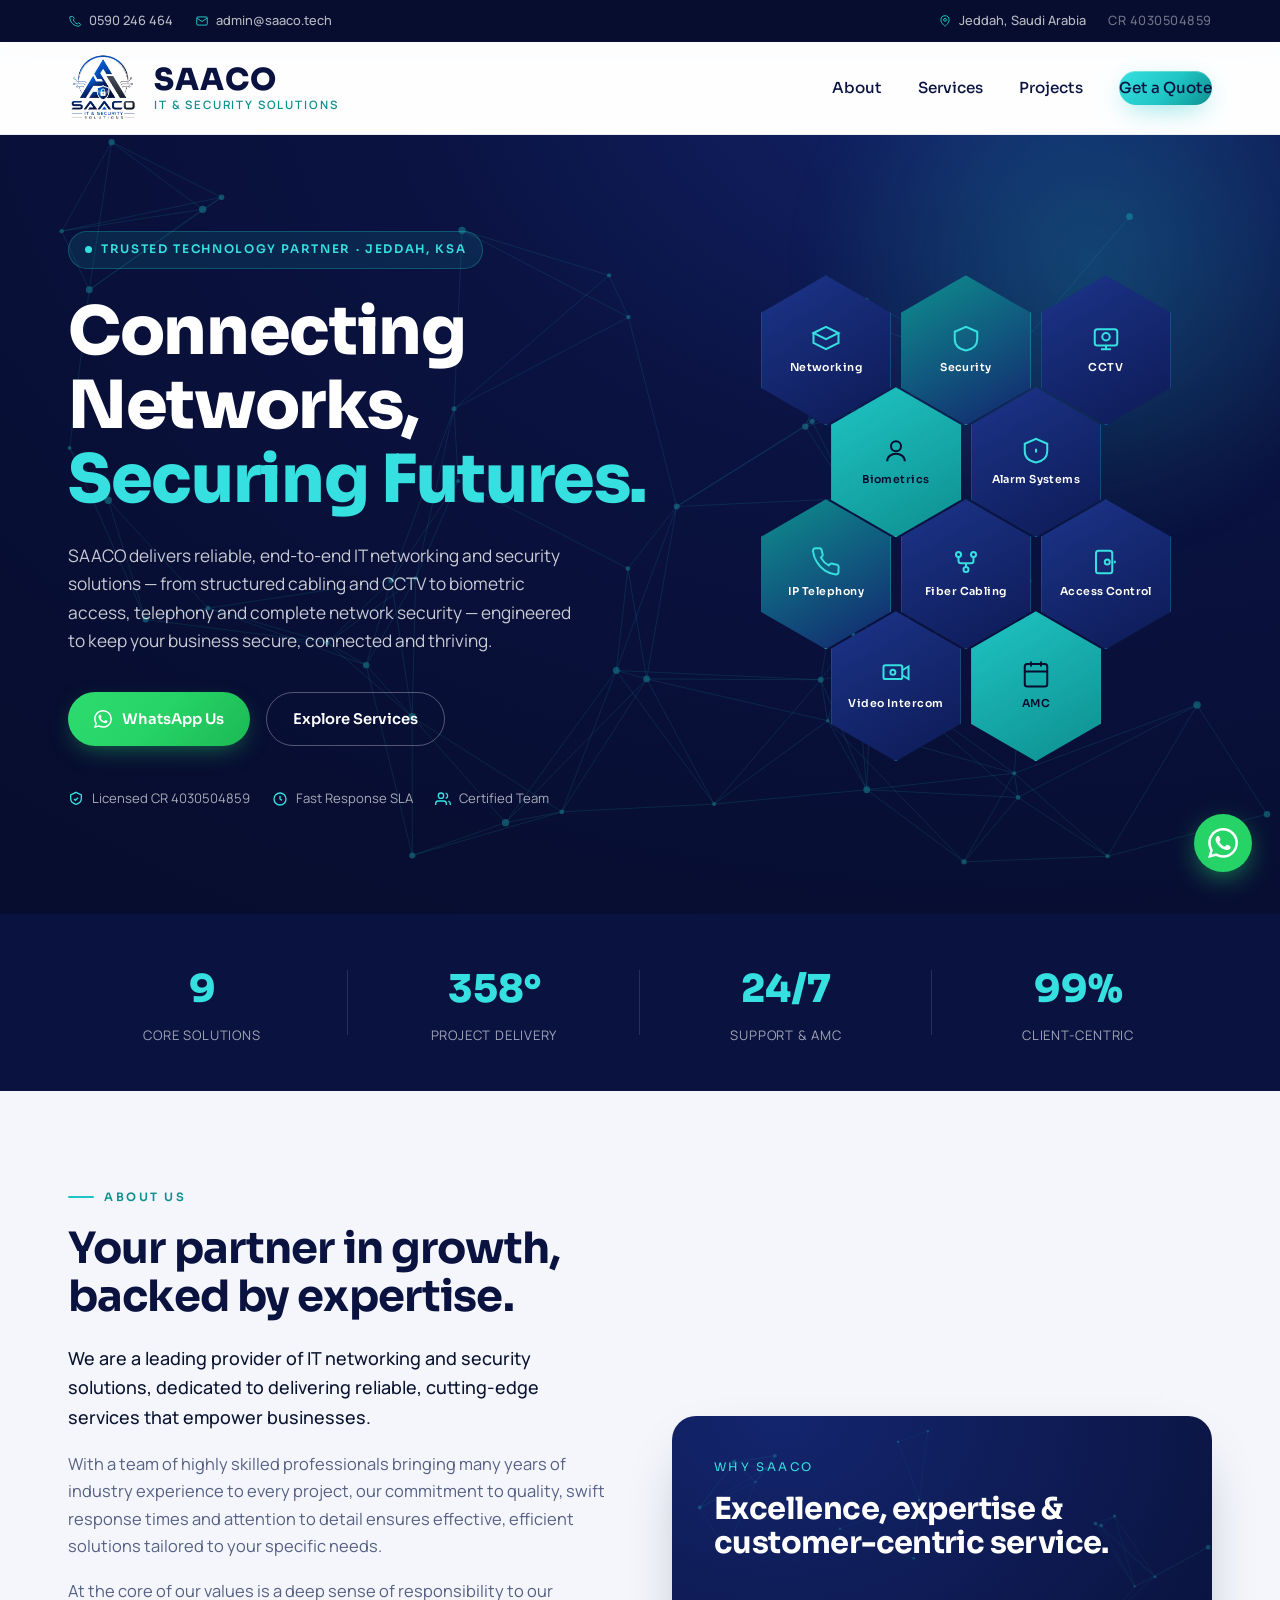
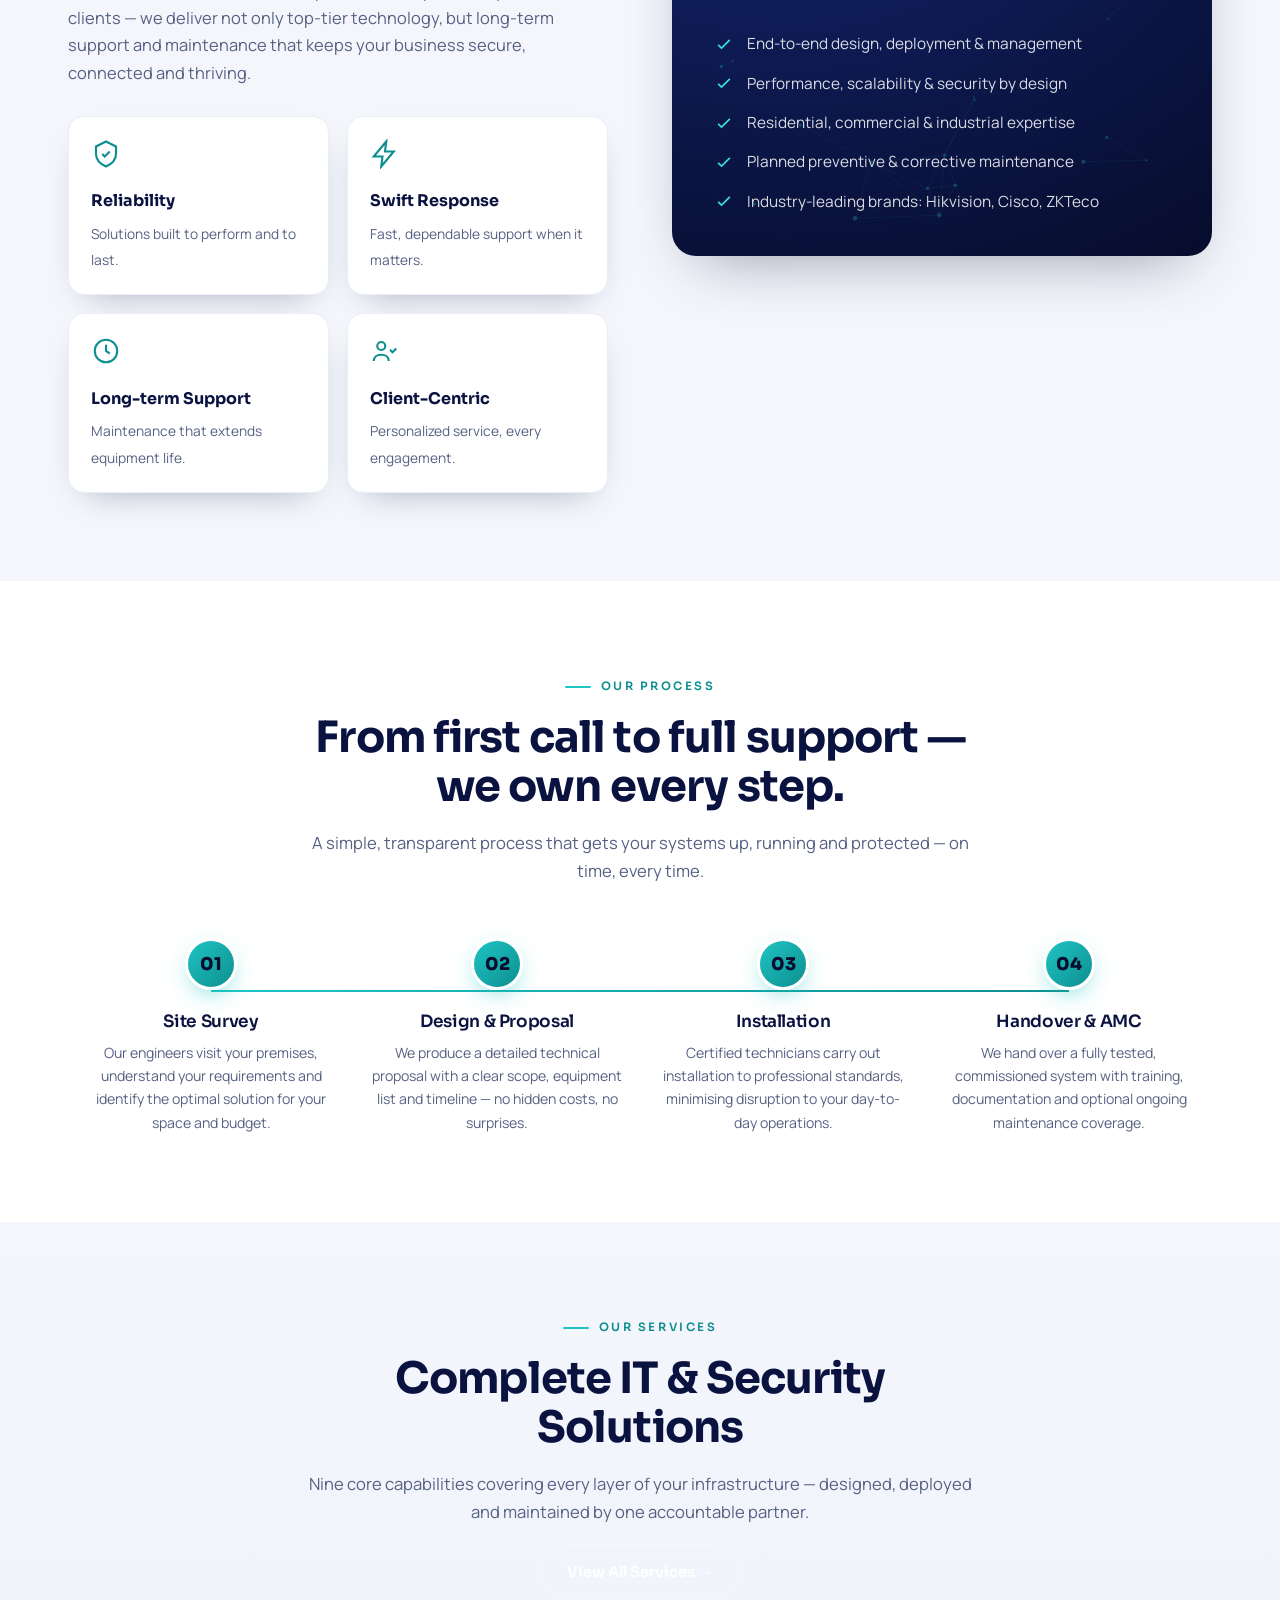
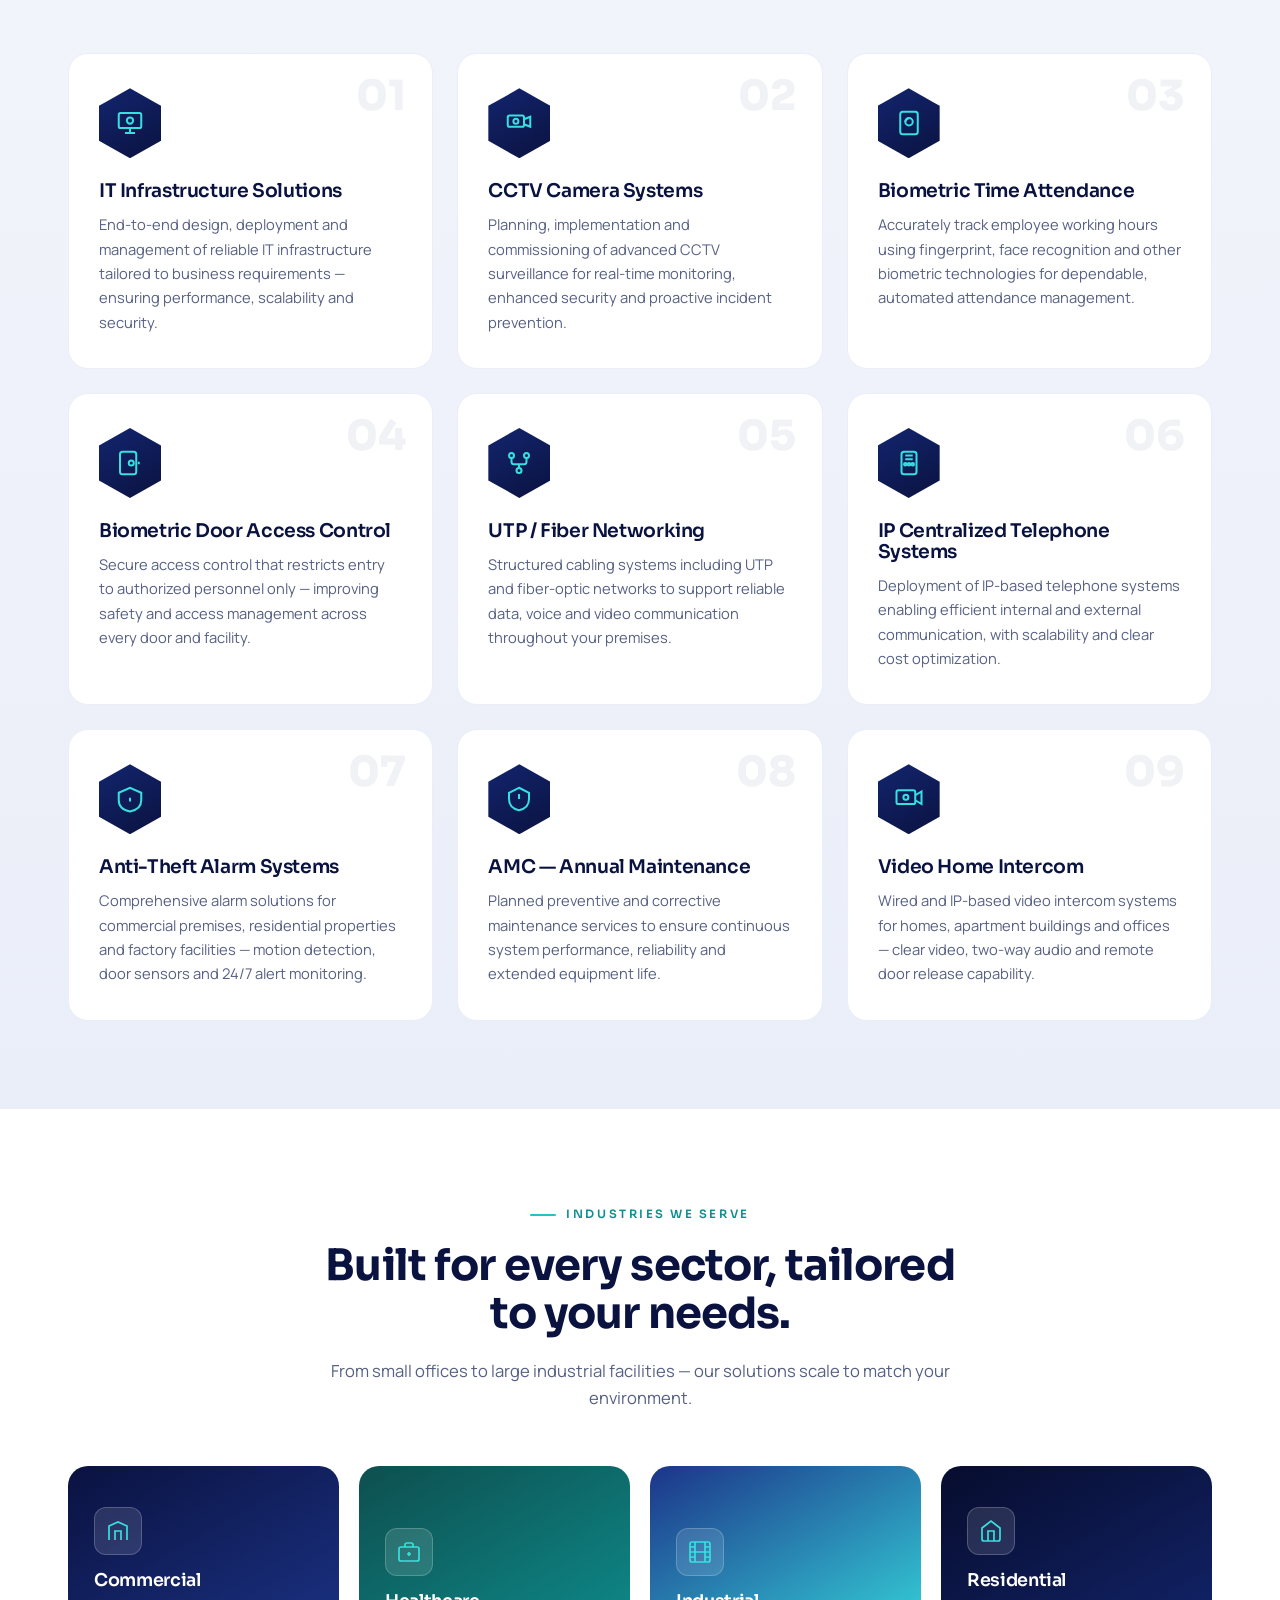
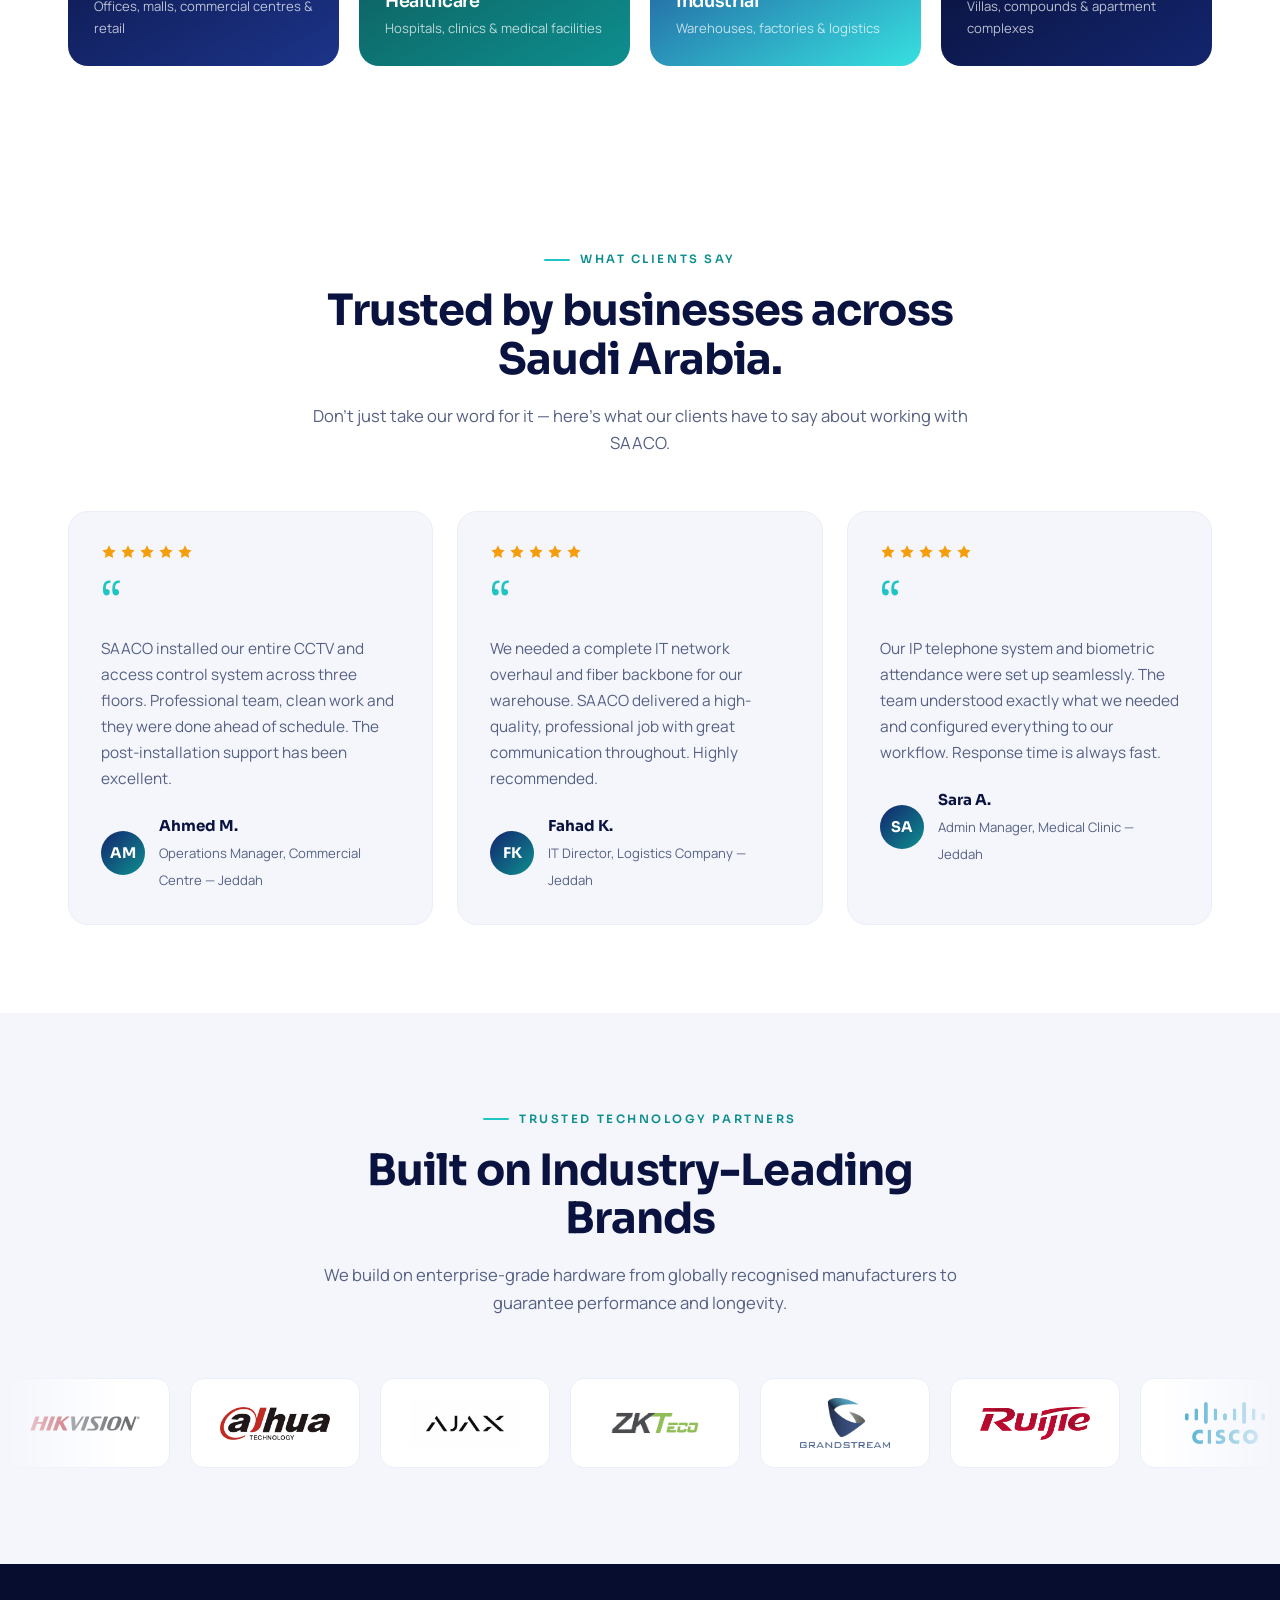
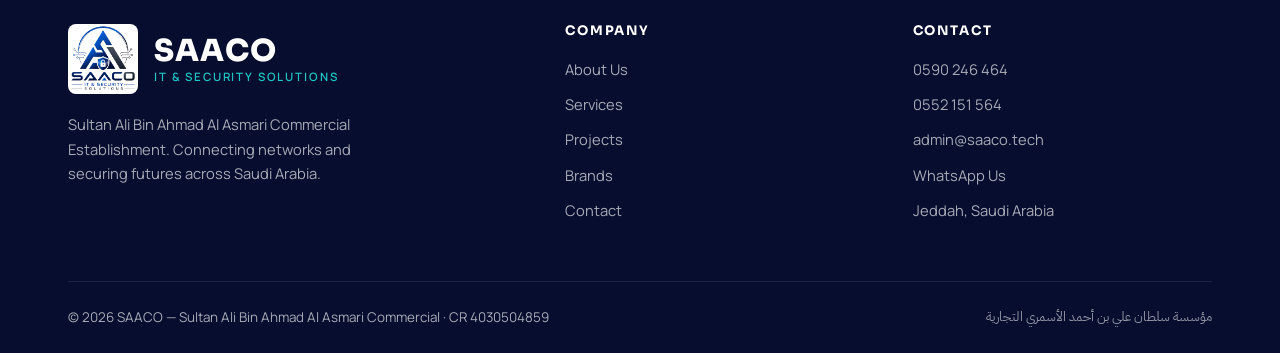
==== index.html @ 38c1afdc "website changes" ====
<!DOCTYPE html>
<html lang="en">
<head>
<meta charset="UTF-8" />
<meta name="viewport" content="width=device-width, initial-scale=1.0" />
<title>SAACO — IT &amp; Security Solutions | Connecting Networks, Securing Futures</title>
<meta name="description" content="SAACO (Sultan Ali Bin Ahmad Al Asmari Commercial) — leading provider of IT networking and security solutions in Jeddah, Saudi Arabia. CCTV, biometrics, networking, telephony and more." />
<link rel="preconnect" href="https://fonts.googleapis.com" />
<link rel="preconnect" href="https://fonts.gstatic.com" crossorigin />
<link href="https://fonts.googleapis.com/css2?family=Sora:wght@400;500;600;700;800&family=Manrope:wght@400;500;600;700&family=IBM+Plex+Sans+Arabic:wght@500;600;700&display=swap" rel="stylesheet" />
<link rel="icon" href="logo.png" type="image/png" />
<link rel="stylesheet" href="css/style.css" />
</head>
<body>

<!-- ============ WHATSAPP FAB ============ -->
<a class="wa-fab" href="https://wa.me/966590246464?text=Hello%2C%20I%20would%20like%20to%20inquire%20about%20SAACO%27s%20IT%20%26%20Security%20services." target="_blank" rel="noopener" aria-label="Chat on WhatsApp">
  <span class="wa-fab-tooltip">Chat on WhatsApp</span>
  <svg viewBox="0 0 24 24" xmlns="http://www.w3.org/2000/svg"><path d="M17.472 14.382c-.297-.149-1.758-.867-2.03-.967-.273-.099-.471-.148-.67.15-.197.297-.767.966-.94 1.164-.173.199-.347.223-.644.075-.297-.15-1.255-.463-2.39-1.475-.883-.788-1.48-1.761-1.653-2.059-.173-.297-.018-.458.13-.606.134-.133.298-.347.446-.52.149-.174.198-.298.298-.497.099-.198.05-.371-.025-.52-.075-.149-.669-1.612-.916-2.207-.242-.579-.487-.5-.669-.51-.173-.008-.371-.01-.57-.01-.198 0-.52.074-.792.372-.272.297-1.04 1.016-1.04 2.479 0 1.462 1.065 2.875 1.213 3.074.149.198 2.096 3.2 5.077 4.487.709.306 1.262.489 1.694.625.712.227 1.36.195 1.871.118.571-.085 1.758-.719 2.006-1.413.248-.694.248-1.289.173-1.413-.074-.124-.272-.198-.57-.347m-5.421 7.403h-.004a9.87 9.87 0 01-5.031-1.378l-.361-.214-3.741.982.998-3.648-.235-.374a9.86 9.86 0 01-1.51-5.26c.001-5.45 4.436-9.884 9.888-9.884 2.64 0 5.122 1.03 6.988 2.898a9.825 9.825 0 012.893 6.994c-.003 5.45-4.437 9.884-9.885 9.884m8.413-18.297A11.815 11.815 0 0012.05 0C5.495 0 .16 5.335.157 11.892c0 2.096.547 4.142 1.588 5.945L.057 24l6.305-1.654a11.882 11.882 0 005.683 1.448h.005c6.554 0 11.89-5.335 11.893-11.893a11.821 11.821 0 00-3.48-8.413z"/></svg>
</a>

<button class="scroll-top" id="scrollTop" aria-label="Back to top">
  <svg viewBox="0 0 24 24"><path d="M18 15l-6-6-6 6"/></svg>
</button>

<div id="topbar-root"></div>
<div id="nav-root"></div>

<!-- ============ HERO ============ -->
<section class="hero" id="top">
  <svg class="hero-net" id="heroNet" preserveAspectRatio="xMidYMid slice"></svg>
  <div class="hero-glow"></div>
  <div class="wrap">
    <div class="hero-copy">
      <div class="hero-badge reveal in"><i></i>Trusted Technology Partner · Jeddah, KSA</div>
      <h1 class="reveal in d1">Connecting Networks,<br><span class="teal">Securing Futures.</span></h1>
      <p class="lead reveal in d2">SAACO delivers reliable, end-to-end IT networking and security solutions — from structured cabling and CCTV to biometric access, telephony and complete network security — engineered to keep your business secure, connected and thriving.</p>
      <div class="hero-actions reveal in d3">
        <a href="https://wa.me/966590246464?text=Hello%2C%20I%20would%20like%20to%20get%20a%20quote%20for%20SAACO%27s%20services." target="_blank" rel="noopener" class="btn btn-wa">
          <svg width="18" height="18" viewBox="0 0 24 24" fill="currentColor"><path d="M17.472 14.382c-.297-.149-1.758-.867-2.03-.967-.273-.099-.471-.148-.67.15-.197.297-.767.966-.94 1.164-.173.199-.347.223-.644.075-.297-.15-1.255-.463-2.39-1.475-.883-.788-1.48-1.761-1.653-2.059-.173-.297-.018-.458.13-.606.134-.133.298-.347.446-.52.149-.174.198-.298.298-.497.099-.198.05-.371-.025-.52-.075-.149-.669-1.612-.916-2.207-.242-.579-.487-.5-.669-.51-.173-.008-.371-.01-.57-.01-.198 0-.52.074-.792.372-.272.297-1.04 1.016-1.04 2.479 0 1.462 1.065 2.875 1.213 3.074.149.198 2.096 3.2 5.077 4.487.709.306 1.262.489 1.694.625.712.227 1.36.195 1.871.118.571-.085 1.758-.719 2.006-1.413.248-.694.248-1.289.173-1.413-.074-.124-.272-.198-.57-.347m-5.421 7.403h-.004a9.87 9.87 0 01-5.031-1.378l-.361-.214-3.741.982.998-3.648-.235-.374a9.86 9.86 0 01-1.51-5.26c.001-5.45 4.436-9.884 9.888-9.884 2.64 0 5.122 1.03 6.988 2.898a9.825 9.825 0 012.893 6.994c-.003 5.45-4.437 9.884-9.885 9.884m8.413-18.297A11.815 11.815 0 0012.05 0C5.495 0 .16 5.335.157 11.892c0 2.096.547 4.142 1.588 5.945L.057 24l6.305-1.654a11.882 11.882 0 005.683 1.448h.005c6.554 0 11.89-5.335 11.893-11.893a11.821 11.821 0 00-3.48-8.413z"/></svg>
          WhatsApp Us
        </a>
        <a href="services.html" class="btn btn-ghost">Explore Services</a>
      </div>
      <div class="hero-trust reveal in d4">
        <div class="hero-trust-item"><svg viewBox="0 0 24 24"><path d="M9 12l2 2 4-4"/><path d="M12 2l8 4v5c0 5-3.5 8-8 9-4.5-1-8-4-8-9V6z"/></svg>Licensed CR 4030504859</div>
        <div class="hero-trust-item"><svg viewBox="0 0 24 24"><circle cx="12" cy="12" r="9"/><path d="M12 7v5l3 2"/></svg>Fast Response SLA</div>
        <div class="hero-trust-item"><svg viewBox="0 0 24 24"><path d="M17 21v-2a4 4 0 0 0-4-4H5a4 4 0 0 0-4 4v2"/><circle cx="9" cy="7" r="4"/><path d="M23 21v-2a4 4 0 0 0-3-3.87M16 3.13a4 4 0 0 1 0 7.75"/></svg>Certified Team</div>
      </div>
    </div>
    <div class="hex-cluster reveal in d2">
      <div class="hexes">
        <div class="hex h1"><svg viewBox="0 0 24 24"><path d="M2 8l10-5 10 5-10 5z"/><path d="M2 8v8l10 5 10-5V8"/></svg><span>Networking</span></div>
        <div class="hex h2"><svg viewBox="0 0 24 24"><path d="M3 7l9-4 9 4v6c0 5-4 8-9 9-5-1-9-4-9-9z"/></svg><span>Security</span></div>
        <div class="hex h3"><svg viewBox="0 0 24 24"><rect x="3" y="5" width="18" height="13" rx="2"/><path d="M8 21h8M12 18v3"/><circle cx="12" cy="11" r="3"/></svg><span>CCTV</span></div>
        <div class="hex h4"><svg viewBox="0 0 24 24"><circle cx="12" cy="9" r="4"/><path d="M5 21c0-4 3.5-6 7-6s7 2 7 6"/></svg><span>Biometrics</span></div>
        <div class="hex h5"><svg viewBox="0 0 24 24"><path d="M3 7l9-4 9 4v6c0 5-4 8-9 9-5-1-9-4-9-9z"/><path d="M12 11v3M12 17h.01"/></svg><span>Alarm Systems</span></div>
        <div class="hex h6"><svg viewBox="0 0 24 24"><path d="M22 16.92v3a2 2 0 0 1-2.18 2 19.79 19.79 0 0 1-8.63-3.07A19.5 19.5 0 0 1 4.69 12 19.79 19.79 0 0 1 1.61 3.41 2 2 0 0 1 3.58 1h3a2 2 0 0 1 2 1.72c.13.96.36 1.9.7 2.81a2 2 0 0 1-.45 2.11L7.91 8.5a16 16 0 0 0 6.29 6.29l.96-.96a2 2 0 0 1 2.11-.45c.91.34 1.85.57 2.81.7A2 2 0 0 1 22 16.92z"/></svg><span>IP Telephony</span></div>
        <div class="hex h7"><svg viewBox="0 0 24 24"><circle cx="6" cy="6" r="2"/><circle cx="18" cy="6" r="2"/><circle cx="12" cy="18" r="2"/><path d="M6 8v3a2 2 0 0 0 2 2h8a2 2 0 0 0 2-2V8M12 13v3"/></svg><span>Fiber Cabling</span></div>
        <div class="hex h8"><svg viewBox="0 0 24 24"><rect x="4" y="3" width="13" height="18" rx="2"/><circle cx="13" cy="12" r="2"/><path d="M19 11v2"/></svg><span>Access Control</span></div>
        <div class="hex h9"><svg viewBox="0 0 24 24"><rect x="2" y="5" width="15" height="11" rx="1.5"/><path d="M17 9l5-3v10l-5-3"/><circle cx="9.5" cy="10.5" r="2"/></svg><span>Video Intercom</span></div>
        <div class="hex h10"><svg viewBox="0 0 24 24"><rect x="3" y="4" width="18" height="18" rx="2"/><path d="M16 2v4M8 2v4M3 10h18"/><path d="M8 14h.01M12 14h.01M16 14h.01"/></svg><span>AMC</span></div>
      </div>
    </div>
  </div>
</section>

<!-- ============ STATS ============ -->
<section class="stats">
  <div class="wrap">
    <div class="stat reveal"><b data-target="9">0</b><span>Core Solutions</span></div>
    <div class="stat reveal d1"><b data-target="360" data-suffix="°">0</b><span>Project Delivery</span></div>
    <div class="stat reveal d2"><b>24/7</b><span>Support &amp; AMC</span></div>
    <div class="stat reveal d3"><b data-target="100" data-suffix="%">0</b><span>Client-Centric</span></div>
  </div>
</section>

<!-- ============ ABOUT ============ -->
<section class="sec-pad" id="about">
  <div class="wrap">
    <div class="about-grid">
      <div class="about-copy reveal">
        <div class="eyebrow">About Us</div>
        <h2 style="font-size:clamp(1.9rem,3.6vw,2.7rem);color:var(--navy-800);margin-bottom:22px;">Your partner in growth, backed by expertise.</h2>
        <p class="lead-p">We are a leading provider of IT networking and security solutions, dedicated to delivering reliable, cutting-edge services that empower businesses.</p>
        <p>With a team of highly skilled professionals bringing many years of industry experience to every project, our commitment to quality, swift response times and attention to detail ensures effective, efficient solutions tailored to your specific needs.</p>
        <p>At the core of our values is a deep sense of responsibility to our clients — we deliver not only top-tier technology, but long-term support and maintenance that keeps your business secure, connected and thriving.</p>
        <div class="pillars">
          <div class="pillar reveal d1">
            <svg viewBox="0 0 24 24"><path d="M12 2l8 4v6c0 5-3.5 8-8 10-4.5-2-8-5-8-10V6z"/><path d="M9 12l2 2 4-4"/></svg>
            <b>Reliability</b><span>Solutions built to perform and to last.</span>
          </div>
          <div class="pillar reveal d2">
            <svg viewBox="0 0 24 24"><path d="M13 2L3 14h7l-1 8 10-12h-7z"/></svg>
            <b>Swift Response</b><span>Fast, dependable support when it matters.</span>
          </div>
          <div class="pillar reveal d3">
            <svg viewBox="0 0 24 24"><circle cx="12" cy="12" r="9"/><path d="M12 7v5l3 2"/></svg>
            <b>Long-term Support</b><span>Maintenance that extends equipment life.</span>
          </div>
          <div class="pillar reveal d4">
            <svg viewBox="0 0 24 24"><circle cx="9" cy="8" r="3.2"/><path d="M3 20c0-3.3 2.7-5 6-5s6 1.7 6 5"/><path d="M16 11l2 2 3-3"/></svg>
            <b>Client-Centric</b><span>Personalized service, every engagement.</span>
          </div>
        </div>
      </div>
      <div class="about-visual reveal d2">
        <svg class="net2" preserveAspectRatio="xMidYMid slice"></svg>
        <div class="av-top">
          <div class="mono">Why SAACO</div>
          <h3>Excellence, expertise &amp; customer-centric service.</h3>
        </div>
        <div class="av-list">
          <div><svg viewBox="0 0 24 24" fill="none"><path d="M5 13l4 4L19 7"/></svg>End-to-end design, deployment &amp; management</div>
          <div><svg viewBox="0 0 24 24" fill="none"><path d="M5 13l4 4L19 7"/></svg>Performance, scalability &amp; security by design</div>
          <div><svg viewBox="0 0 24 24" fill="none"><path d="M5 13l4 4L19 7"/></svg>Residential, commercial &amp; industrial expertise</div>
          <div><svg viewBox="0 0 24 24" fill="none"><path d="M5 13l4 4L19 7"/></svg>Planned preventive &amp; corrective maintenance</div>
          <div><svg viewBox="0 0 24 24" fill="none"><path d="M5 13l4 4L19 7"/></svg>Industry-leading brands: Hikvision, Cisco, ZKTeco</div>
        </div>
      </div>
    </div>
  </div>
</section>

<!-- ============ HOW WE WORK ============ -->
<section class="sec-pad process">
  <div class="wrap">
    <div class="sec-head center reveal">
      <div class="eyebrow">Our Process</div>
      <h2>From first call to full support — we own every step.</h2>
      <p>A simple, transparent process that gets your systems up, running and protected — on time, every time.</p>
    </div>
    <div class="process-steps">
      <div class="step reveal">
        <div class="step-num">01</div>
        <h4>Site Survey</h4>
        <p>Our engineers visit your premises, understand your requirements and identify the optimal solution for your space and budget.</p>
      </div>
      <div class="step reveal d1">
        <div class="step-num">02</div>
        <h4>Design &amp; Proposal</h4>
        <p>We produce a detailed technical proposal with a clear scope, equipment list and timeline — no hidden costs, no surprises.</p>
      </div>
      <div class="step reveal d2">
        <div class="step-num">03</div>
        <h4>Installation</h4>
        <p>Certified technicians carry out installation to professional standards, minimising disruption to your day-to-day operations.</p>
      </div>
      <div class="step reveal d3">
        <div class="step-num">04</div>
        <h4>Handover &amp; AMC</h4>
        <p>We hand over a fully tested, commissioned system with training, documentation and optional ongoing maintenance coverage.</p>
      </div>
    </div>
  </div>
</section>

<!-- ============ SERVICES ============ -->
<section class="sec-pad services" id="services">
  <div class="wrap">
    <div class="sec-head center reveal">
      <div class="eyebrow">Our Services</div>
      <h2>Complete IT &amp; Security Solutions</h2>
      <p>Nine core capabilities covering every layer of your infrastructure — designed, deployed and maintained by one accountable partner.</p>
      <a href="services.html" class="btn btn-ghost" style="margin-top:20px;">View All Services &rarr;</a>
    </div>
    <div class="svc-grid">
      <div class="svc reveal">
        <span class="svc-num">01</span>
        <div class="svc-ic"><svg viewBox="0 0 24 24"><rect x="3" y="4" width="18" height="12" rx="1.5"/><path d="M8 20h8M12 16v4"/><circle cx="12" cy="10" r="2.5"/></svg></div>
        <h3>IT Infrastructure Solutions</h3>
        <p>End-to-end design, deployment and management of reliable IT infrastructure tailored to business requirements — ensuring performance, scalability and security.</p>
      </div>
      <div class="svc reveal d1">
        <span class="svc-num">02</span>
        <div class="svc-ic"><svg viewBox="0 0 24 24"><rect x="3" y="6" width="13" height="9" rx="1.5"/><path d="M16 9l5-2v8l-5-2"/><circle cx="9.5" cy="10.5" r="2"/></svg></div>
        <h3>CCTV Camera Systems</h3>
        <p>Planning, implementation and commissioning of advanced CCTV surveillance for real-time monitoring, enhanced security and proactive incident prevention.</p>
      </div>
      <div class="svc reveal d2">
        <span class="svc-num">03</span>
        <div class="svc-ic"><svg viewBox="0 0 24 24"><rect x="5" y="3" width="14" height="18" rx="2"/><circle cx="12" cy="11" r="3"/><path d="M9 11c.6-1.8 1.5-2.8 3-2.8"/></svg></div>
        <h3>Biometric Time Attendance</h3>
        <p>Accurately track employee working hours using fingerprint, face recognition and other biometric technologies for dependable, automated attendance management.</p>
      </div>
      <div class="svc reveal">
        <span class="svc-num">04</span>
        <div class="svc-ic"><svg viewBox="0 0 24 24"><rect x="4" y="3" width="13" height="18" rx="2"/><circle cx="13" cy="12" r="2"/><path d="M19 11v2"/></svg></div>
        <h3>Biometric Door Access Control</h3>
        <p>Secure access control that restricts entry to authorized personnel only — improving safety and access management across every door and facility.</p>
      </div>
      <div class="svc reveal d1">
        <span class="svc-num">05</span>
        <div class="svc-ic"><svg viewBox="0 0 24 24"><circle cx="6" cy="6" r="2"/><circle cx="18" cy="6" r="2"/><circle cx="12" cy="18" r="2"/><path d="M6 8v3a2 2 0 0 0 2 2h8a2 2 0 0 0 2-2V8M12 13v3"/></svg></div>
        <h3>UTP / Fiber Networking</h3>
        <p>Structured cabling systems including UTP and fiber-optic networks to support reliable data, voice and video communication throughout your premises.</p>
      </div>
      <div class="svc reveal d2">
        <span class="svc-num">06</span>
        <div class="svc-ic"><svg viewBox="0 0 24 24"><rect x="6" y="3" width="12" height="18" rx="2"/><path d="M9 6h6M9 9h6"/><circle cx="9" cy="13" r="1"/><circle cx="12" cy="13" r="1"/><circle cx="15" cy="13" r="1"/></svg></div>
        <h3>IP Centralized Telephone Systems</h3>
        <p>Deployment of IP-based telephone systems enabling efficient internal and external communication, with scalability and clear cost optimization.</p>
      </div>
      <div class="svc reveal">
        <span class="svc-num">07</span>
        <div class="svc-ic"><svg viewBox="0 0 24 24"><path d="M3 7l9-4 9 4v6c0 5-4 8-9 9-5-1-9-4-9-9z"/><path d="M12 11v3M12 16.5h.01"/></svg></div>
        <h3>Anti-Theft Alarm Systems</h3>
        <p>Comprehensive alarm solutions for commercial premises, residential properties and factory facilities — motion detection, door sensors and 24/7 alert monitoring.</p>
      </div>
      <div class="svc reveal d1">
        <span class="svc-num">08</span>
        <div class="svc-ic"><svg viewBox="0 0 24 24"><path d="M12 3l8 4v5c0 5-3.5 8-8 9-4.5-1-8-4-8-9V7z"/><path d="M12 8v4M12 15h.01"/></svg></div>
        <h3>AMC — Annual Maintenance</h3>
        <p>Planned preventive and corrective maintenance services to ensure continuous system performance, reliability and extended equipment life.</p>
      </div>
      <div class="svc reveal d2">
        <span class="svc-num">09</span>
        <div class="svc-ic"><svg viewBox="0 0 24 24"><rect x="2" y="5" width="15" height="11" rx="1.5"/><path d="M17 9l5-3v10l-5-3"/><circle cx="9.5" cy="10.5" r="2"/></svg></div>
        <h3>Video Home Intercom</h3>
        <p>Wired and IP-based video intercom systems for homes, apartment buildings and offices — clear video, two-way audio and remote door release capability.</p>
      </div>
    </div>
  </div>
</section>

<!-- ============ INDUSTRIES ============ -->
<section class="sec-pad industries">
  <div class="wrap">
    <div class="sec-head center reveal">
      <div class="eyebrow">Industries We Serve</div>
      <h2>Built for every sector, tailored to your needs.</h2>
      <p>From small offices to large industrial facilities — our solutions scale to match your environment.</p>
    </div>
    <div class="ind-grid">
      <div class="ind reveal">
        <div class="ind-bg"></div>
        <div class="ind-content">
          <div class="ind-ic"><svg viewBox="0 0 24 24"><path d="M3 21V7l9-4 9 4v14"/><path d="M9 21V12h6v9"/></svg></div>
          <h4>Commercial</h4>
          <p>Offices, malls, commercial centres &amp; retail</p>
        </div>
      </div>
      <div class="ind reveal d1">
        <div class="ind-bg"></div>
        <div class="ind-content">
          <div class="ind-ic"><svg viewBox="0 0 24 24"><rect x="2" y="7" width="20" height="14" rx="2"/><path d="M16 7V5a2 2 0 0 0-2-2h-4a2 2 0 0 0-2 2v2"/><line x1="12" y1="12" x2="12" y2="16"/><line x1="10" y1="14" x2="14" y2="14"/></svg></div>
          <h4>Healthcare</h4>
          <p>Hospitals, clinics &amp; medical facilities</p>
        </div>
      </div>
      <div class="ind reveal d2">
        <div class="ind-bg"></div>
        <div class="ind-content">
          <div class="ind-ic"><svg viewBox="0 0 24 24"><rect x="2" y="2" width="20" height="20" rx="2"/><path d="M7 2v20M17 2v20M2 12h20M2 7h5M2 17h5M17 17h5M17 7h5"/></svg></div>
          <h4>Industrial</h4>
          <p>Warehouses, factories &amp; logistics</p>
        </div>
      </div>
      <div class="ind reveal d3">
        <div class="ind-bg"></div>
        <div class="ind-content">
          <div class="ind-ic"><svg viewBox="0 0 24 24"><path d="M3 9l9-7 9 7v11a2 2 0 0 1-2 2H5a2 2 0 0 1-2-2z"/><polyline points="9 22 9 12 15 12 15 22"/></svg></div>
          <h4>Residential</h4>
          <p>Villas, compounds &amp; apartment complexes</p>
        </div>
      </div>
    </div>
  </div>
</section>

<!-- ============ TESTIMONIALS ============ -->
<section class="sec-pad testimonials">
  <div class="wrap">
    <div class="sec-head center reveal">
      <div class="eyebrow">What Clients Say</div>
      <h2>Trusted by businesses across Saudi Arabia.</h2>
      <p>Don't just take our word for it — here's what our clients have to say about working with SAACO.</p>
    </div>
    <div class="testi-grid">
      <div class="tcard reveal">
        <div class="tcard-stars">
          <svg viewBox="0 0 24 24"><path d="M12 2l3.09 6.26L22 9.27l-5 4.87 1.18 6.88L12 17.77l-6.18 3.25L7 14.14 2 9.27l6.91-1.01L12 2z"/></svg>
          <svg viewBox="0 0 24 24"><path d="M12 2l3.09 6.26L22 9.27l-5 4.87 1.18 6.88L12 17.77l-6.18 3.25L7 14.14 2 9.27l6.91-1.01L12 2z"/></svg>
          <svg viewBox="0 0 24 24"><path d="M12 2l3.09 6.26L22 9.27l-5 4.87 1.18 6.88L12 17.77l-6.18 3.25L7 14.14 2 9.27l6.91-1.01L12 2z"/></svg>
          <svg viewBox="0 0 24 24"><path d="M12 2l3.09 6.26L22 9.27l-5 4.87 1.18 6.88L12 17.77l-6.18 3.25L7 14.14 2 9.27l6.91-1.01L12 2z"/></svg>
          <svg viewBox="0 0 24 24"><path d="M12 2l3.09 6.26L22 9.27l-5 4.87 1.18 6.88L12 17.77l-6.18 3.25L7 14.14 2 9.27l6.91-1.01L12 2z"/></svg>
        </div>
        <div class="tcard-quote">&ldquo;</div>
        <p>SAACO installed our entire CCTV and access control system across three floors. Professional team, clean work and they were done ahead of schedule. The post-installation support has been excellent.</p>
        <div class="tcard-author">
          <div class="tcard-av">AM</div>
          <div class="tcard-info"><b>Ahmed M.</b><span>Operations Manager, Commercial Centre — Jeddah</span></div>
        </div>
      </div>
      <div class="tcard reveal d1">
        <div class="tcard-stars">
          <svg viewBox="0 0 24 24"><path d="M12 2l3.09 6.26L22 9.27l-5 4.87 1.18 6.88L12 17.77l-6.18 3.25L7 14.14 2 9.27l6.91-1.01L12 2z"/></svg>
          <svg viewBox="0 0 24 24"><path d="M12 2l3.09 6.26L22 9.27l-5 4.87 1.18 6.88L12 17.77l-6.18 3.25L7 14.14 2 9.27l6.91-1.01L12 2z"/></svg>
          <svg viewBox="0 0 24 24"><path d="M12 2l3.09 6.26L22 9.27l-5 4.87 1.18 6.88L12 17.77l-6.18 3.25L7 14.14 2 9.27l6.91-1.01L12 2z"/></svg>
          <svg viewBox="0 0 24 24"><path d="M12 2l3.09 6.26L22 9.27l-5 4.87 1.18 6.88L12 17.77l-6.18 3.25L7 14.14 2 9.27l6.91-1.01L12 2z"/></svg>
          <svg viewBox="0 0 24 24"><path d="M12 2l3.09 6.26L22 9.27l-5 4.87 1.18 6.88L12 17.77l-6.18 3.25L7 14.14 2 9.27l6.91-1.01L12 2z"/></svg>
        </div>
        <div class="tcard-quote">&ldquo;</div>
        <p>We needed a complete IT network overhaul and fiber backbone for our warehouse. SAACO delivered a high-quality, professional job with great communication throughout. Highly recommended.</p>
        <div class="tcard-author">
          <div class="tcard-av">FK</div>
          <div class="tcard-info"><b>Fahad K.</b><span>IT Director, Logistics Company — Jeddah</span></div>
        </div>
      </div>
      <div class="tcard reveal d2">
        <div class="tcard-stars">
          <svg viewBox="0 0 24 24"><path d="M12 2l3.09 6.26L22 9.27l-5 4.87 1.18 6.88L12 17.77l-6.18 3.25L7 14.14 2 9.27l6.91-1.01L12 2z"/></svg>
          <svg viewBox="0 0 24 24"><path d="M12 2l3.09 6.26L22 9.27l-5 4.87 1.18 6.88L12 17.77l-6.18 3.25L7 14.14 2 9.27l6.91-1.01L12 2z"/></svg>
          <svg viewBox="0 0 24 24"><path d="M12 2l3.09 6.26L22 9.27l-5 4.87 1.18 6.88L12 17.77l-6.18 3.25L7 14.14 2 9.27l6.91-1.01L12 2z"/></svg>
          <svg viewBox="0 0 24 24"><path d="M12 2l3.09 6.26L22 9.27l-5 4.87 1.18 6.88L12 17.77l-6.18 3.25L7 14.14 2 9.27l6.91-1.01L12 2z"/></svg>
          <svg viewBox="0 0 24 24"><path d="M12 2l3.09 6.26L22 9.27l-5 4.87 1.18 6.88L12 17.77l-6.18 3.25L7 14.14 2 9.27l6.91-1.01L12 2z"/></svg>
        </div>
        <div class="tcard-quote">&ldquo;</div>
        <p>Our IP telephone system and biometric attendance were set up seamlessly. The team understood exactly what we needed and configured everything to our workflow. Response time is always fast.</p>
        <div class="tcard-author">
          <div class="tcard-av">SA</div>
          <div class="tcard-info"><b>Sara A.</b><span>Admin Manager, Medical Clinic — Jeddah</span></div>
        </div>
      </div>
    </div>
  </div>
</section>

<!-- ============ BRANDS TICKER ============ -->
<section class="sec-pad brands-ticker-sec">
  <div class="wrap">
    <div class="sec-head center reveal">
      <div class="eyebrow">Trusted Technology Partners</div>
      <h2>Built on Industry-Leading Brands</h2>
      <p>We build on enterprise-grade hardware from globally recognised manufacturers to guarantee performance and longevity.</p>
    </div>
  </div>
  <div class="ticker-outer">
    <div class="ticker-track">
      <div class="ticker-item"><img src="img/brands/Hikvision_logo.svg" alt="Hikvision" /></div>
      <div class="ticker-item"><img src="img/brands/dahua_logo.png" alt="Dahua" /></div>
      <div class="ticker-item"><img src="img/brands/ajax_logo.png" alt="AJAX" /></div>
      <div class="ticker-item"><img src="img/brands/zkteco_logo.png" alt="ZKTeco" /></div>
      <div class="ticker-item"><img src="img/brands/grandstream-seeklogo.png" alt="Grandstream" /></div>
      <div class="ticker-item"><img src="img/brands/ruijie_logo.png" alt="Ruijie" /></div>
      <div class="ticker-item"><img src="img/brands/cisco_logo.png" alt="Cisco" /></div>
      <div class="ticker-item"><img src="img/brands/belden_logo.png" alt="Belden" /></div>
      <div class="ticker-item"><img src="img/brands/D-Link_wordmark.svg" alt="D-Link" /></div>
      <div class="ticker-item"><img src="img/brands/Suprema_main_logo.png" alt="Suprema" /></div>
      <div class="ticker-item"><img src="img/brands/Hikvision_logo.svg" alt="Hikvision" /></div>
      <div class="ticker-item"><img src="img/brands/dahua_logo.png" alt="Dahua" /></div>
      <div class="ticker-item"><img src="img/brands/ajax_logo.png" alt="AJAX" /></div>
      <div class="ticker-item"><img src="img/brands/zkteco_logo.png" alt="ZKTeco" /></div>
      <div class="ticker-item"><img src="img/brands/grandstream-seeklogo.png" alt="Grandstream" /></div>
      <div class="ticker-item"><img src="img/brands/ruijie_logo.png" alt="Ruijie" /></div>
      <div class="ticker-item"><img src="img/brands/cisco_logo.png" alt="Cisco" /></div>
      <div class="ticker-item"><img src="img/brands/belden_logo.png" alt="Belden" /></div>
      <div class="ticker-item"><img src="img/brands/D-Link_wordmark.svg" alt="D-Link" /></div>
      <div class="ticker-item"><img src="img/brands/Suprema_main_logo.png" alt="Suprema" /></div>
    </div>
  </div>
</section>

<div id="footer-root"></div>
<script src="js/shared.js"></script>
<script src="js/main.js"></script>
</body>
</html>
---- css/style.css ----
:root{
  --navy-900:#070d2e;
  --navy-800:#0a1240;
  --navy-700:#0d1a55;
  --navy-600:#13256e;
  --navy-500:#1c3489;
  --teal:#1fc4c4;
  --teal-bright:#37e0e0;
  --teal-deep:#0e8f8f;
  --ink:#0b1430;
  --slate:#566083;
  --mist:#f4f6fc;
  --mist-2:#eaeef8;
  --white:#ffffff;
  --green:#22c55e;
  --line:rgba(31,196,196,.18);
  --shadow:0 24px 60px -28px rgba(7,13,46,.45);
  --shadow-sm:0 14px 34px -20px rgba(7,13,46,.4);
  --maxw:1200px;
  --ease:cubic-bezier(.22,.61,.36,1);
}

*{box-sizing:border-box;margin:0;padding:0;}
html{scroll-behavior:smooth;}
body{
  font-family:'Manrope',sans-serif;
  color:var(--ink);
  background:var(--mist);
  line-height:1.65;
  -webkit-font-smoothing:antialiased;
  overflow-x:hidden;
}
h1,h2,h3,h4{font-family:'Sora',sans-serif;line-height:1.12;letter-spacing:-.02em;}
.ar{font-family:'IBM Plex Sans Arabic',sans-serif;direction:rtl;}
a{text-decoration:none;color:inherit;}
img{max-width:100%;display:block;}
section{position:relative;}

.wrap{max-width:var(--maxw);margin:0 auto;padding:0 28px;}

.eyebrow{
  display:inline-flex;align-items:center;gap:10px;
  font-family:'Sora',sans-serif;font-size:.72rem;font-weight:600;
  letter-spacing:.22em;text-transform:uppercase;color:var(--teal-deep);
  margin-bottom:18px;
}
.eyebrow::before{content:"";width:26px;height:2px;background:var(--teal);border-radius:2px;}

.btn{
  display:inline-flex;align-items:center;gap:10px;
  font-family:'Sora',sans-serif;font-weight:600;font-size:.92rem;
  padding:14px 26px;border-radius:999px;cursor:pointer;border:none;
  transition:transform .35s var(--ease),box-shadow .35s var(--ease),background .35s var(--ease);
}
.btn-primary{
  background:linear-gradient(130deg,var(--teal-bright) 0%,var(--teal) 55%,var(--teal-deep) 100%);
  color:var(--navy-900);font-weight:700;
  box-shadow:0 8px 28px -8px rgba(31,196,196,.65),inset 0 1px 0 rgba(255,255,255,.28);
  position:relative;overflow:hidden;
}
.btn-primary::after{
  content:"";position:absolute;inset:0;border-radius:inherit;
  background:linear-gradient(135deg,rgba(255,255,255,.18) 0%,transparent 60%);
  pointer-events:none;
}
.btn-primary:hover{transform:translateY(-3px);box-shadow:0 18px 40px -10px rgba(31,196,196,.8);filter:brightness(1.08);}
.btn-ghost{background:transparent;color:var(--white);border:1.5px solid rgba(255,255,255,.3);}
.btn-ghost:hover{border-color:var(--teal);color:var(--teal-bright);transform:translateY(-3px);background:rgba(31,196,196,.06);}
.btn-wa{background:linear-gradient(130deg,#2edb6f,#25d366,#1db954);color:#fff;box-shadow:0 8px 24px -8px rgba(37,211,102,.55);}
.btn-wa:hover{transform:translateY(-3px);box-shadow:0 18px 36px -8px rgba(37,211,102,.72);filter:brightness(1.07);}

/* ============ TOP BAR ============ */
.topbar{
  background:var(--navy-900);color:rgba(255,255,255,.72);
  font-size:.8rem;font-weight:500;
}
.topbar .wrap{display:flex;justify-content:space-between;align-items:center;gap:18px;height:42px;flex-wrap:wrap;}
.topbar a{transition:color .25s;}
.topbar a:hover{color:var(--teal-bright);}
.topbar .tb-group{display:flex;align-items:center;gap:22px;}
.topbar .tb-item{display:inline-flex;align-items:center;gap:7px;}
.topbar svg{width:14px;height:14px;stroke:var(--teal);fill:none;stroke-width:1.7;}
.cr{color:rgba(255,255,255,.42);letter-spacing:.04em;}

/* ============ NAV ============ */
header{position:sticky;top:0;z-index:60;background:rgba(255,255,255,.86);backdrop-filter:blur(14px);border-bottom:1px solid rgba(13,26,85,.07);transition:box-shadow .3s,padding .3s;}
header.scrolled{box-shadow:0 12px 34px -22px rgba(7,13,46,.4);}
nav{display:flex;align-items:center;justify-content:space-between;height:92px;}
.brand{display:flex;align-items:center;gap:16px;}
.logo-mark{width:70px;height:70px;flex:none;border-radius:10px;object-fit:contain;}
.brand-text{display:flex;flex-direction:column;line-height:1;}
.brand-text b{font-family:'Sora',sans-serif;font-weight:800;font-size:1.9rem;letter-spacing:.04em;color:var(--navy-800);}
.brand-text span{font-size:.72rem;letter-spacing:.16em;text-transform:uppercase;color:var(--teal-deep);font-weight:600;margin-top:4px;}
.nav-links{display:flex;align-items:center;gap:36px;}
.nav-links a{font-family:'Sora',sans-serif;font-size:.95rem;font-weight:500;color:var(--navy-800);position:relative;padding:4px 0;}
.nav-links a::after{content:"";position:absolute;left:0;bottom:-3px;width:0;height:2px;background:var(--teal);border-radius:2px;transition:width .3s var(--ease);}
.nav-links a:hover::after{width:100%;}
.nav-links a.active::after{width:100%;}
.nav-cta{display:inline-flex;padding:13px 36px;font-size:.92rem;white-space:nowrap;}
.menu-toggle{display:none;background:none;border:none;cursor:pointer;flex-direction:column;gap:5px;padding:6px;}
.menu-toggle span{width:26px;height:2.4px;background:var(--navy-800);border-radius:2px;transition:.3s;}

/* ============ PAGE BANNER ============ */
.page-banner{background:radial-gradient(120% 130% at 80% -10%,var(--navy-600) 0%,var(--navy-800) 42%,var(--navy-900) 100%);color:#fff;padding:68px 0 56px;position:relative;overflow:hidden;}
.page-banner .page-net{position:absolute;inset:0;opacity:.4;}
.page-banner .wrap{position:relative;z-index:2;}
.page-banner .eyebrow{color:var(--teal-bright);}
.page-banner h1{font-size:clamp(2rem,4vw,3rem);font-weight:800;margin-top:12px;}
.page-banner p{color:rgba(255,255,255,.72);font-size:1.05rem;max-width:560px;margin-top:16px;}

/* ============ HERO ============ */
.hero{position:relative;background:radial-gradient(120% 130% at 80% -10%,var(--navy-600) 0%,var(--navy-800) 42%,var(--navy-900) 100%);color:var(--white);overflow:hidden;}
.hero-net{position:absolute;inset:0;opacity:.5;}
.hero-glow{position:absolute;width:620px;height:620px;border-radius:50%;background:radial-gradient(circle,rgba(31,196,196,.25),transparent 65%);top:-180px;right:-120px;filter:blur(20px);pointer-events:none;}
.hero .wrap{position:relative;z-index:2;display:grid;grid-template-columns:1.1fr .9fr;gap:50px;align-items:center;padding-top:96px;padding-bottom:104px;}
.hero-badge{display:inline-flex;align-items:center;gap:9px;background:rgba(31,196,196,.12);border:1px solid rgba(31,196,196,.3);color:var(--teal-bright);font-family:'Sora',sans-serif;font-size:.74rem;font-weight:600;letter-spacing:.14em;text-transform:uppercase;padding:8px 16px;border-radius:999px;margin-bottom:26px;}
.hero-badge i{width:7px;height:7px;border-radius:50%;background:var(--teal-bright);box-shadow:0 0 0 0 rgba(55,224,224,.7);animation:pulse 2.4s infinite;}
@keyframes pulse{0%{box-shadow:0 0 0 0 rgba(55,224,224,.6);}70%{box-shadow:0 0 0 9px rgba(55,224,224,0);}100%{box-shadow:0 0 0 0 rgba(55,224,224,0);}}
.hero h1{font-size:clamp(2.6rem,5.4vw,4.15rem);font-weight:800;}
.hero h1 .teal{color:var(--teal-bright);}
.hero .lead{font-size:1.08rem;color:rgba(255,255,255,.78);max-width:520px;margin:24px 0 36px;}
.hero-actions{display:flex;gap:16px;flex-wrap:wrap;}
.hero-trust{margin-top:42px;display:flex;align-items:center;gap:22px;flex-wrap:wrap;}
.hero-trust-item{display:flex;align-items:center;gap:8px;font-size:.82rem;color:rgba(255,255,255,.65);}
.hero-trust-item svg{width:16px;height:16px;stroke:var(--teal-bright);fill:none;stroke-width:2;flex:none;}

/* Hex cluster visual */
.hex-cluster{position:relative;height:560px;display:flex;align-items:center;justify-content:center;}
.hexes{position:relative;width:410px;height:490px;}
.hex{position:absolute;width:130px;height:150px;clip-path:polygon(50% 0,100% 25%,100% 75%,50% 100%,0 75%,0 25%);display:flex;flex-direction:column;align-items:center;justify-content:center;gap:6px;text-align:center;color:#fff;background:linear-gradient(150deg,var(--navy-500),var(--navy-700));border:1px solid rgba(31,196,196,.25);box-shadow:0 30px 60px -30px rgba(0,0,0,.7);}
.hex svg{width:30px;height:30px;stroke:var(--teal-bright);fill:none;stroke-width:1.6;}
.hex span{font-family:'Sora',sans-serif;font-size:.68rem;font-weight:600;letter-spacing:.04em;padding:0 8px;}
.hex.h1{top:0;left:0;animation:float 6s ease-in-out infinite;}
.hex.h2{top:0;left:140px;background:linear-gradient(150deg,var(--teal-deep),var(--navy-600));animation:float 6s ease-in-out infinite .5s;}
.hex.h3{top:0;left:280px;animation:float 6s ease-in-out infinite 1s;}
.hex.h4{top:112px;left:70px;background:linear-gradient(150deg,var(--teal),var(--teal-deep));color:var(--navy-900);animation:float 6s ease-in-out infinite 1.5s;}
.hex.h4 svg{stroke:var(--navy-900);}
.hex.h5{top:112px;left:210px;animation:float 6s ease-in-out infinite 2s;}
.hex.h6{top:224px;left:0;background:linear-gradient(150deg,var(--teal-deep),var(--navy-600));animation:float 6s ease-in-out infinite 2.5s;}
.hex.h7{top:224px;left:140px;animation:float 6s ease-in-out infinite 3s;}
.hex.h8{top:224px;left:280px;animation:float 6s ease-in-out infinite 3.5s;}
.hex.h9{top:336px;left:70px;animation:float 6s ease-in-out infinite 4s;}
.hex.h10{top:336px;left:210px;background:linear-gradient(150deg,var(--teal),var(--teal-deep));color:var(--navy-900);animation:float 6s ease-in-out infinite 4.5s;}
.hex.h10 svg{stroke:var(--navy-900);}
@keyframes float{0%,100%{transform:translateY(0);}50%{transform:translateY(-12px);}}

/* ============ STATS STRIP ============ */
.stats{background:var(--navy-800);color:#fff;}
.stats .wrap{display:grid;grid-template-columns:repeat(4,1fr);gap:24px;padding:44px 28px;}
.stat{text-align:center;position:relative;}
.stat:not(:last-child)::after{content:"";position:absolute;right:-12px;top:14%;height:72%;width:1px;background:rgba(255,255,255,.12);}
.stat b{display:block;font-family:'Sora',sans-serif;font-size:2.4rem;font-weight:800;color:var(--teal-bright);}
.stat span{font-size:.82rem;letter-spacing:.06em;text-transform:uppercase;color:rgba(255,255,255,.62);}

/* ============ GENERIC SECTION HEAD ============ */
.sec-pad{padding:88px 0;}
.sec-head{max-width:680px;margin-bottom:54px;}
.sec-head h2{font-size:clamp(1.9rem,3.6vw,2.7rem);font-weight:700;color:var(--navy-800);}
.sec-head p{margin-top:18px;color:var(--slate);font-size:1.04rem;}
.sec-head.center{margin-left:auto;margin-right:auto;text-align:center;}
.sec-head.center .eyebrow{justify-content:center;}

/* ============ ABOUT ============ */
.about-grid{display:grid;grid-template-columns:1fr 1fr;gap:64px;align-items:center;}
.about-copy p{color:var(--slate);margin-bottom:18px;font-size:1.03rem;}
.about-copy .lead-p{color:var(--ink);font-size:1.12rem;font-weight:500;}
.pillars{display:grid;grid-template-columns:1fr 1fr;gap:18px;margin-top:30px;}
.pillar{background:var(--white);border:1px solid var(--mist-2);border-radius:16px;padding:22px;box-shadow:var(--shadow-sm);transition:transform .35s var(--ease),box-shadow .35s var(--ease);}
.pillar:hover{transform:translateY(-5px);box-shadow:var(--shadow);}
.pillar svg{width:30px;height:30px;stroke:var(--teal-deep);fill:none;stroke-width:1.7;margin-bottom:12px;}
.pillar b{display:block;font-family:'Sora',sans-serif;font-size:1rem;color:var(--navy-800);margin-bottom:5px;}
.pillar span{font-size:.86rem;color:var(--slate);}

.about-visual{position:relative;border-radius:24px;overflow:hidden;background:radial-gradient(130% 120% at 20% 0%,var(--navy-600),var(--navy-900));min-height:440px;color:#fff;padding:42px;display:flex;flex-direction:column;justify-content:space-between;box-shadow:var(--shadow);}
.about-visual .net2{position:absolute;inset:0;opacity:.4;}
.av-top{position:relative;z-index:2;}
.av-top .mono{font-family:'Sora',sans-serif;font-size:.74rem;letter-spacing:.2em;text-transform:uppercase;color:var(--teal-bright);}
.av-top h3{font-size:1.9rem;font-weight:700;margin-top:14px;}
.av-list{position:relative;z-index:2;display:flex;flex-direction:column;gap:14px;}
.av-list div{display:flex;align-items:center;gap:13px;font-size:.96rem;color:rgba(255,255,255,.85);}
.av-list svg{width:20px;height:20px;stroke:var(--teal-bright);fill:none;stroke-width:2;flex:none;}

/* ============ HOW WE WORK ============ */
.process{background:var(--white);}
.process-steps{display:grid;grid-template-columns:repeat(4,1fr);gap:0;position:relative;}
.process-steps::before{content:"";position:absolute;top:52px;left:12.5%;right:12.5%;height:2px;background:linear-gradient(90deg,var(--teal),var(--teal-deep));z-index:0;}
.step{display:flex;flex-direction:column;align-items:center;text-align:center;padding:0 18px;position:relative;z-index:1;}
.step-num{width:52px;height:52px;border-radius:50%;background:linear-gradient(135deg,var(--teal),var(--teal-deep));color:var(--navy-900);font-family:'Sora',sans-serif;font-weight:800;font-size:1.1rem;display:flex;align-items:center;justify-content:center;box-shadow:0 8px 24px -8px rgba(31,196,196,.7);margin-bottom:22px;border:3px solid #fff;}
.step h4{font-size:1.06rem;font-weight:600;color:var(--navy-800);margin-bottom:10px;}
.step p{font-size:.88rem;color:var(--slate);}

/* ============ SERVICES ============ */
.services{background:linear-gradient(180deg,var(--mist) 0%,var(--mist-2) 100%);}
.svc-grid{display:grid;grid-template-columns:repeat(3,1fr);gap:24px;}
.svc{background:var(--white);border:1px solid var(--mist-2);border-radius:20px;padding:34px 30px;position:relative;overflow:hidden;transition:transform .4s var(--ease),box-shadow .4s var(--ease),border-color .4s;}
.svc::before{content:"";position:absolute;top:0;left:0;width:100%;height:3px;background:linear-gradient(90deg,var(--teal),var(--teal-deep));transform:scaleX(0);transform-origin:left;transition:transform .45s var(--ease);}
.svc:hover{transform:translateY(-8px);box-shadow:var(--shadow);border-color:transparent;}
.svc:hover::before{transform:scaleX(1);}
.svc-num{position:absolute;top:22px;right:26px;font-family:'Sora',sans-serif;font-weight:800;font-size:2.6rem;color:rgba(13,26,85,.06);line-height:1;}
.svc-ic{width:62px;height:70px;clip-path:polygon(50% 0,100% 25%,100% 75%,50% 100%,0 75%,0 25%);background:linear-gradient(150deg,var(--navy-600),var(--navy-800));display:flex;align-items:center;justify-content:center;margin-bottom:22px;transition:background .4s;}
.svc:hover .svc-ic{background:linear-gradient(150deg,var(--teal),var(--teal-deep));}
.svc-ic svg{width:30px;height:30px;stroke:var(--teal-bright);fill:none;stroke-width:1.6;transition:stroke .4s;}
.svc:hover .svc-ic svg{stroke:var(--navy-900);}
.svc h3{font-size:1.18rem;font-weight:600;color:var(--navy-800);margin-bottom:11px;}
.svc p{font-size:.92rem;color:var(--slate);}

/* ============ INDUSTRIES ============ */
.industries{background:var(--white);}
.ind-grid{display:grid;grid-template-columns:repeat(4,1fr);gap:20px;}
.ind{border-radius:20px;overflow:hidden;position:relative;min-height:200px;display:flex;flex-direction:column;justify-content:flex-end;padding:26px;cursor:default;transition:transform .4s var(--ease),box-shadow .4s var(--ease);}
.ind:hover{transform:translateY(-6px);box-shadow:var(--shadow);}
.ind-bg{position:absolute;inset:0;z-index:0;}
.ind:nth-child(1) .ind-bg{background:linear-gradient(150deg,#0a1240,#1c3489);}
.ind:nth-child(2) .ind-bg{background:linear-gradient(150deg,#0e4f4f,#0e8f8f);}
.ind:nth-child(3) .ind-bg{background:linear-gradient(150deg,#1c3489,#37e0e0);}
.ind:nth-child(4) .ind-bg{background:linear-gradient(150deg,#070d2e,#13256e);}
.ind-pat{position:absolute;inset:0;z-index:1;opacity:.12;}
.ind-content{position:relative;z-index:2;color:#fff;}
.ind-ic{width:48px;height:48px;border-radius:12px;background:rgba(255,255,255,.12);border:1px solid rgba(255,255,255,.2);display:flex;align-items:center;justify-content:center;margin-bottom:16px;}
.ind-ic svg{width:24px;height:24px;stroke:var(--teal-bright);fill:none;stroke-width:1.7;}
.ind-content h4{font-size:1.1rem;font-weight:600;margin-bottom:6px;}
.ind-content p{font-size:.82rem;color:rgba(255,255,255,.72);}

/* ============ PROJECT GALLERY ============ */
.gallery{background:var(--navy-900);}
.gallery .sec-head h2{color:#fff;}
.gallery .sec-head p{color:rgba(255,255,255,.6);}
.gallery .eyebrow{color:var(--teal-bright);}

.gallery-grid{
  display:grid;
  grid-template-columns:repeat(3,1fr);
  grid-template-rows:290px 255px 290px 255px 290px;
  gap:14px;
}
.gcard{border-radius:20px;overflow:hidden;position:relative;cursor:default;}
.gcard:nth-child(1){grid-column:1/3;grid-row:1;}
.gcard:nth-child(2){grid-column:3;grid-row:1/3;}
.gcard:nth-child(3){grid-column:1;grid-row:2;}
.gcard:nth-child(4){grid-column:2;grid-row:2;}
.gcard:nth-child(5){grid-column:1/3;grid-row:3;}
.gcard:nth-child(6){grid-column:3;grid-row:3;}
.gcard:nth-child(7){grid-column:1;grid-row:4;}
.gcard:nth-child(8){grid-column:2/4;grid-row:4;}
.gcard:nth-child(9){grid-column:1/3;grid-row:5;}
.gcard:nth-child(10){grid-column:3;grid-row:5;}

.gcard-inner{position:relative;width:100%;height:100%;overflow:hidden;display:flex;flex-direction:column;justify-content:flex-end;}
.gcard-inner img{position:absolute;inset:0;width:100%;height:100%;object-fit:cover;object-position:center;transition:transform .75s cubic-bezier(.25,.46,.45,.94);}
.gcard:hover .gcard-inner img{transform:scale(1.09);}

.gcard-overlay{
  position:absolute;inset:0;z-index:1;
  background:linear-gradient(to bottom,rgba(7,13,46,0) 0%,rgba(7,13,46,.18) 40%,rgba(7,13,46,.72) 68%,rgba(7,13,46,.96) 100%);
  transition:opacity .4s;
}

.gcard-num{
  position:absolute;top:16px;right:16px;z-index:3;
  font-family:'Sora',sans-serif;font-weight:700;font-size:.7rem;letter-spacing:.1em;
  background:rgba(7,13,46,.55);backdrop-filter:blur(8px);border:1px solid rgba(255,255,255,.18);
  color:rgba(255,255,255,.75);padding:4px 11px;border-radius:999px;
}

.gcard-content{position:relative;z-index:2;padding:22px 24px;transform:translateY(0);transition:transform .4s var(--ease);}
.gcard:hover .gcard-content{transform:translateY(-5px);}

.gcard-cat{
  display:inline-flex;align-items:center;gap:6px;
  background:var(--teal);color:var(--navy-900);
  font-family:'Sora',sans-serif;font-size:.66rem;font-weight:700;letter-spacing:.15em;text-transform:uppercase;
  padding:5px 12px;border-radius:999px;margin-bottom:10px;
  box-shadow:0 4px 14px -4px rgba(31,196,196,.6);
}
.gcard-cat i{width:5px;height:5px;border-radius:50%;background:var(--navy-900);flex:none;}

.gcard-content h4{
  font-family:'Sora',sans-serif;font-size:1.06rem;font-weight:600;
  color:#fff;line-height:1.3;text-shadow:0 2px 10px rgba(0,0,0,.6);
}
.gcard-desc{
  font-size:.84rem;color:rgba(255,255,255,.78);line-height:1.55;
  margin-top:8px;max-height:0;overflow:hidden;opacity:0;
  transition:max-height .45s var(--ease),opacity .4s var(--ease);
}
.gcard:hover .gcard-desc{max-height:72px;opacity:1;}

.gcard::after{
  content:"";position:absolute;bottom:0;left:0;right:0;height:3px;z-index:4;
  background:linear-gradient(90deg,var(--teal),var(--teal-bright));
  transform:scaleX(0);transform-origin:left;
  transition:transform .5s var(--ease);
  border-radius:0 0 20px 20px;
}
.gcard:hover::after{transform:scaleX(1);}

.gallery-note{text-align:center;margin-top:36px;color:rgba(255,255,255,.45);font-size:.9rem;}
.gallery-note a{color:var(--teal-bright);font-weight:600;text-decoration:underline;text-underline-offset:3px;}

/* ============ TESTIMONIALS ============ */
.testimonials{background:var(--white);}
.testi-grid{display:grid;grid-template-columns:repeat(3,1fr);gap:24px;}
.tcard{background:var(--mist);border:1px solid var(--mist-2);border-radius:20px;padding:32px;position:relative;transition:transform .4s var(--ease),box-shadow .4s var(--ease);}
.tcard:hover{transform:translateY(-6px);box-shadow:var(--shadow);}
.tcard-quote{font-size:3rem;font-family:'Sora',sans-serif;color:var(--teal);line-height:1;margin-bottom:12px;}
.tcard p{color:var(--slate);font-size:.96rem;line-height:1.7;margin-bottom:22px;}
.tcard-author{display:flex;align-items:center;gap:14px;}
.tcard-av{width:44px;height:44px;border-radius:50%;background:linear-gradient(135deg,var(--navy-600),var(--teal-deep));display:flex;align-items:center;justify-content:center;font-family:'Sora',sans-serif;font-weight:700;font-size:.92rem;color:#fff;flex:none;}
.tcard-info b{display:block;font-family:'Sora',sans-serif;font-size:.94rem;color:var(--navy-800);}
.tcard-info span{font-size:.82rem;color:var(--slate);}
.tcard-stars{display:flex;gap:3px;margin-bottom:16px;}
.tcard-stars svg{width:16px;height:16px;fill:#f59e0b;stroke:none;}

/* ============ BRANDS ============ */
.brands .sec-head{margin-bottom:40px;}
.brand-grid{display:grid;grid-template-columns:repeat(5,1fr);gap:18px;}
.brand-cell{display:flex;align-items:center;justify-content:center;background:var(--white);border:1px solid var(--mist-2);border-radius:14px;height:104px;transition:transform .35s var(--ease),box-shadow .35s var(--ease),border-color .3s;}
.brand-cell:hover{transform:translateY(-5px);box-shadow:var(--shadow-sm);border-color:rgba(31,196,196,.3);}
.brand-cell b{font-family:'Sora',sans-serif;font-weight:700;font-size:1.18rem;letter-spacing:.02em;color:var(--navy-700);}
.brand-logo{max-width:120px;max-height:50px;object-fit:contain;}
.brand-cell b em{font-style:normal;color:var(--teal-deep);}

/* ============ BRANDS TICKER ============ */
.brands-ticker-sec{overflow:hidden;}
.ticker-outer{width:100%;overflow:hidden;padding:8px 0;mask-image:linear-gradient(to right,transparent 0%,black 10%,black 90%,transparent 100%);-webkit-mask-image:linear-gradient(to right,transparent 0%,black 10%,black 90%,transparent 100%);}
.ticker-track{display:flex;gap:20px;width:max-content;animation:ticker 32s linear infinite;}
.ticker-track:hover{animation-play-state:paused;}
.ticker-item{flex:0 0 auto;background:var(--white);border:1px solid var(--mist-2);border-radius:14px;width:170px;height:90px;display:flex;align-items:center;justify-content:center;padding:16px 24px;}
.ticker-item img{max-width:110px;max-height:50px;object-fit:contain;filter:grayscale(20%);transition:filter .3s;}
.ticker-item:hover img{filter:grayscale(0%);}
@keyframes ticker{0%{transform:translateX(0);}100%{transform:translateX(-50%);}}

/* ============ CONTACT ============ */
.contact{background:linear-gradient(160deg,var(--navy-800),var(--navy-900));color:#fff;overflow:hidden;}
.contact .net4{position:absolute;inset:0;opacity:.3;}
.contact .wrap{position:relative;z-index:2;}
.contact-grid{display:grid;grid-template-columns:1fr 1fr;gap:60px;align-items:start;}
.contact .eyebrow{color:var(--teal-bright);}
.contact h2{font-size:clamp(1.9rem,3.6vw,2.7rem);font-weight:700;}
.contact .lead{color:rgba(255,255,255,.74);margin-top:18px;font-size:1.05rem;max-width:460px;}
.ct-list{margin-top:38px;display:flex;flex-direction:column;gap:22px;}
.ct-item{display:flex;gap:18px;align-items:flex-start;}
.ct-ic{width:48px;height:48px;flex:none;border-radius:13px;background:rgba(31,196,196,.12);border:1px solid rgba(31,196,196,.3);display:flex;align-items:center;justify-content:center;}
.ct-ic svg{width:21px;height:21px;stroke:var(--teal-bright);fill:none;stroke-width:1.8;}
.ct-ic svg[fill="currentColor"]{fill:var(--teal-bright);stroke:none;}
.ct-item .t b{display:block;font-family:'Sora',sans-serif;font-size:.74rem;letter-spacing:.16em;text-transform:uppercase;color:var(--teal-bright);margin-bottom:5px;}
.ct-item .t a,.ct-item .t span{display:block;color:rgba(255,255,255,.9);font-size:1rem;}
.ct-item .t a:hover{color:var(--teal-bright);}

.contact-card{background:rgba(255,255,255,.04);border:1px solid rgba(255,255,255,.1);border-radius:22px;padding:36px;backdrop-filter:blur(6px);}
.contact-card h3{font-size:1.3rem;margin-bottom:6px;}
.contact-card p.sub{color:rgba(255,255,255,.6);font-size:.92rem;margin-bottom:26px;}
.field{margin-bottom:18px;}
.field label{display:block;font-family:'Sora',sans-serif;font-size:.78rem;letter-spacing:.06em;text-transform:uppercase;color:rgba(255,255,255,.6);margin-bottom:8px;}
.field input,.field textarea,.field select{width:100%;background:rgba(255,255,255,.06);border:1px solid rgba(255,255,255,.14);border-radius:11px;padding:13px 15px;color:#fff;font-family:'Manrope',sans-serif;font-size:.95rem;transition:border-color .3s,background .3s;}
.field select{appearance:none;cursor:pointer;}
.field select option{background:var(--navy-800);color:#fff;}
.field input:focus,.field textarea:focus,.field select:focus{outline:none;border-color:var(--teal);background:rgba(31,196,196,.06);}
.field input::placeholder,.field textarea::placeholder{color:rgba(255,255,255,.4);}
.form-btns{display:grid;grid-template-columns:1fr 1fr;gap:12px;margin-top:6px;}
.form-btns .btn{width:100%;justify-content:center;}
.form-note{font-size:.78rem;color:rgba(255,255,255,.45);margin-top:14px;text-align:center;}

/* ============ FOOTER ============ */
footer{background:var(--navy-900);color:rgba(255,255,255,.65);padding:60px 0 0;}
.foot-top{display:grid;grid-template-columns:1.5fr 1fr 1fr;gap:48px;padding-bottom:48px;border-bottom:1px solid rgba(255,255,255,.09);}
.foot-brand .brand-text b{color:#fff;}
.foot-brand p{margin-top:18px;font-size:.92rem;max-width:320px;}
.foot-col h4{font-family:'Sora',sans-serif;color:#fff;font-size:.82rem;letter-spacing:.14em;text-transform:uppercase;margin-bottom:18px;}
.foot-col a,.foot-col span{display:block;font-size:.92rem;margin-bottom:11px;transition:color .25s;}
.foot-col a:hover{color:var(--teal-bright);}
.foot-bottom{padding:24px 0;display:flex;justify-content:space-between;align-items:center;gap:14px;flex-wrap:wrap;font-size:.84rem;}
.foot-bottom .ar{color:rgba(255,255,255,.55);}

/* ============ WHATSAPP FAB ============ */
.wa-fab{position:fixed;bottom:28px;right:28px;z-index:999;width:58px;height:58px;border-radius:50%;background:#25d366;display:flex;align-items:center;justify-content:center;box-shadow:0 8px 28px -6px rgba(37,211,102,.7);text-decoration:none;transition:transform .3s var(--ease),box-shadow .3s var(--ease);}
.wa-fab:hover{transform:scale(1.1) translateY(-3px);box-shadow:0 14px 36px -8px rgba(37,211,102,.8);}
.wa-fab svg{width:30px;height:30px;fill:#fff;}
.wa-fab-tooltip{position:absolute;right:calc(100% + 12px);top:50%;transform:translateY(-50%);background:var(--navy-900);color:#fff;font-family:'Sora',sans-serif;font-size:.78rem;font-weight:600;white-space:nowrap;padding:7px 14px;border-radius:8px;opacity:0;pointer-events:none;transition:opacity .25s;}
.wa-fab:hover .wa-fab-tooltip{opacity:1;}
.scroll-top{position:fixed;bottom:28px;left:28px;z-index:999;width:44px;height:44px;border-radius:50%;background:var(--navy-700);border:1px solid rgba(31,196,196,.35);display:flex;align-items:center;justify-content:center;cursor:pointer;opacity:0;pointer-events:none;transform:translateY(12px);transition:opacity .3s,transform .3s,background .3s,box-shadow .3s;box-shadow:0 6px 20px -6px rgba(7,13,46,.5);}
.scroll-top.visible{opacity:1;pointer-events:auto;transform:translateY(0);}
.scroll-top:hover{background:var(--teal);box-shadow:0 8px 24px -6px rgba(31,196,196,.65);transform:translateY(-3px);}
.scroll-top svg{width:20px;height:20px;stroke:#fff;fill:none;stroke-width:2.5;}

/* ============ REVEAL ANIMATION ============ */
.reveal{opacity:0;transform:translateY(28px);transition:opacity .8s var(--ease),transform .8s var(--ease);}
.reveal.in{opacity:1;transform:none;}
.reveal.d1{transition-delay:.08s;}.reveal.d2{transition-delay:.16s;}.reveal.d3{transition-delay:.24s;}
.reveal.d4{transition-delay:.32s;}.reveal.d5{transition-delay:.4s;}.reveal.d6{transition-delay:.48s;}

/* ============ RESPONSIVE ============ */
@media(max-width:980px){
  .sec-pad{padding:68px 0;}
  .hero .wrap{grid-template-columns:1fr;padding-top:56px;padding-bottom:64px;}
  .hex-cluster{order:-1;height:400px;margin-bottom:10px;}
  .hexes{transform:scale(0.72);transform-origin:top center;}
  .about-grid,.contact-grid{grid-template-columns:1fr;gap:42px;}
  .svc-grid{grid-template-columns:repeat(2,1fr);}
  .stats .wrap{grid-template-columns:repeat(2,1fr);gap:30px 16px;}
  .stat:nth-child(2)::after{display:none;}
  .brand-grid{grid-template-columns:repeat(3,1fr);}
  .foot-top{grid-template-columns:1fr 1fr;}
  .process-steps{grid-template-columns:repeat(2,1fr);gap:40px;}
  .process-steps::before{display:none;}
  .ind-grid{grid-template-columns:repeat(2,1fr);}
  .gallery-grid{grid-template-columns:1fr 1fr;grid-template-rows:240px 220px 200px 240px 220px 240px 200px;}
  .gcard:nth-child(1){grid-column:1/3;grid-row:1;}
  .gcard:nth-child(2){grid-column:1;grid-row:2;}
  .gcard:nth-child(3){grid-column:2;grid-row:2;}
  .gcard:nth-child(4){grid-column:1;grid-row:3;}
  .gcard:nth-child(5){grid-column:1/3;grid-row:4;}
  .gcard:nth-child(6){grid-column:2;grid-row:3;}
  .gcard:nth-child(7){grid-column:1;grid-row:5;}
  .gcard:nth-child(8){grid-column:2;grid-row:5;}
  .gcard:nth-child(9){grid-column:1/3;grid-row:6;}
  .gcard:nth-child(10){grid-column:1;grid-row:7;}
  .testi-grid{grid-template-columns:1fr;}
}
@media(max-width:680px){
  .nav-links,.topbar .tb-group.secondary{display:none;}
  .menu-toggle{display:flex;}
  .nav-links.open{display:flex;position:absolute;top:92px;left:0;right:0;flex-direction:column;background:#fff;padding:22px 28px;gap:18px;box-shadow:var(--shadow);border-top:1px solid var(--mist-2);}
  .nav-links.open .nav-cta{display:none;}
  .sec-pad{padding:52px 0;}
  .sec-head{margin-bottom:36px;}
  .gallery-grid{grid-template-rows:repeat(10,200px);}
  .stats .wrap{padding:32px 20px;}
  .svc-grid{grid-template-columns:1fr;}
  .pillars{grid-template-columns:1fr;}
  .brand-grid{grid-template-columns:repeat(2,1fr);}
  .foot-top{grid-template-columns:1fr;gap:34px;}
  .stat:nth-child(odd)::after{display:none;}
  .wrap{padding:0 20px;}
  .process-steps{grid-template-columns:1fr;}
  .ind-grid{grid-template-columns:1fr 1fr;}
  .gallery-grid{grid-template-columns:1fr;grid-template-rows:repeat(10,220px);}
  .gcard:nth-child(n){grid-column:1 !important;grid-row:auto !important;}
  .form-btns{grid-template-columns:1fr;}
  .wa-fab{bottom:20px;right:20px;}
  .scroll-top{bottom:20px;left:20px;}
  .hero-trust{gap:14px;}
  .hex-cluster{height:330px;}
  .hexes{transform:scale(0.62);transform-origin:top center;}
  .page-banner{padding:48px 0 40px;}
}
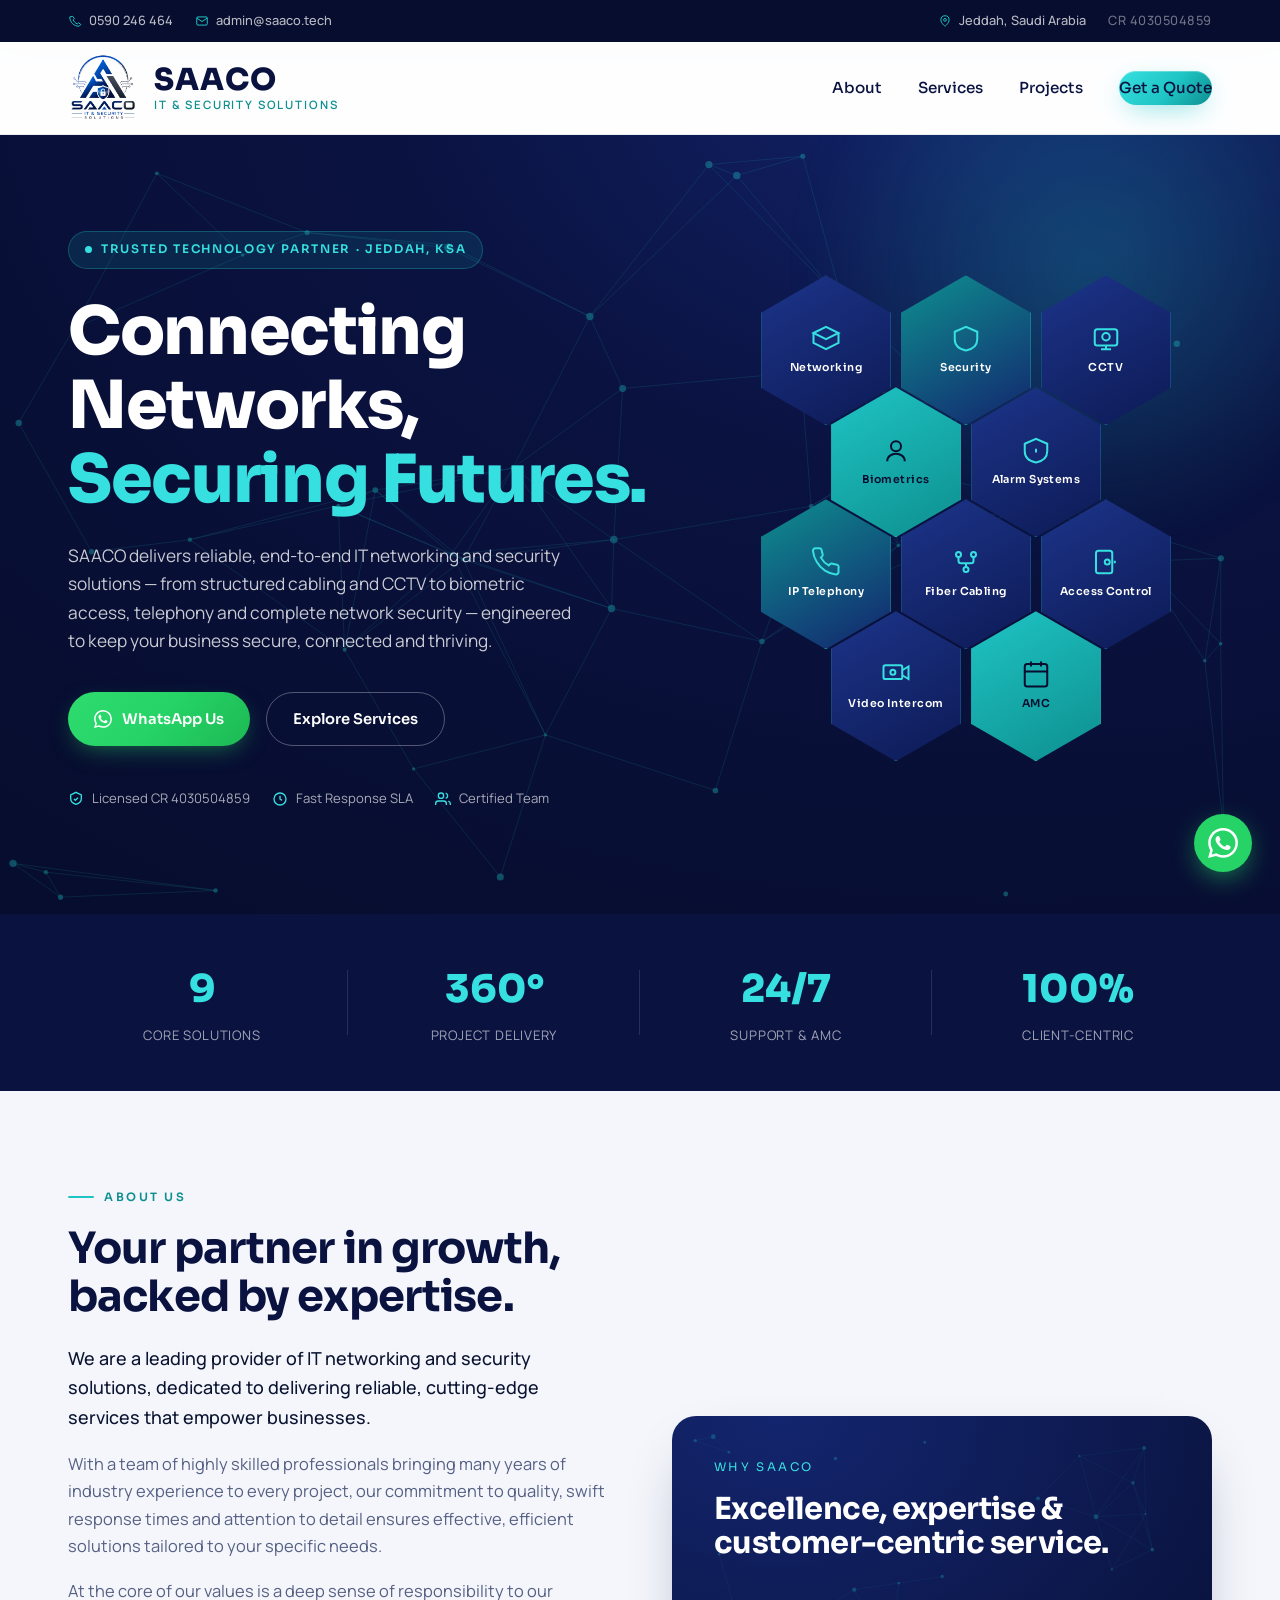
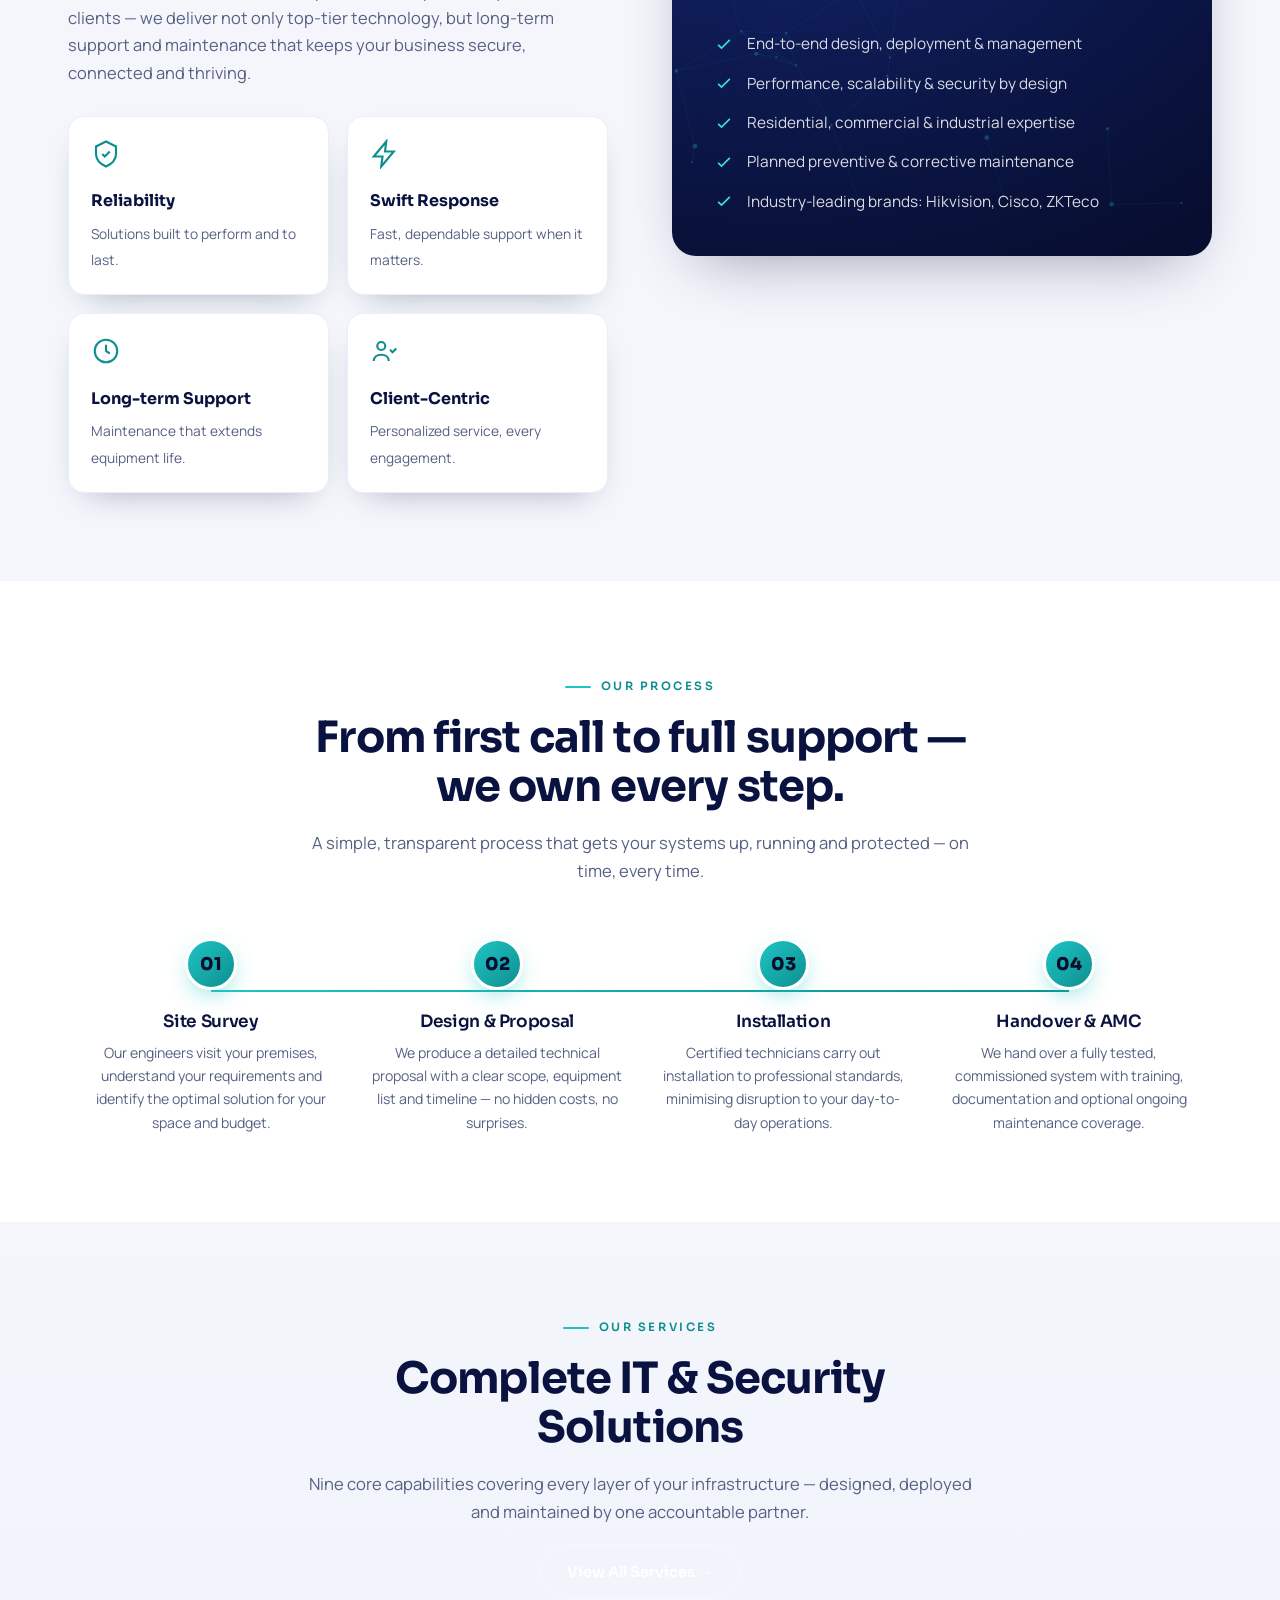
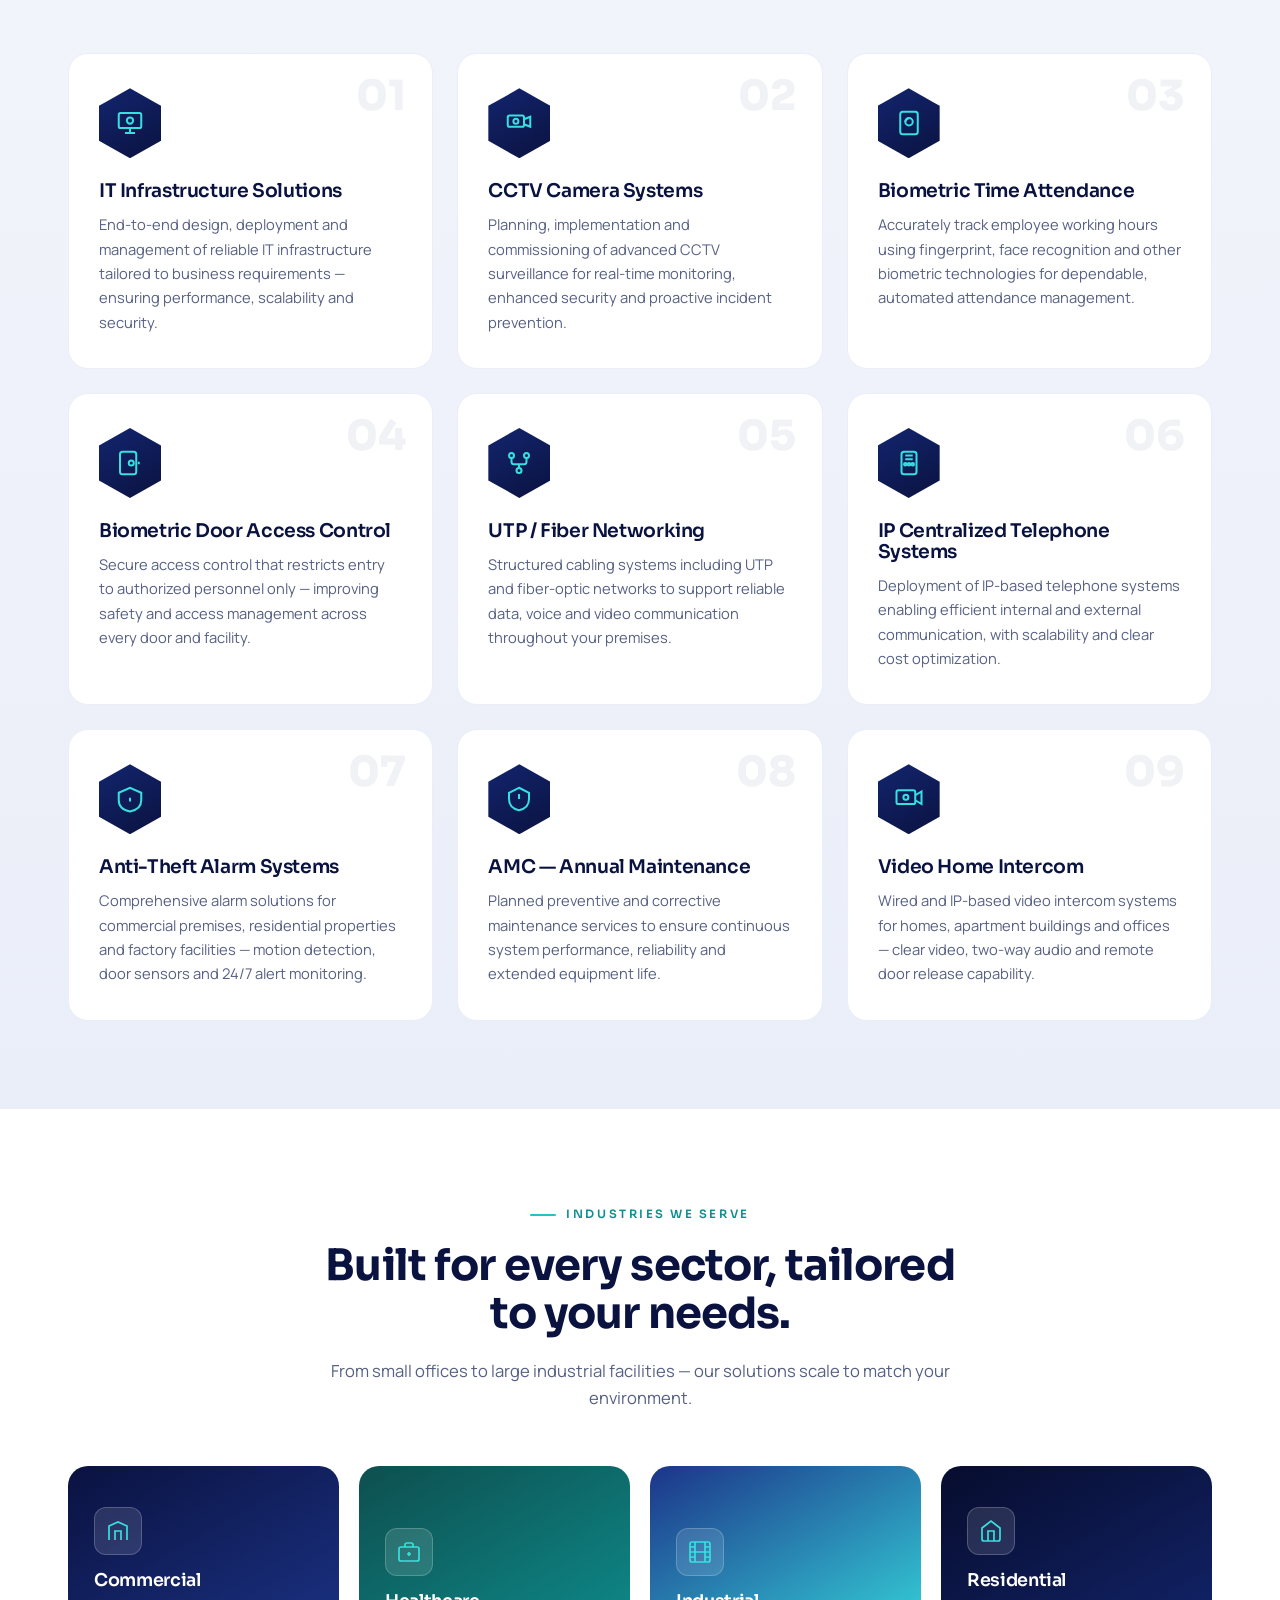
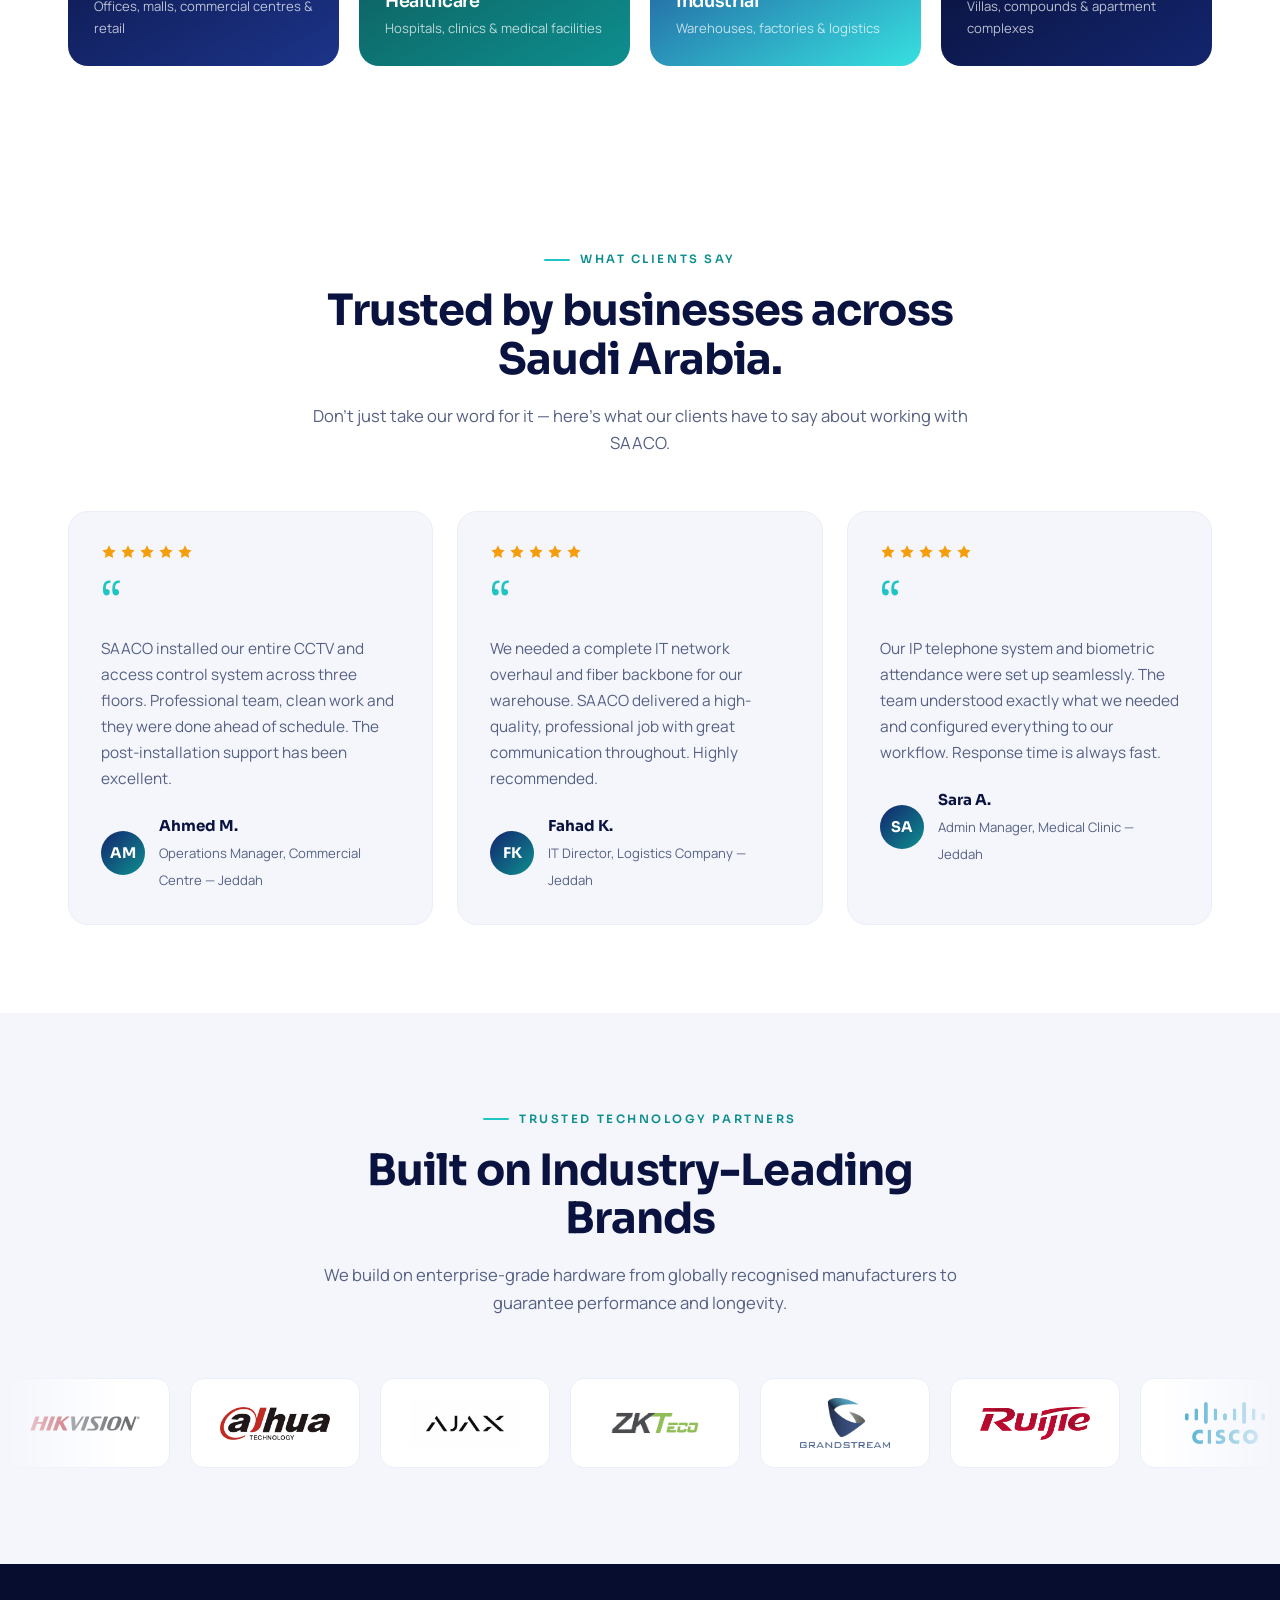
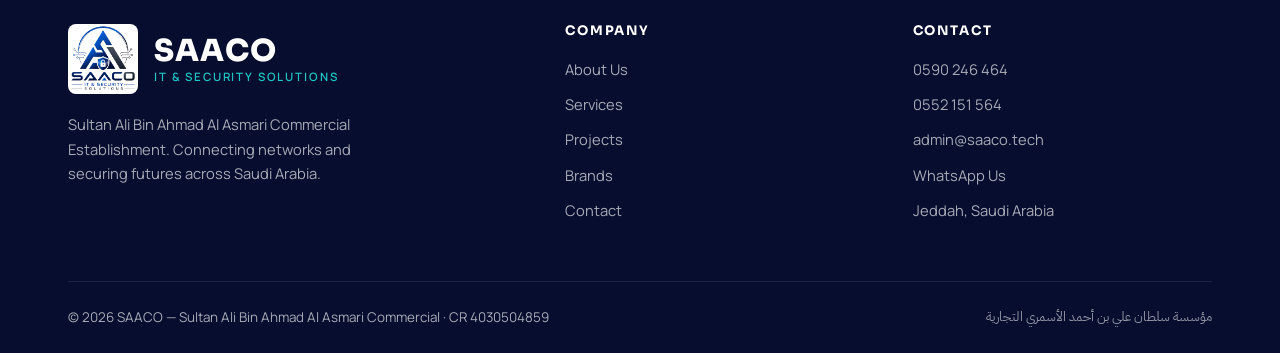
==== commit e1974473: "mobile view fix" ====
--- a/index.html
+++ b/index.html
@@ -347,6 +347,8 @@
       <div class="ticker-item"><img src="img/brands/belden_logo.png" alt="Belden" /></div>
       <div class="ticker-item"><img src="img/brands/D-Link_wordmark.svg" alt="D-Link" /></div>
       <div class="ticker-item"><img src="img/brands/Suprema_main_logo.png" alt="Suprema" /></div>
+      <div class="ticker-item"><img src="img/brands/aruba_logo.png" alt="Aruba" /></div>
+      <div class="ticker-item"><img src="img/brands/ezviz_logo.png" alt="EZVIZ" /></div>
       <div class="ticker-item"><img src="img/brands/Hikvision_logo.svg" alt="Hikvision" /></div>
       <div class="ticker-item"><img src="img/brands/dahua_logo.png" alt="Dahua" /></div>
       <div class="ticker-item"><img src="img/brands/ajax_logo.png" alt="AJAX" /></div>
@@ -357,6 +359,8 @@
       <div class="ticker-item"><img src="img/brands/belden_logo.png" alt="Belden" /></div>
       <div class="ticker-item"><img src="img/brands/D-Link_wordmark.svg" alt="D-Link" /></div>
       <div class="ticker-item"><img src="img/brands/Suprema_main_logo.png" alt="Suprema" /></div>
+      <div class="ticker-item"><img src="img/brands/aruba_logo.png" alt="Aruba" /></div>
+      <div class="ticker-item"><img src="img/brands/ezviz_logo.png" alt="EZVIZ" /></div>
     </div>
   </div>
 </section>
--- a/css/style.css
+++ b/css/style.css
@@ -393,8 +393,9 @@
 @media(max-width:980px){
   .sec-pad{padding:68px 0;}
   .hero .wrap{grid-template-columns:1fr;padding-top:56px;padding-bottom:64px;}
-  .hex-cluster{order:-1;height:400px;margin-bottom:10px;}
-  .hexes{transform:scale(0.72);transform-origin:top center;}
+  .hex-cluster{order:-1;height:260px;margin-bottom:10px;}
+  .hexes{transform:scale(0.82);transform-origin:top center;height:232px;}
+  .hex.h5,.hex.h6,.hex.h7,.hex.h8,.hex.h9,.hex.h10{display:none;}
   .about-grid,.contact-grid{grid-template-columns:1fr;gap:42px;}
   .svc-grid{grid-template-columns:repeat(2,1fr);}
   .stats .wrap{grid-template-columns:repeat(2,1fr);gap:30px 16px;}
@@ -440,7 +441,7 @@
   .wa-fab{bottom:20px;right:20px;}
   .scroll-top{bottom:20px;left:20px;}
   .hero-trust{gap:14px;}
-  .hex-cluster{height:330px;}
-  .hexes{transform:scale(0.62);transform-origin:top center;}
+  .hex-cluster{height:230px;}
+  .hexes{transform:scale(0.72);transform-origin:top center;height:232px;}
   .page-banner{padding:48px 0 40px;}
 }
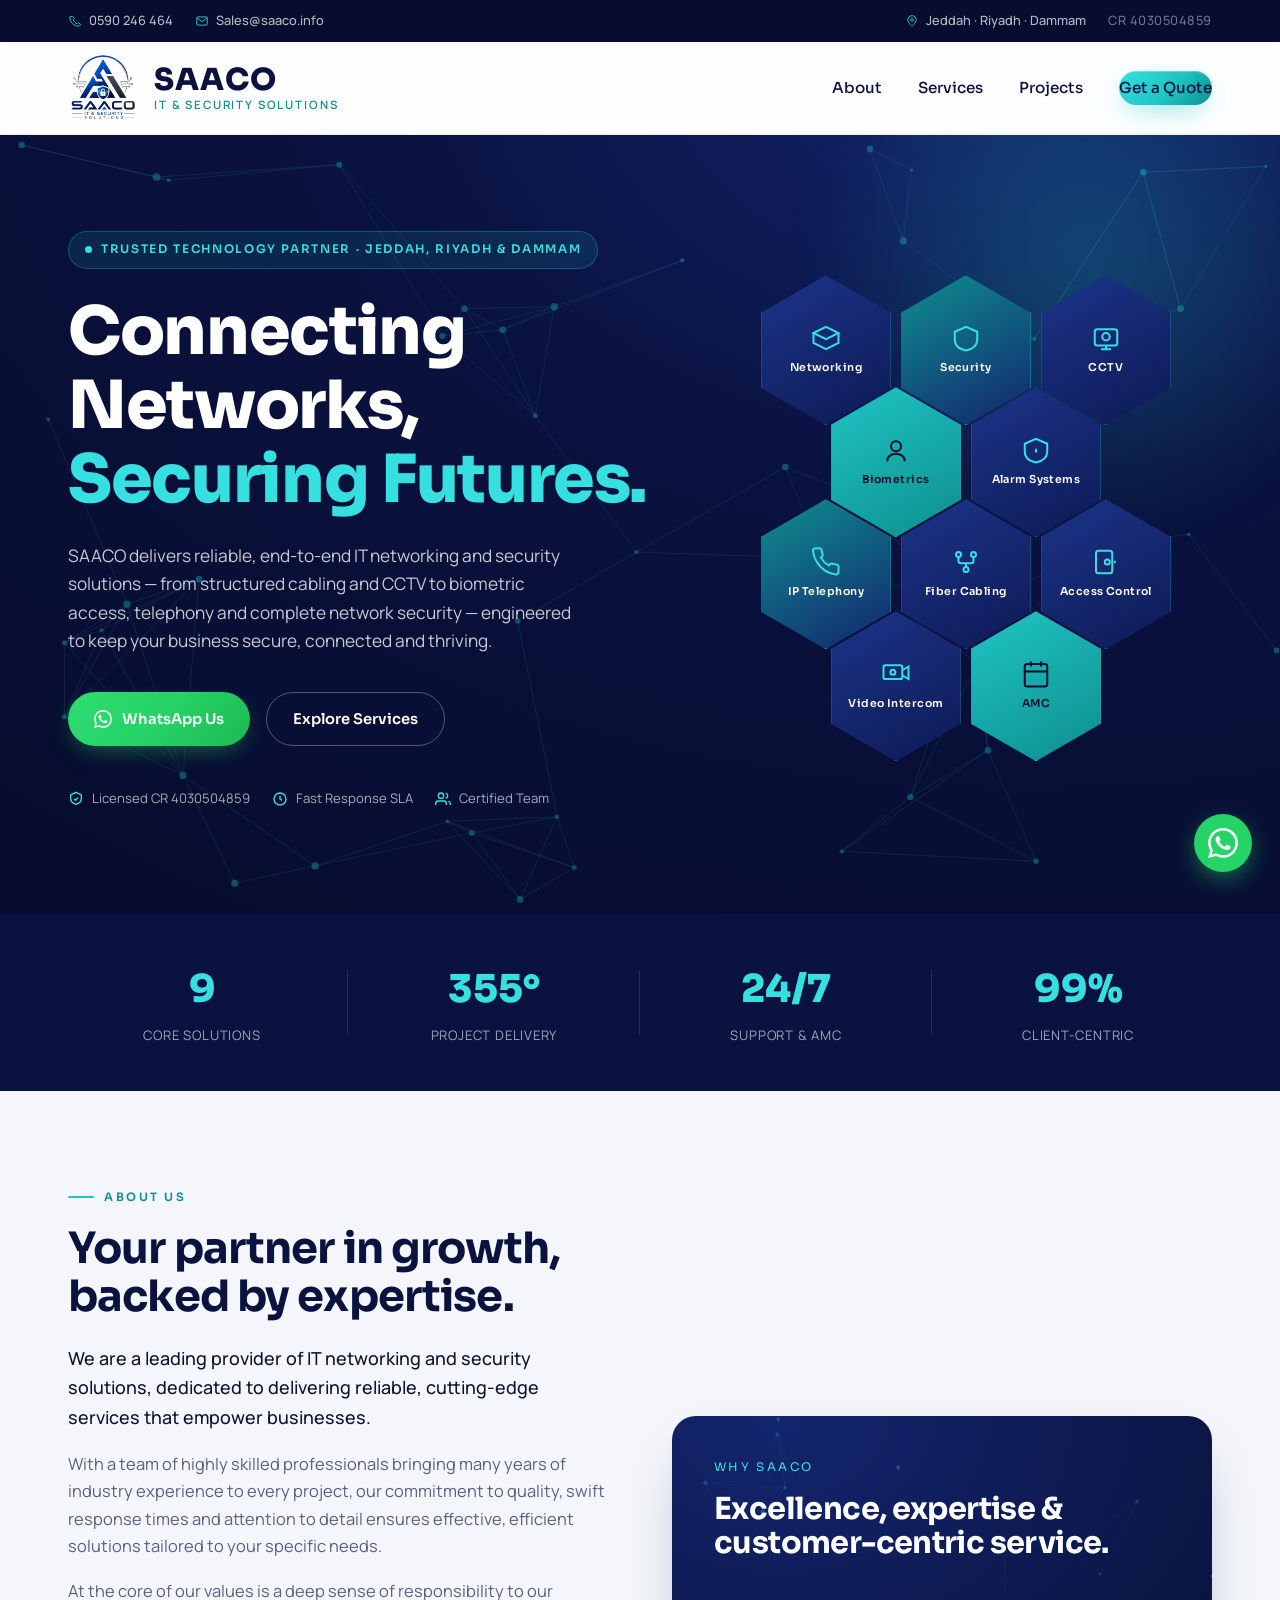
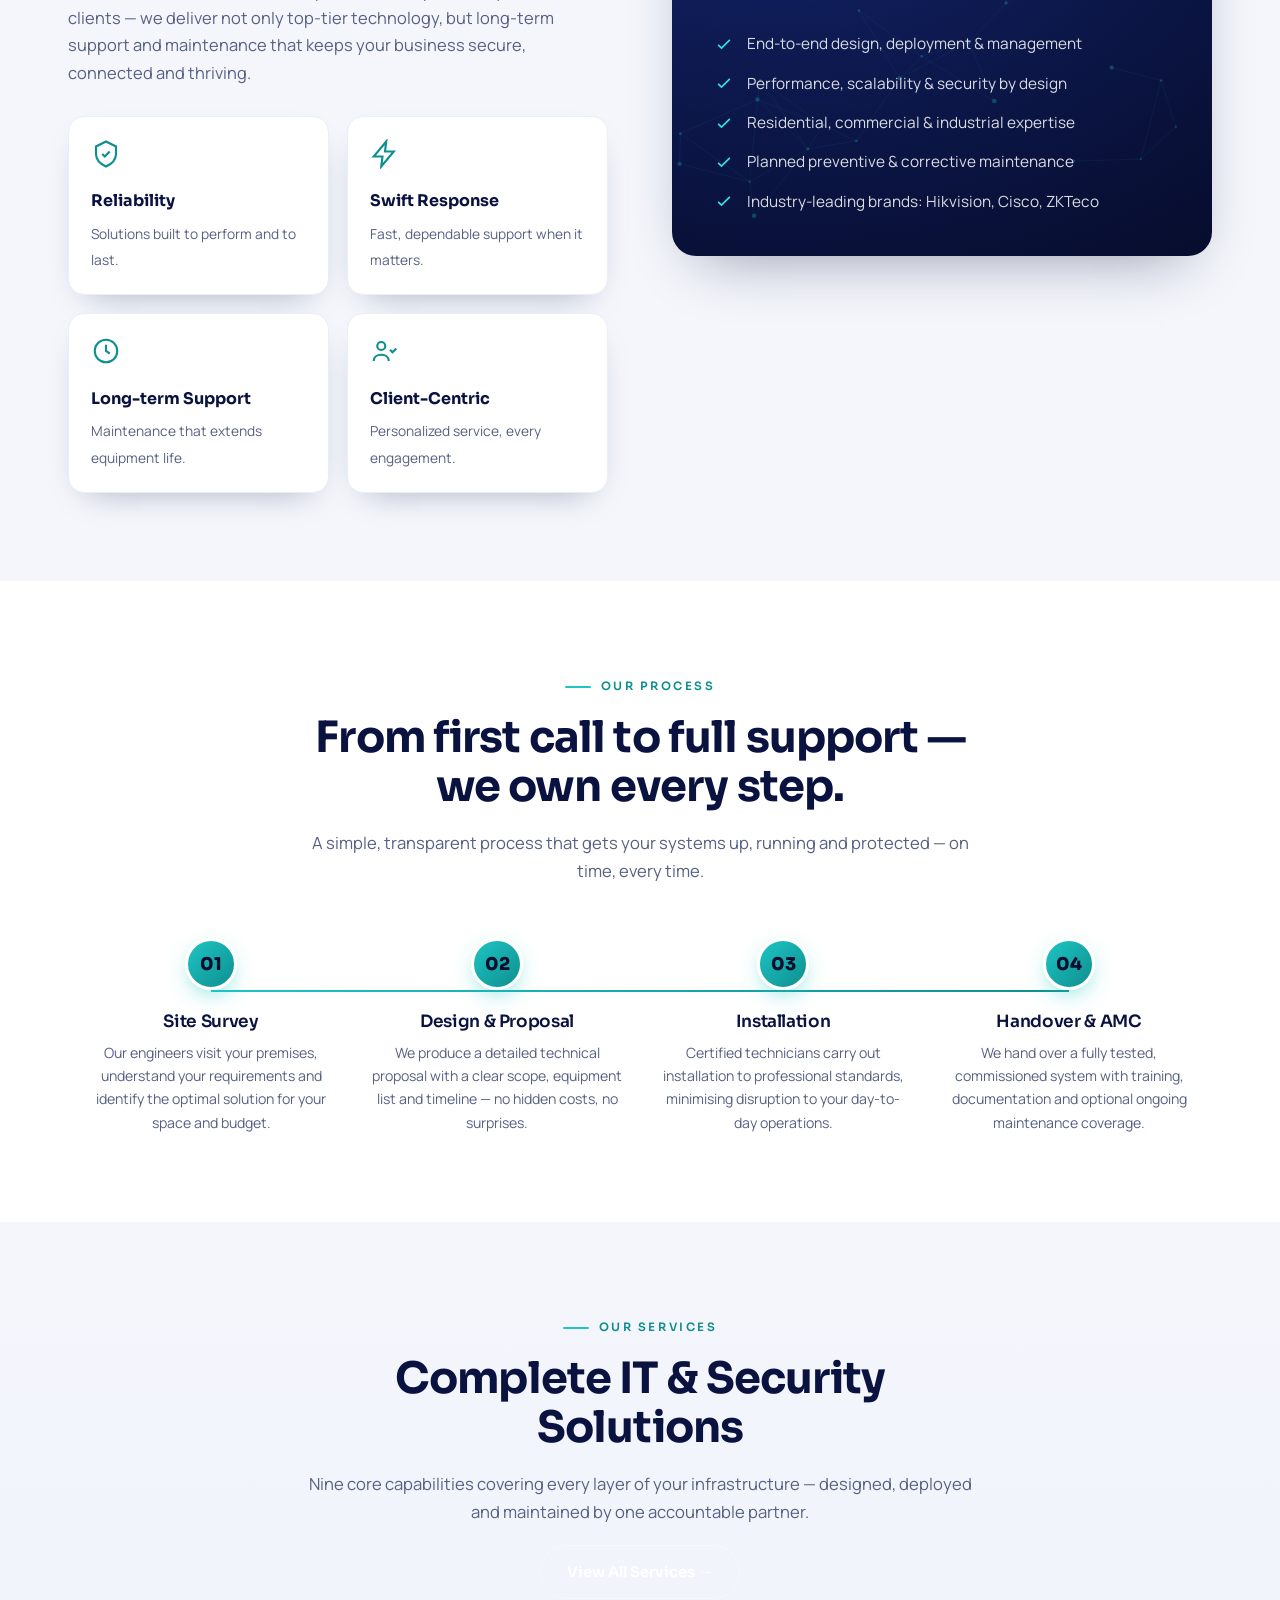
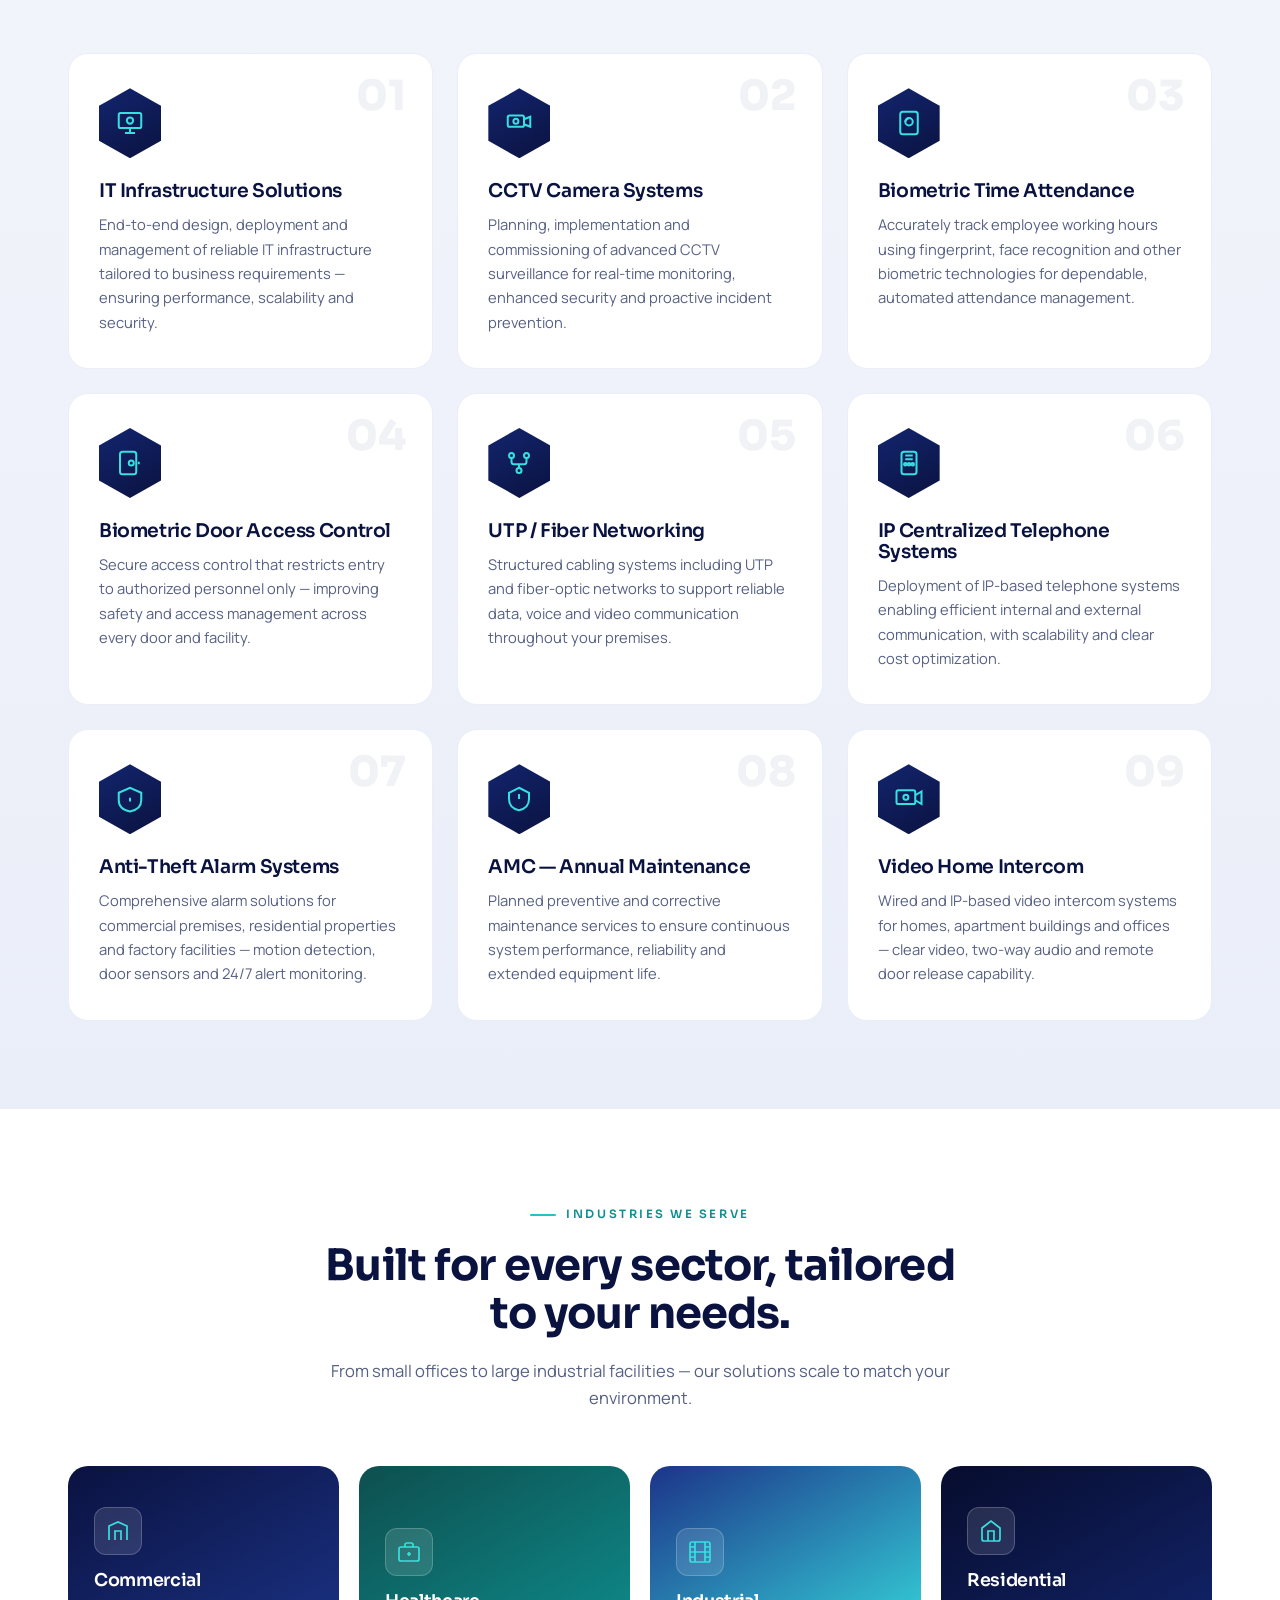
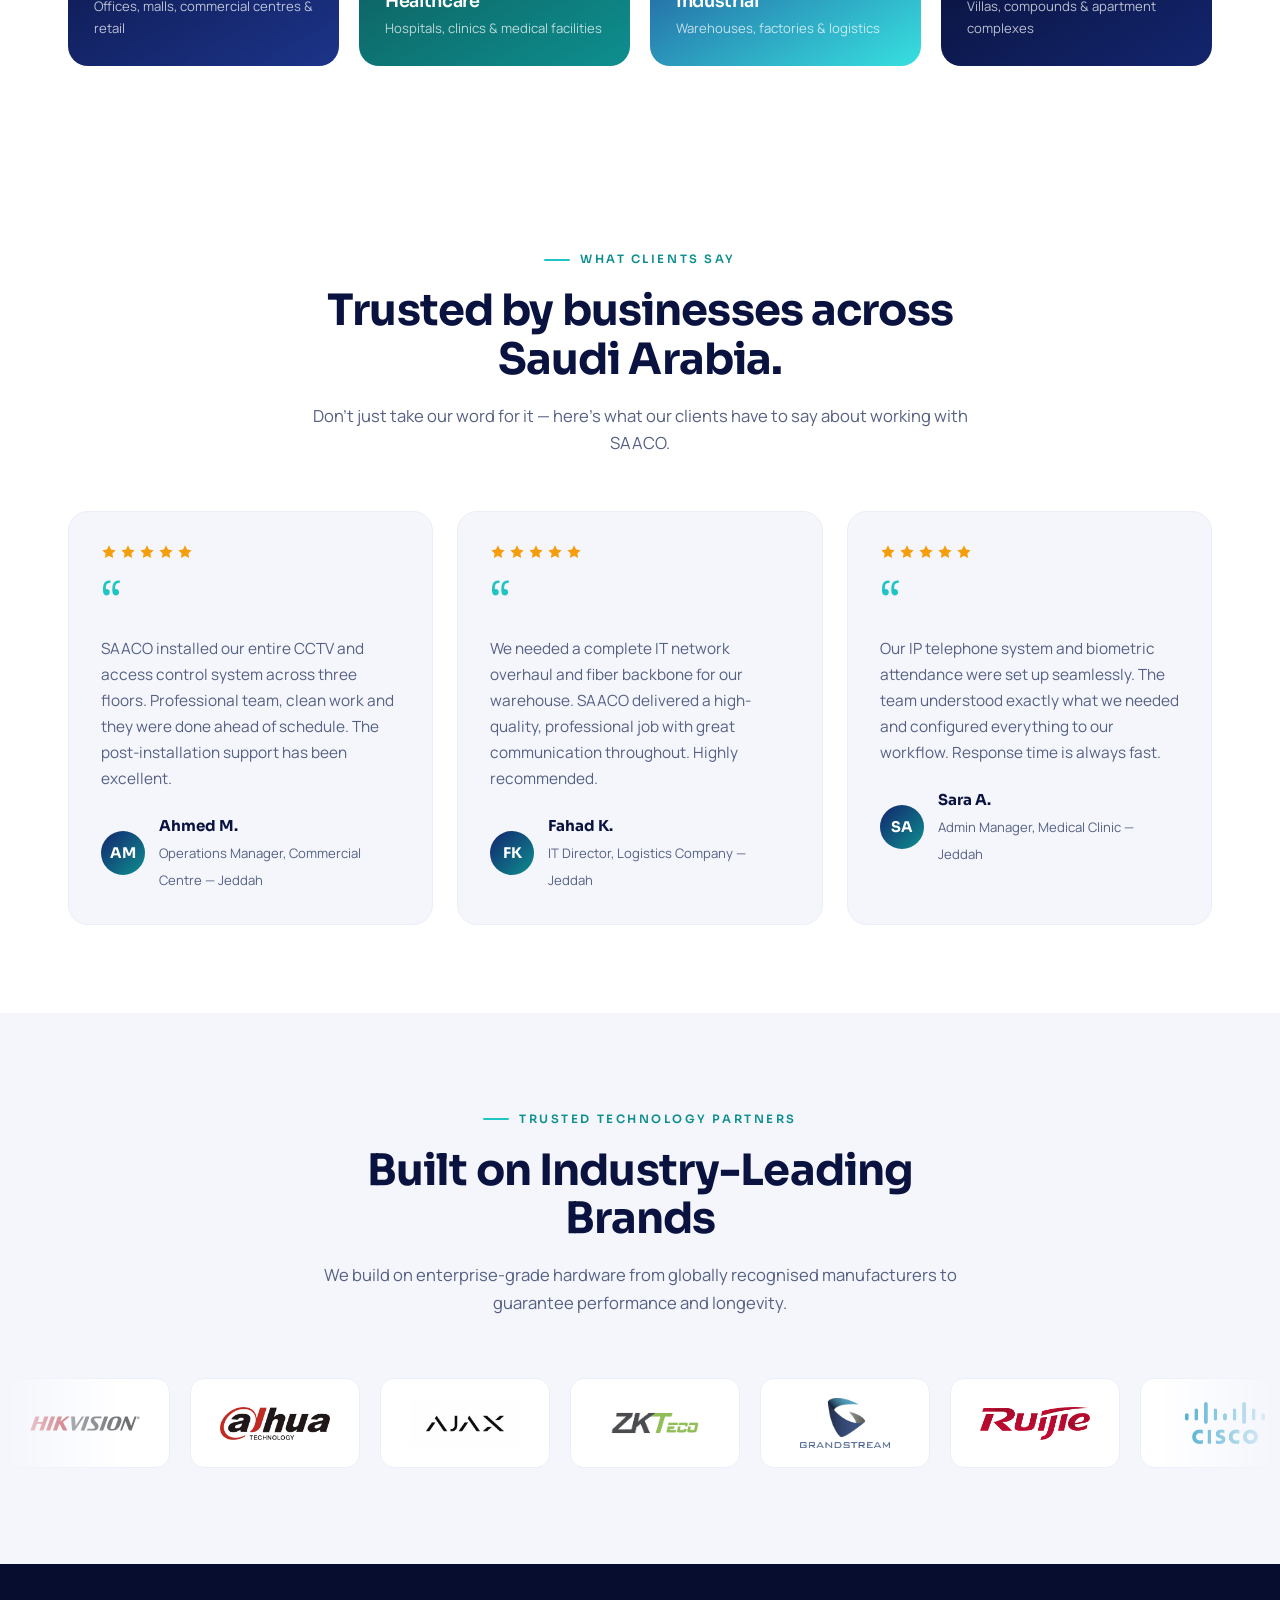
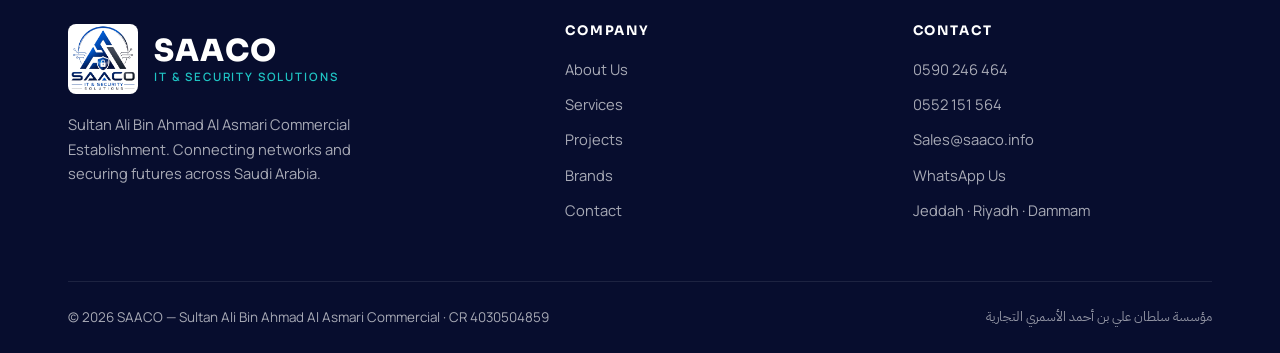
==== commit f8c29957: "Update location references to Jeddah, Riyadh & Dammam Replace "Jeddah, Saudi Arabia" mentions in the" ====
--- a/index.html
+++ b/index.html
@@ -4,7 +4,7 @@
 <meta charset="UTF-8" />
 <meta name="viewport" content="width=device-width, initial-scale=1.0" />
 <title>SAACO — IT &amp; Security Solutions | Connecting Networks, Securing Futures</title>
-<meta name="description" content="SAACO (Sultan Ali Bin Ahmad Al Asmari Commercial) — leading provider of IT networking and security solutions in Jeddah, Saudi Arabia. CCTV, biometrics, networking, telephony and more." />
+<meta name="description" content="SAACO (Sultan Ali Bin Ahmad Al Asmari Commercial) — leading provider of IT networking and security solutions in Jeddah, Riyadh and Dammam, Saudi Arabia. CCTV, biometrics, networking, telephony and more." />
 <link rel="preconnect" href="https://fonts.googleapis.com" />
 <link rel="preconnect" href="https://fonts.gstatic.com" crossorigin />
 <link href="https://fonts.googleapis.com/css2?family=Sora:wght@400;500;600;700;800&family=Manrope:wght@400;500;600;700&family=IBM+Plex+Sans+Arabic:wght@500;600;700&display=swap" rel="stylesheet" />
@@ -32,7 +32,7 @@
   <div class="hero-glow"></div>
   <div class="wrap">
     <div class="hero-copy">
-      <div class="hero-badge reveal in"><i></i>Trusted Technology Partner · Jeddah, KSA</div>
+      <div class="hero-badge reveal in"><i></i>Trusted Technology Partner · Jeddah, Riyadh &amp; Dammam</div>
       <h1 class="reveal in d1">Connecting Networks,<br><span class="teal">Securing Futures.</span></h1>
       <p class="lead reveal in d2">SAACO delivers reliable, end-to-end IT networking and security solutions — from structured cabling and CCTV to biometric access, telephony and complete network security — engineered to keep your business secure, connected and thriving.</p>
       <div class="hero-actions reveal in d3">
--- a/css/style.css
+++ b/css/style.css
@@ -393,7 +393,7 @@
 @media(max-width:980px){
   .sec-pad{padding:68px 0;}
   .hero .wrap{grid-template-columns:1fr;padding-top:56px;padding-bottom:64px;}
-  .hex-cluster{order:-1;height:260px;margin-bottom:10px;}
+  .hex-cluster{order:-1;height:260px;margin-bottom:10px;overflow:hidden;width:100%;}
   .hexes{transform:scale(0.82);transform-origin:top center;height:232px;}
   .hex.h5,.hex.h6,.hex.h7,.hex.h8,.hex.h9,.hex.h10{display:none;}
   .about-grid,.contact-grid{grid-template-columns:1fr;gap:42px;}
@@ -419,8 +419,11 @@
   .testi-grid{grid-template-columns:1fr;}
 }
 @media(max-width:680px){
-  .nav-links,.topbar .tb-group.secondary{display:none;}
+  .nav-links{display:none;}
   .menu-toggle{display:flex;}
+  .topbar .wrap{height:auto;padding:8px 0;row-gap:4px;justify-content:center;text-align:center;}
+  .topbar .tb-group{gap:14px;justify-content:center;flex-wrap:wrap;}
+  .topbar .tb-group.secondary .cr{display:none;}
   .nav-links.open{display:flex;position:absolute;top:92px;left:0;right:0;flex-direction:column;background:#fff;padding:22px 28px;gap:18px;box-shadow:var(--shadow);border-top:1px solid var(--mist-2);}
   .nav-links.open .nav-cta{display:none;}
   .sec-pad{padding:52px 0;}
@@ -440,8 +443,14 @@
   .form-btns{grid-template-columns:1fr;}
   .wa-fab{bottom:20px;right:20px;}
   .scroll-top{bottom:20px;left:20px;}
-  .hero-trust{gap:14px;}
-  .hex-cluster{height:230px;}
-  .hexes{transform:scale(0.72);transform-origin:top center;height:232px;}
+  .hex-cluster{display:none;}
+  .hero .wrap{padding-top:40px;padding-bottom:48px;}
+  .hero-badge{font-size:.68rem;letter-spacing:.08em;padding:7px 12px;}
+  .hero h1{font-size:clamp(2.1rem,8.5vw,3rem);}
+  .hero .lead{font-size:.97rem;margin:18px 0 28px;}
+  .hero-actions{flex-direction:column;align-items:flex-start;}
+  .hero-actions .btn{width:100%;justify-content:center;}
+  .hero-trust{gap:12px;margin-top:28px;}
+  .hero-trust-item{font-size:.78rem;}
   .page-banner{padding:48px 0 40px;}
 }
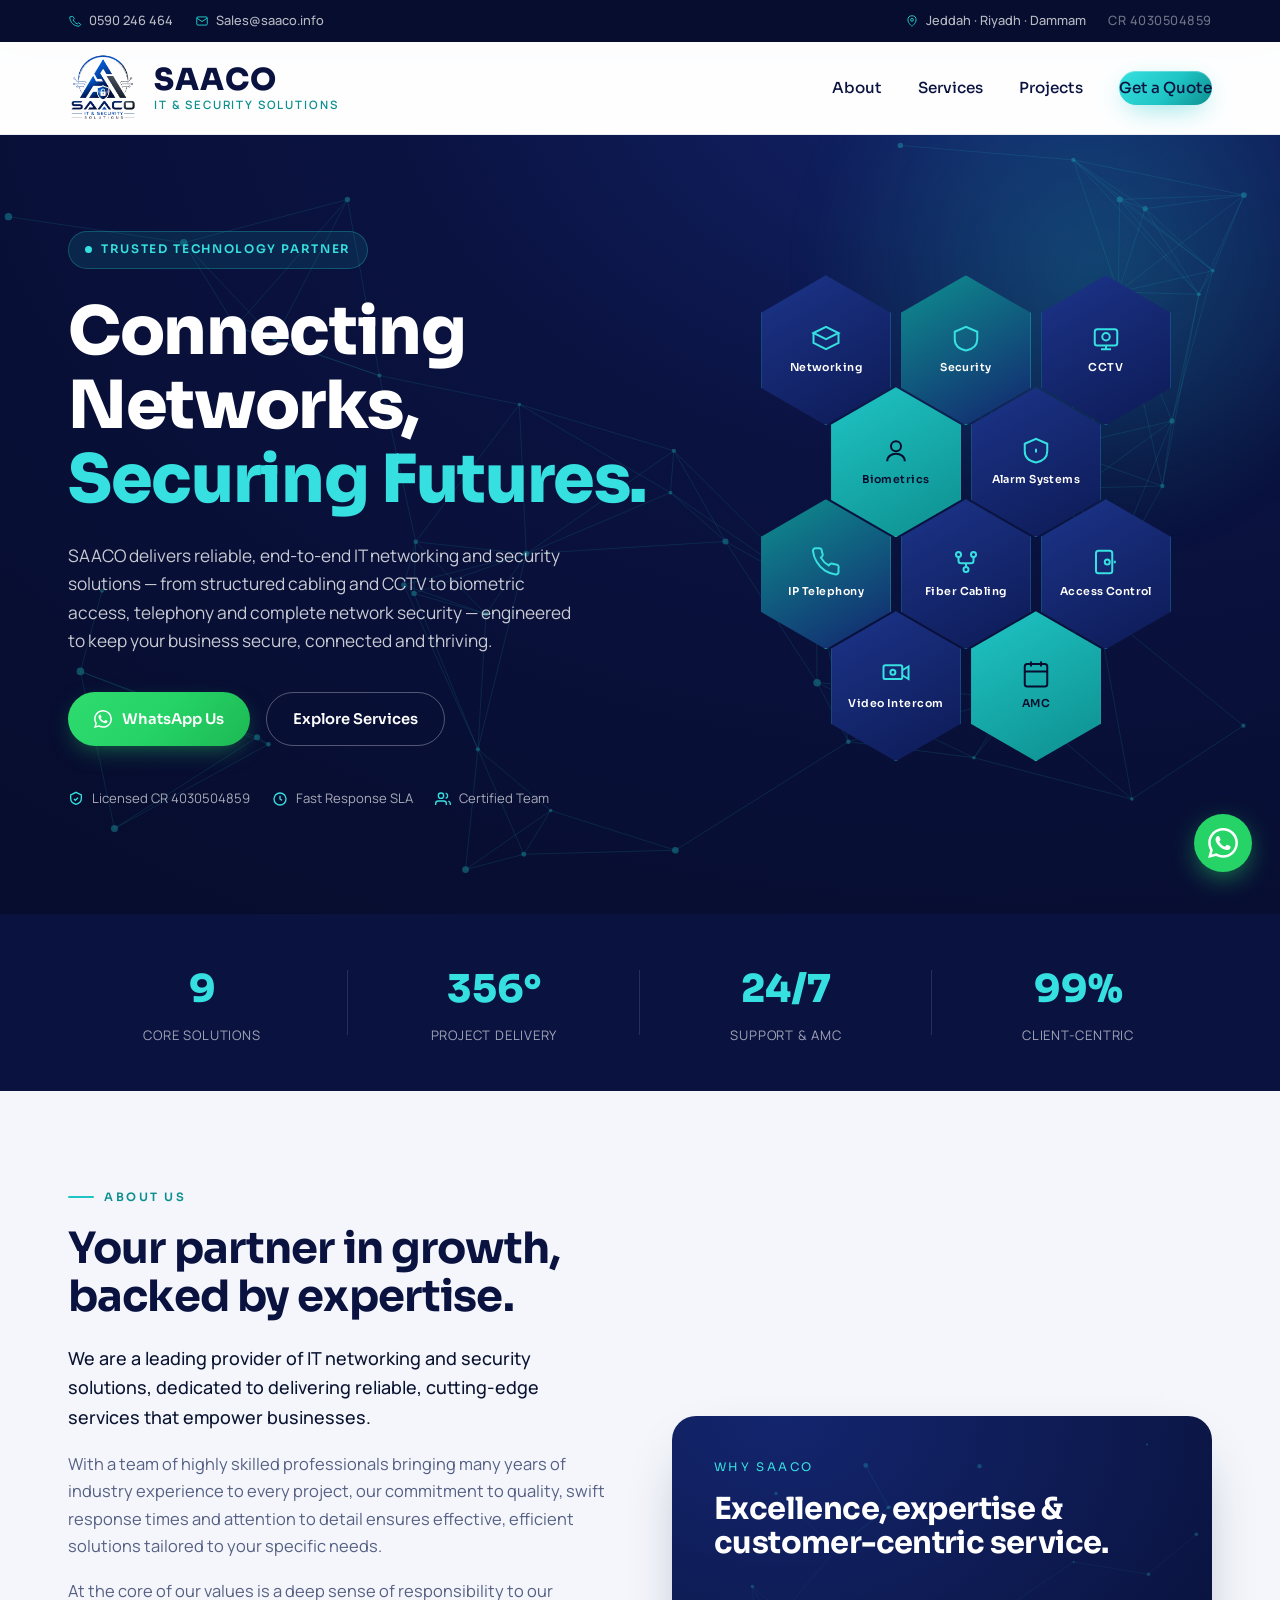
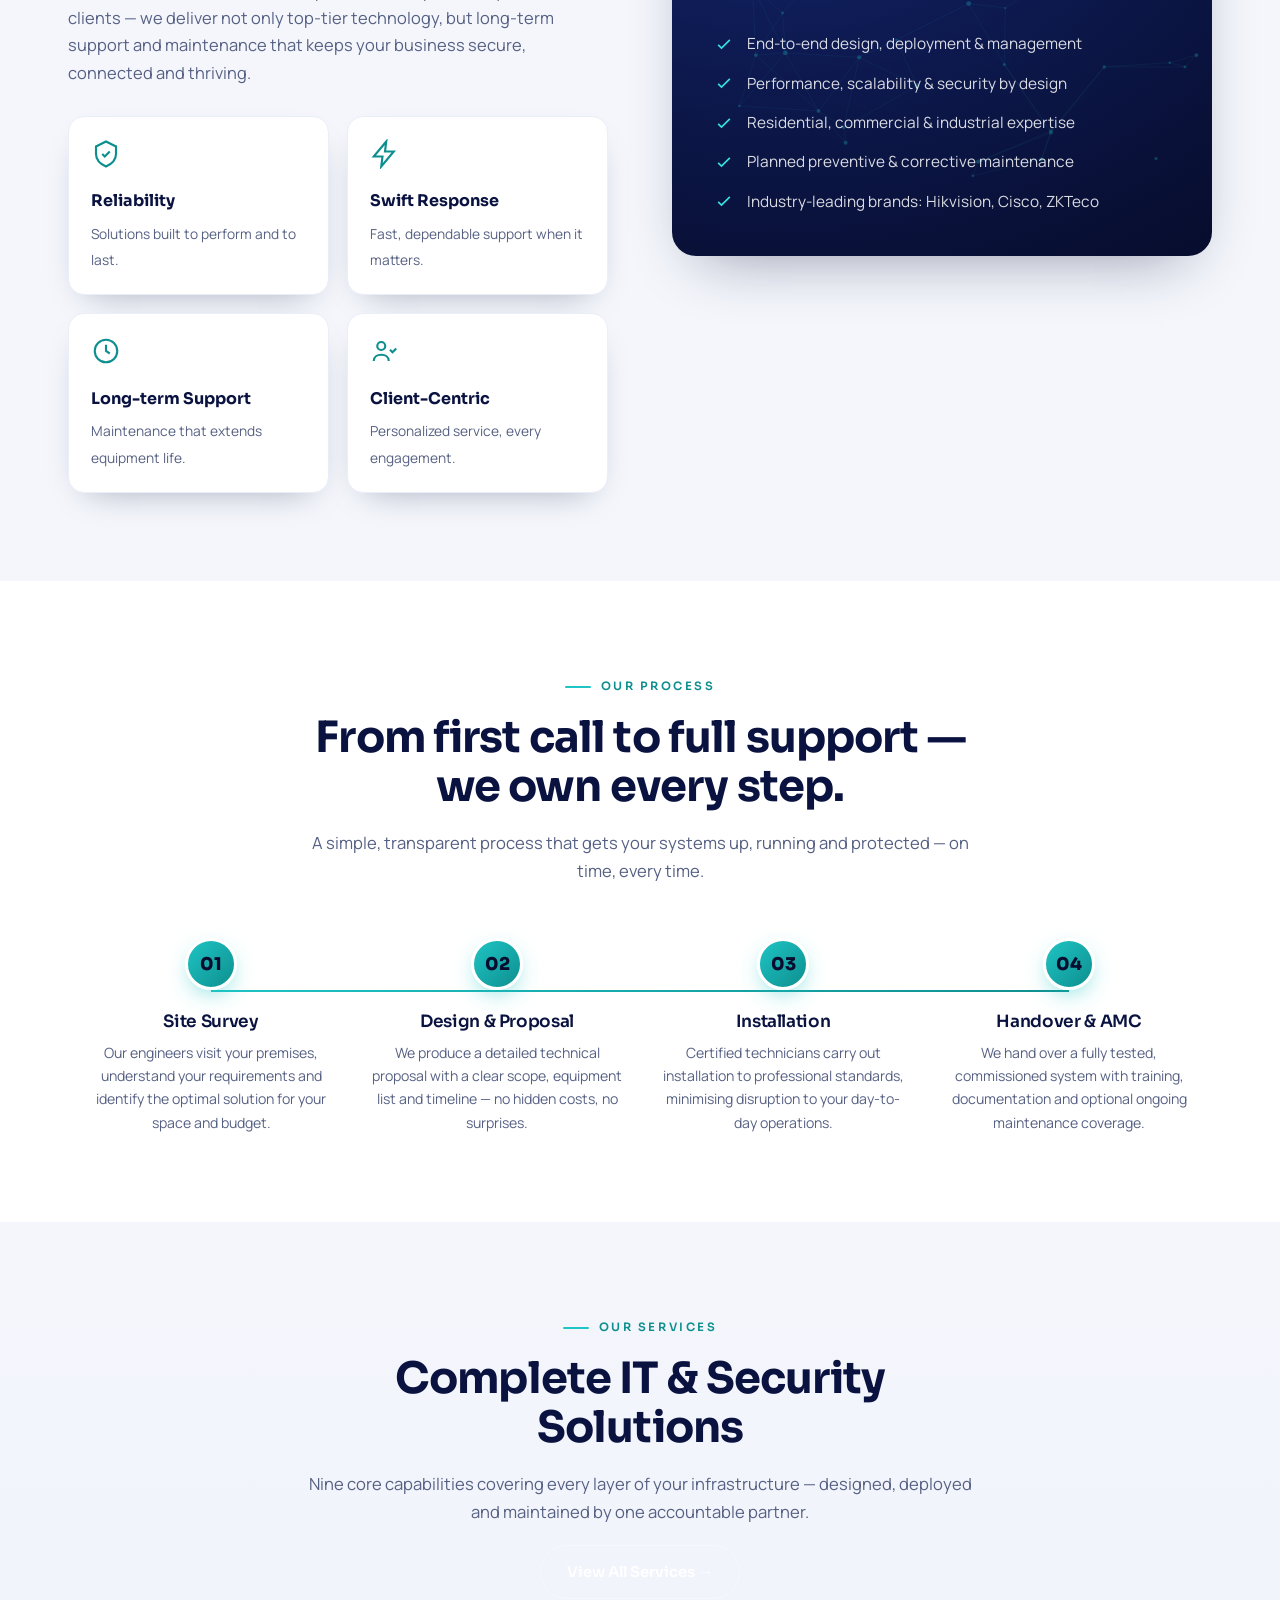
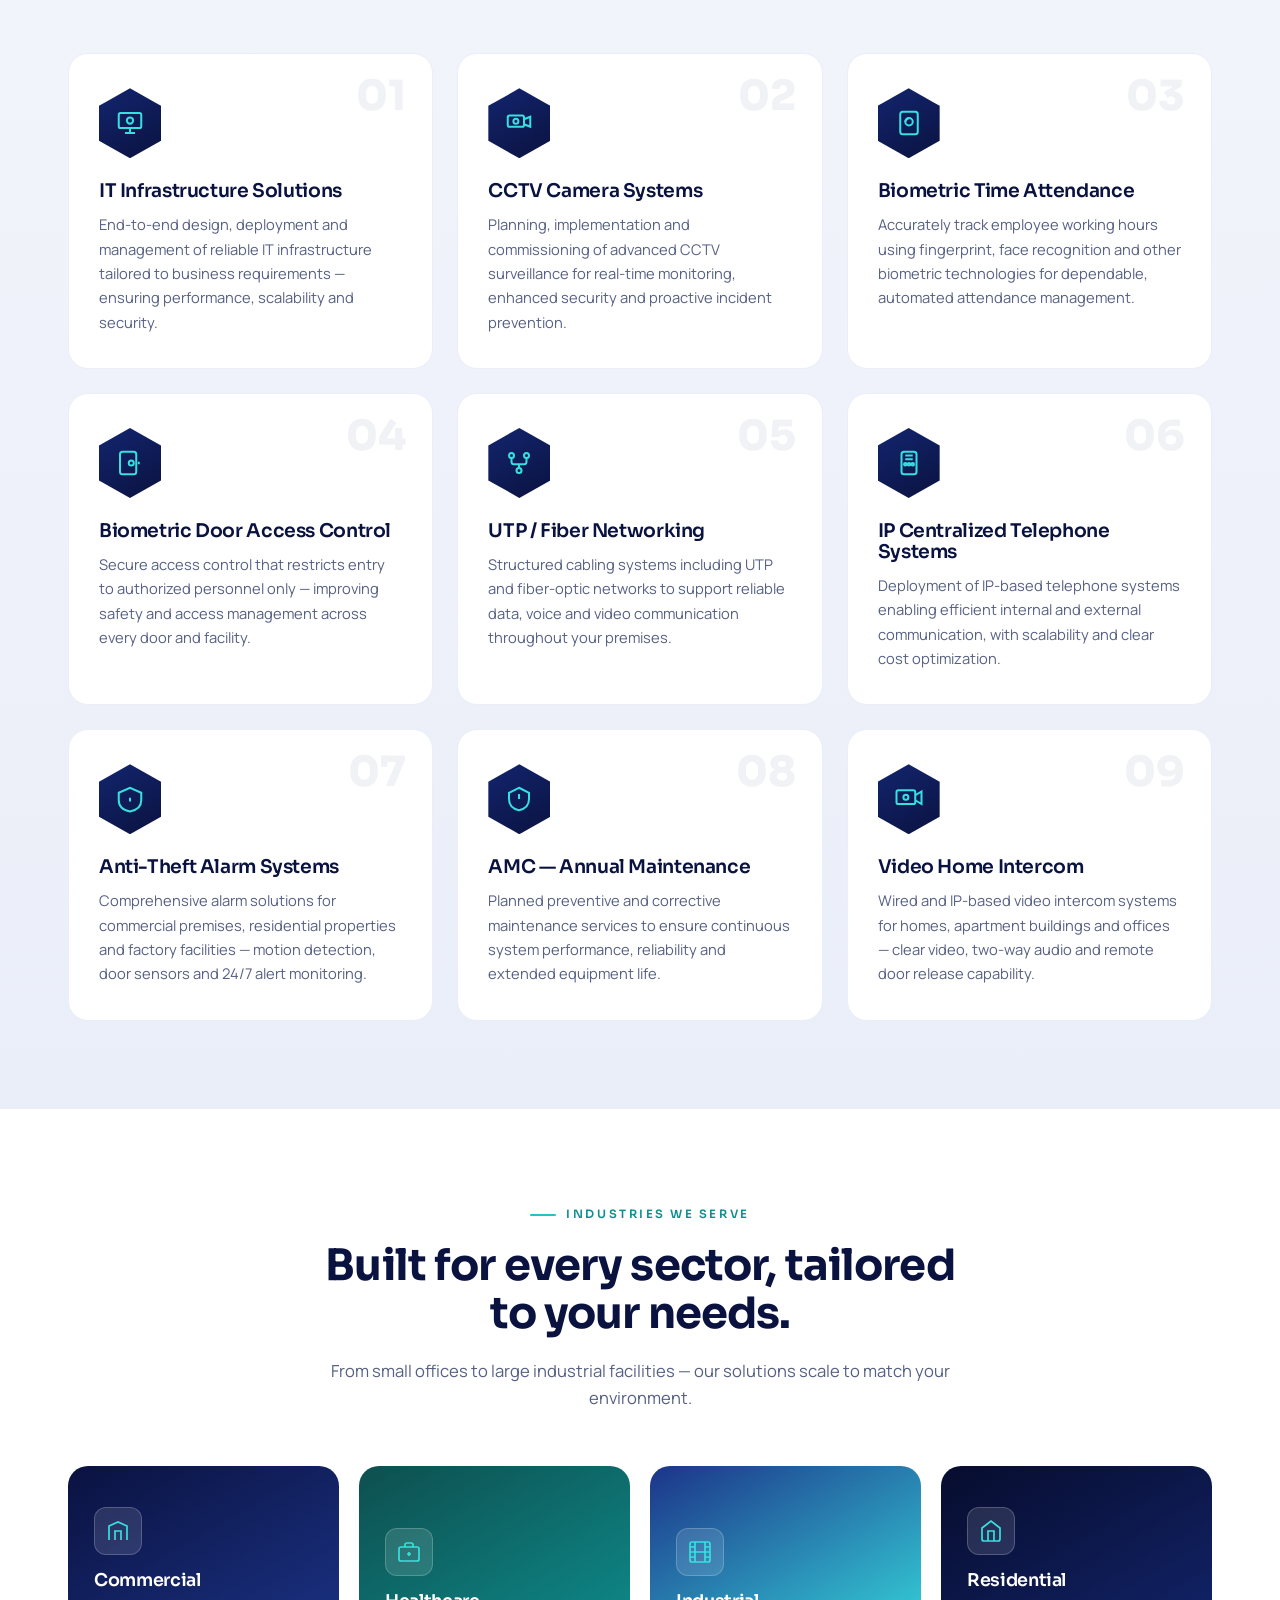
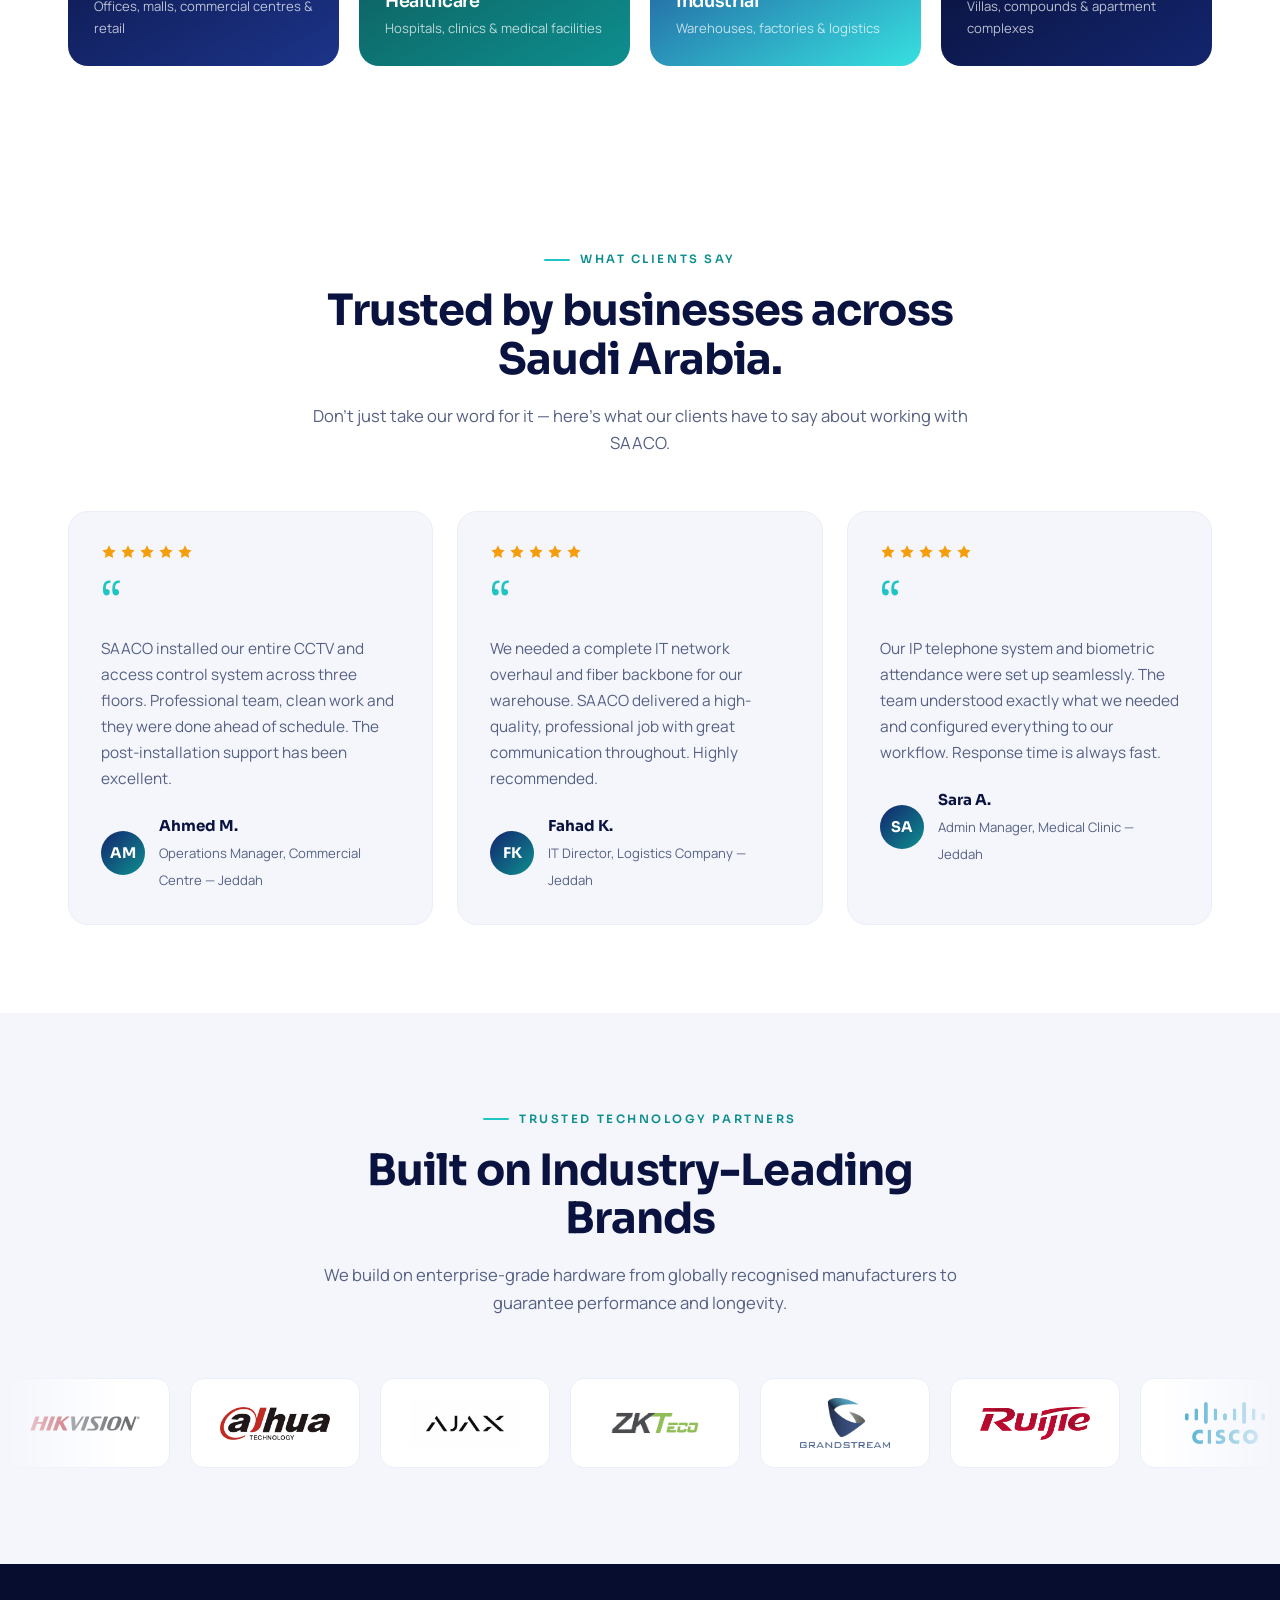
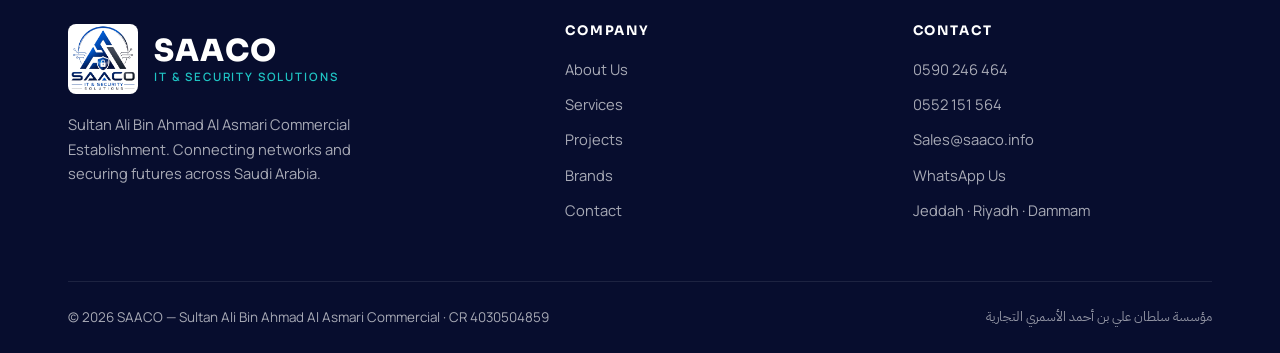
==== commit 38bc9891: "Simplify hero badge to just "Trusted Technology Partner" Drop the location suffix from the hero ribb" ====
--- a/index.html
+++ b/index.html
@@ -32,7 +32,7 @@
   <div class="hero-glow"></div>
   <div class="wrap">
     <div class="hero-copy">
-      <div class="hero-badge reveal in"><i></i>Trusted Technology Partner · Jeddah, Riyadh &amp; Dammam</div>
+      <div class="hero-badge reveal in"><i></i>Trusted Technology Partner</div>
       <h1 class="reveal in d1">Connecting Networks,<br><span class="teal">Securing Futures.</span></h1>
       <p class="lead reveal in d2">SAACO delivers reliable, end-to-end IT networking and security solutions — from structured cabling and CCTV to biometric access, telephony and complete network security — engineered to keep your business secure, connected and thriving.</p>
       <div class="hero-actions reveal in d3">
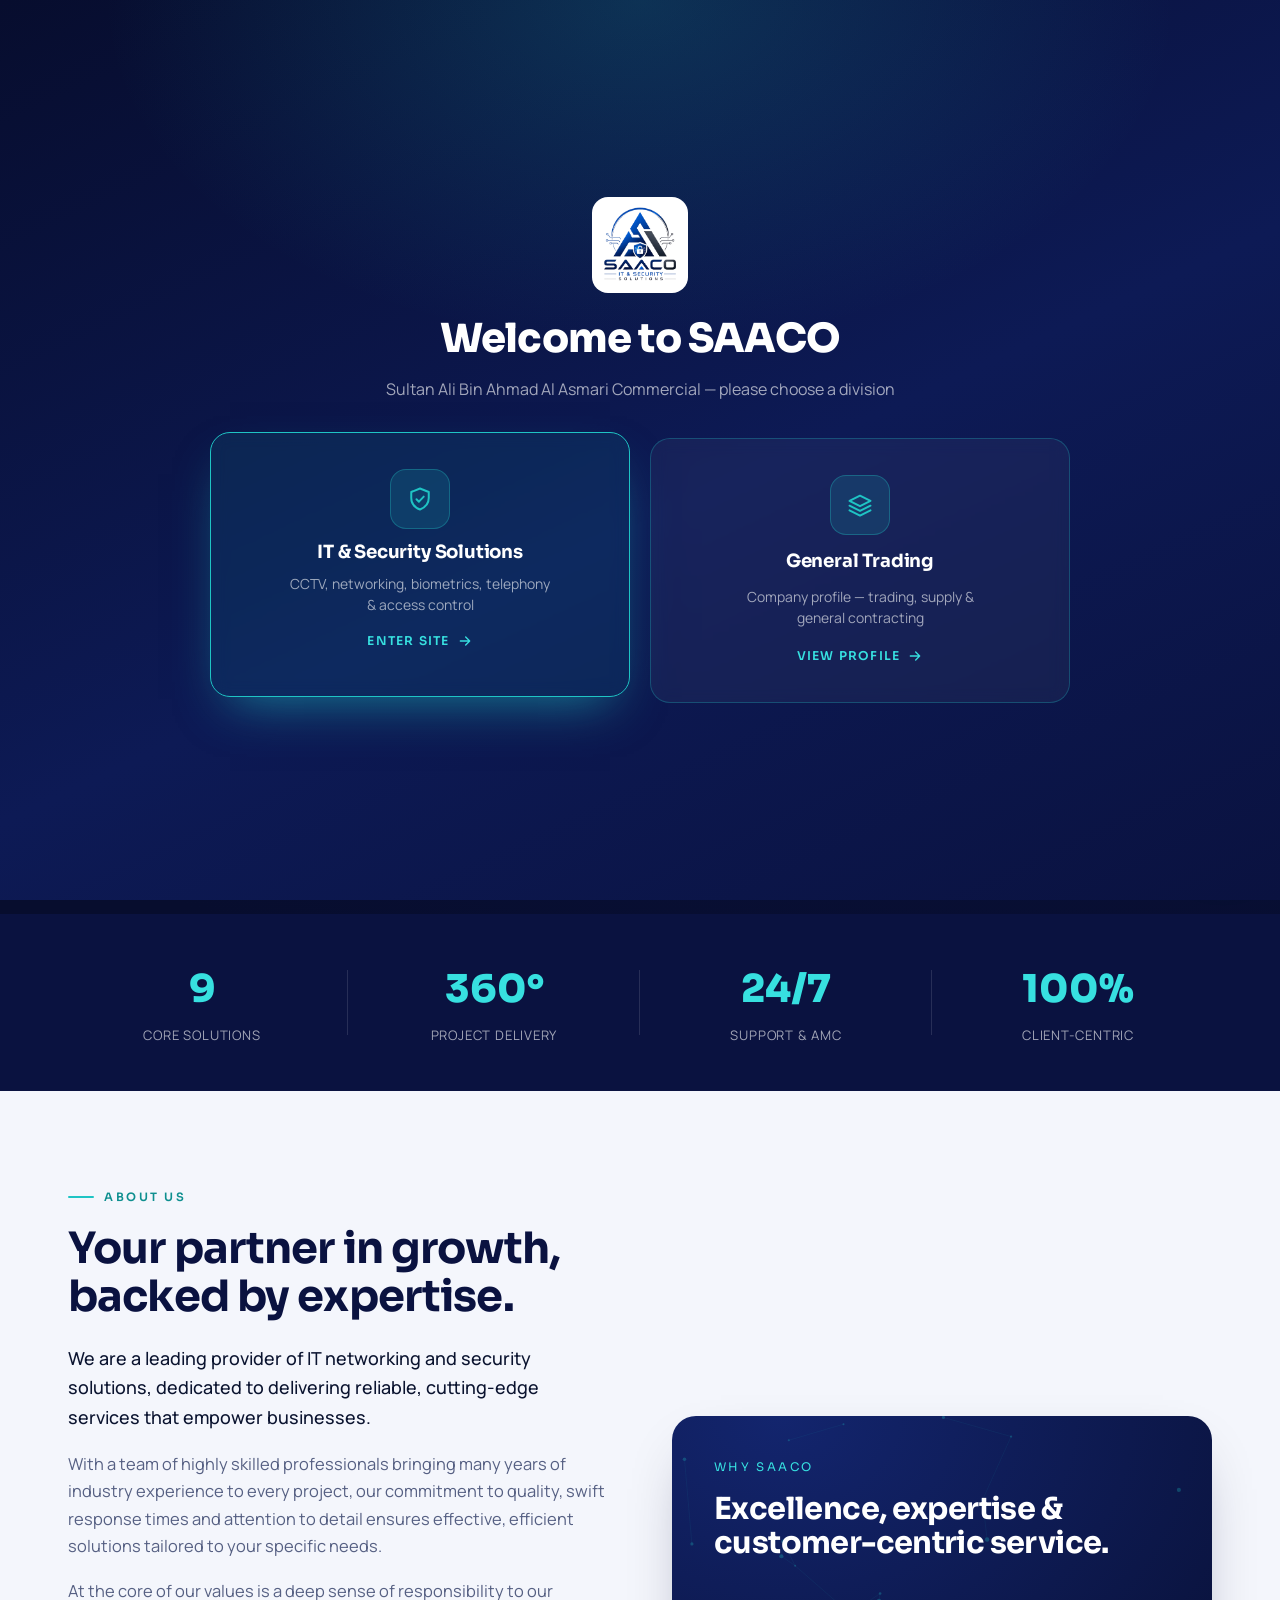
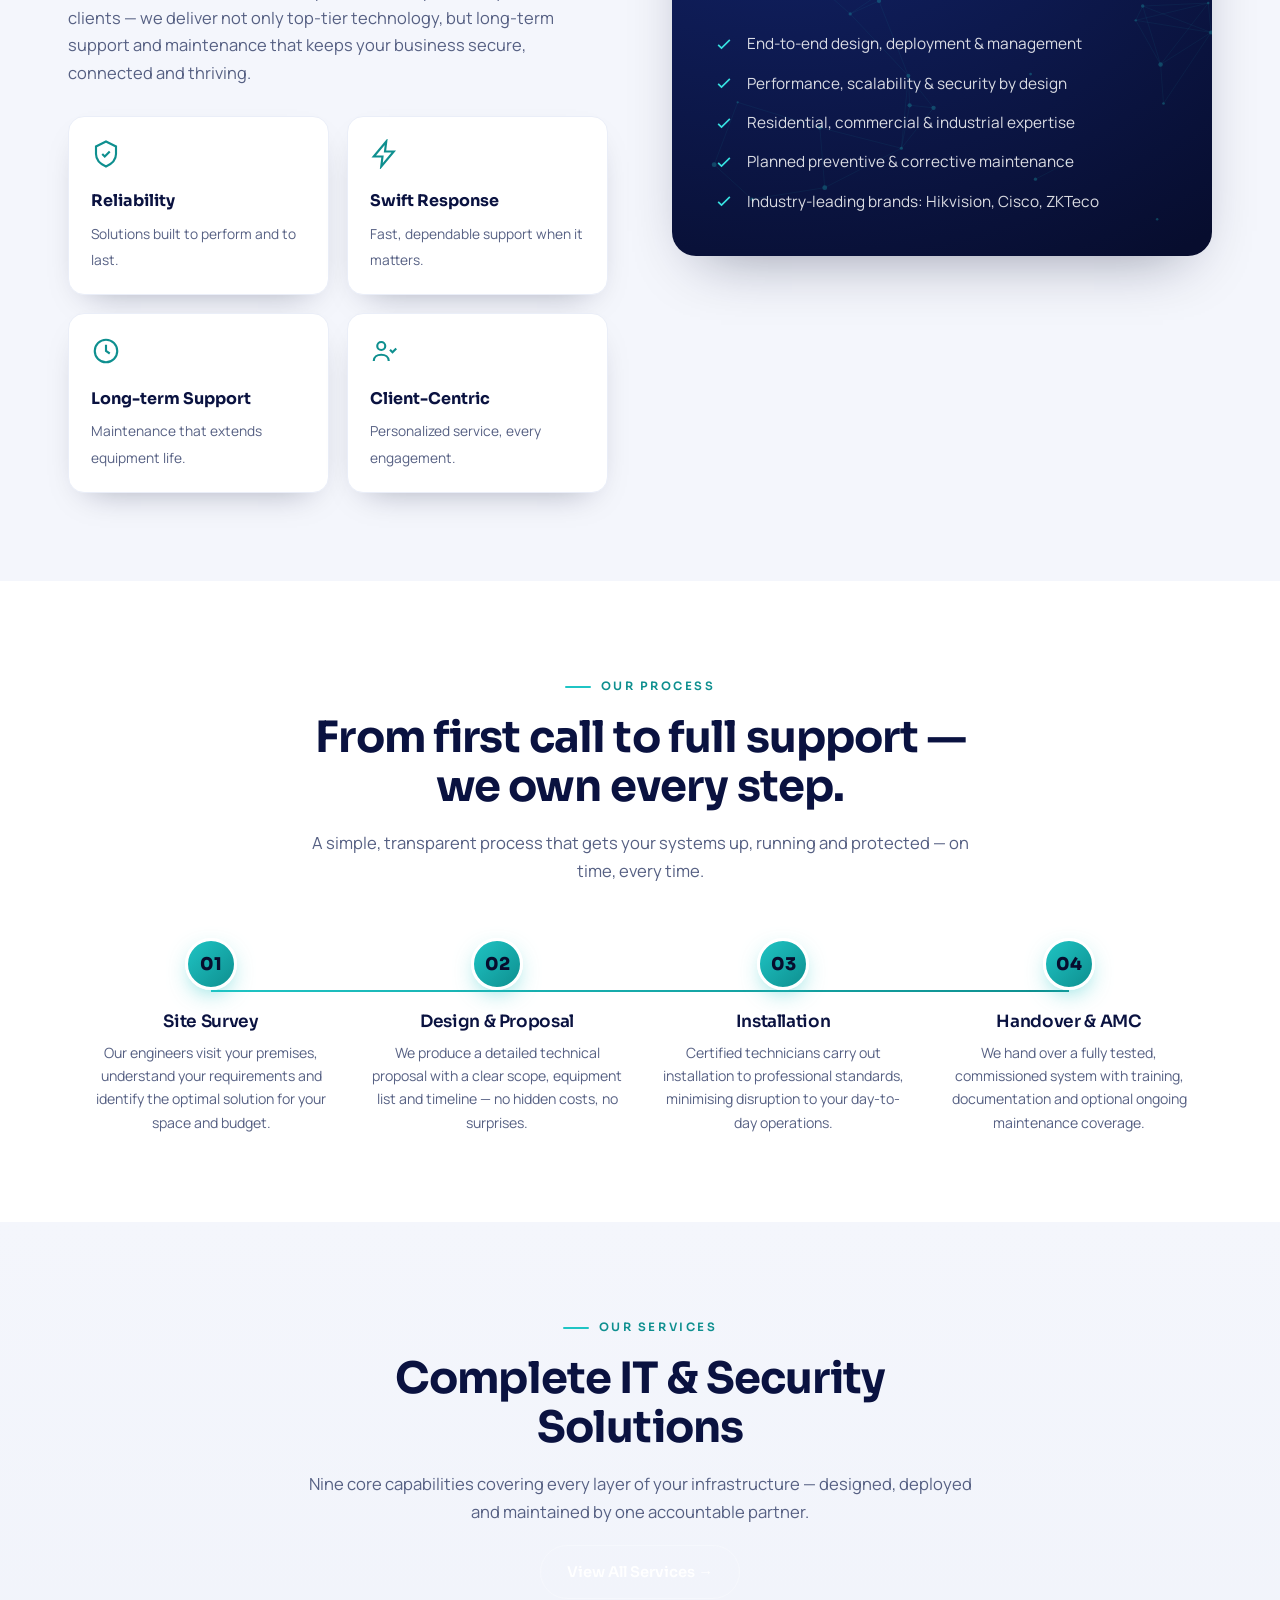
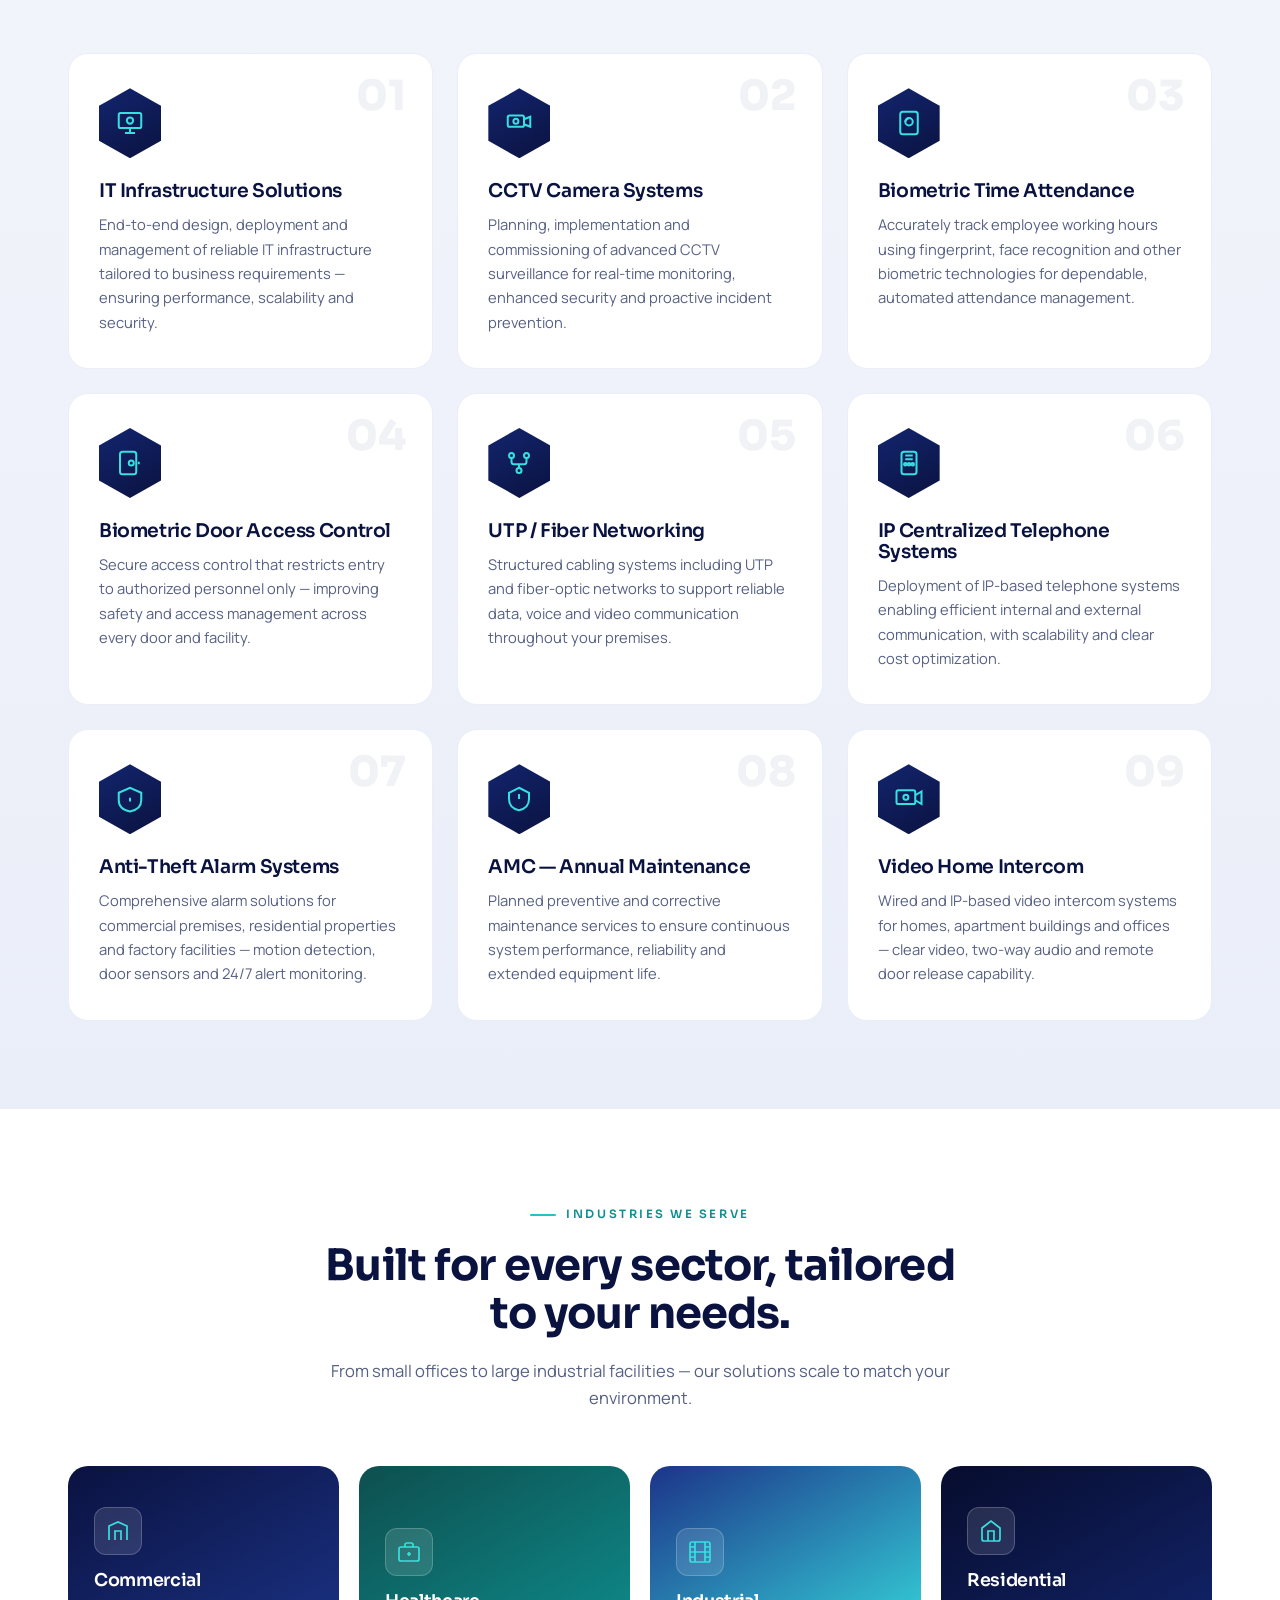
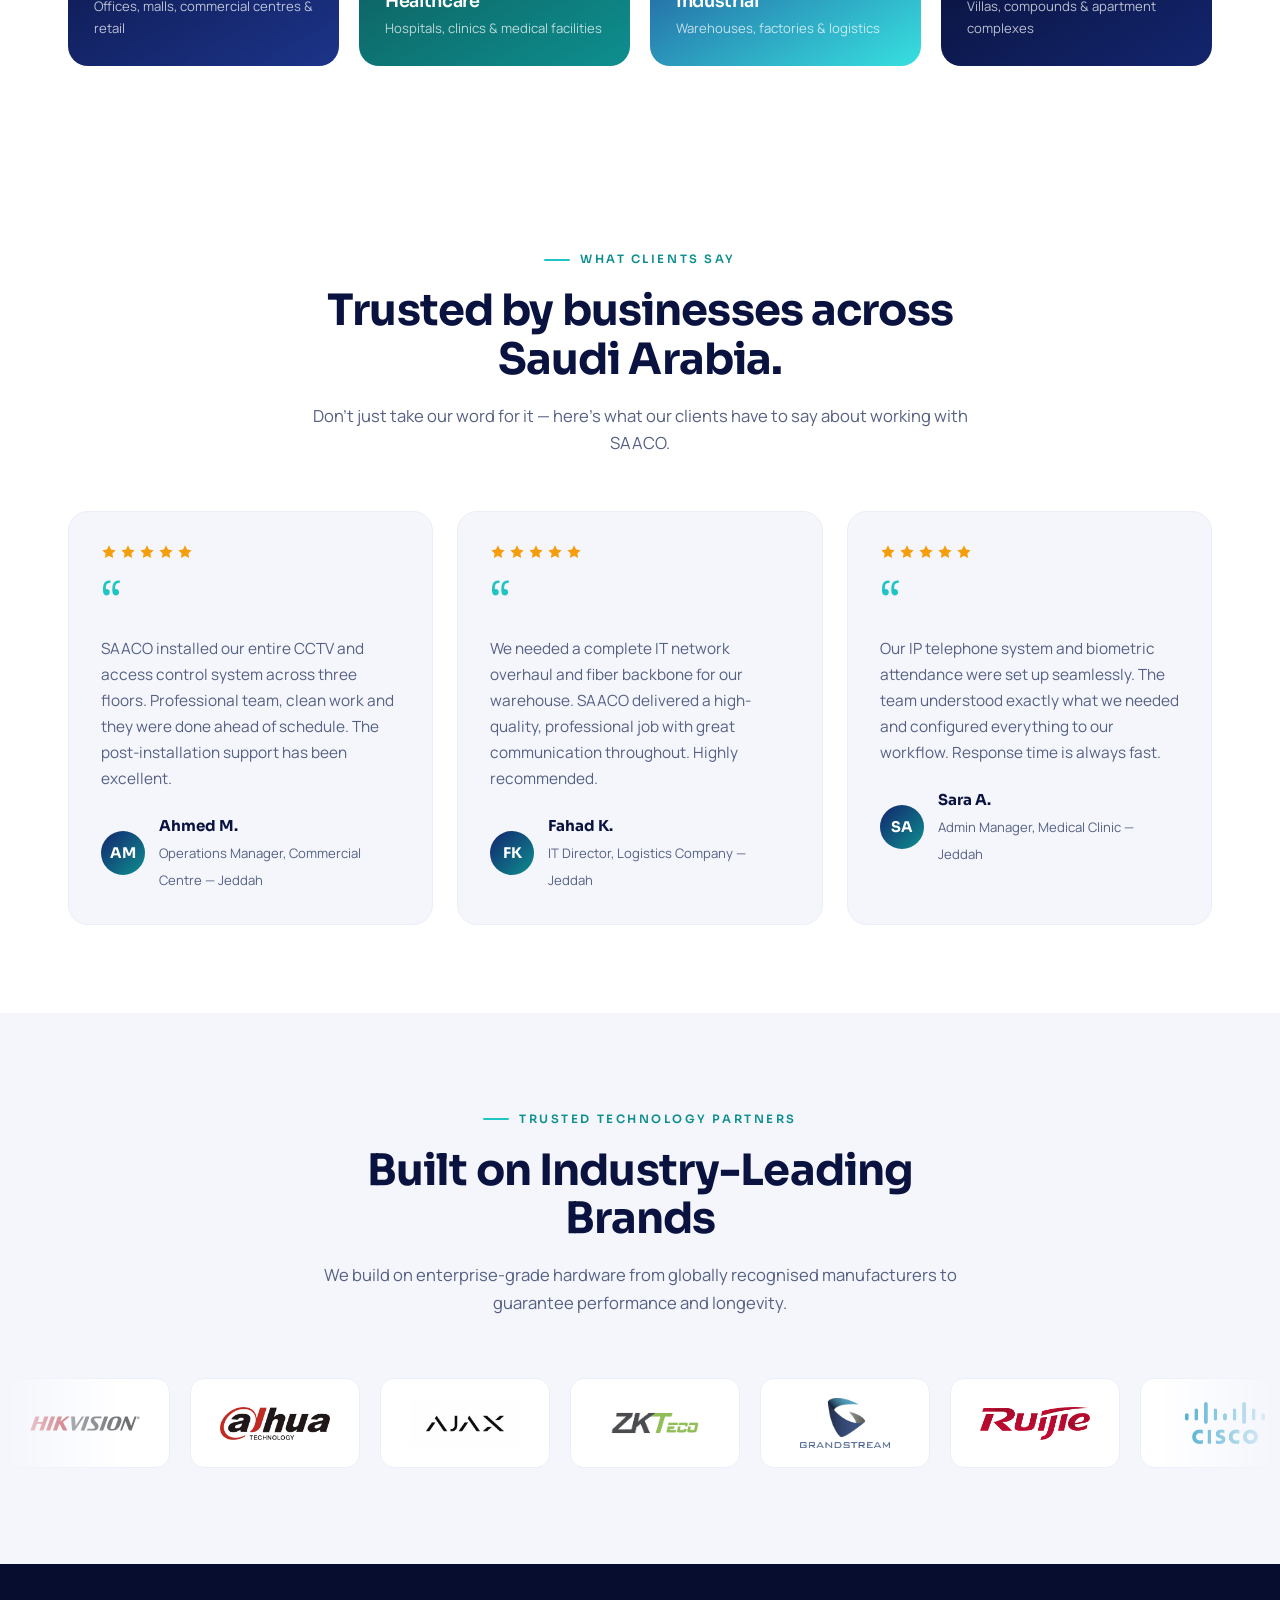
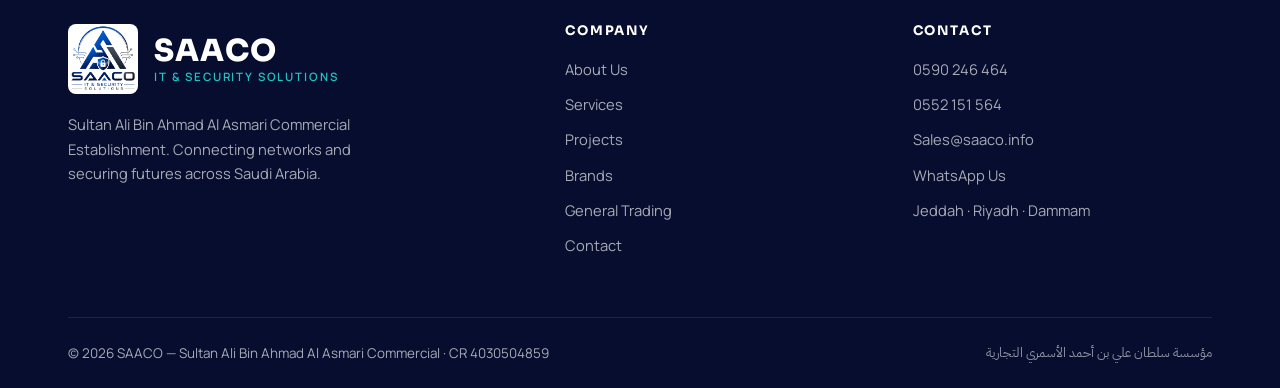
==== commit 1f8991df: "Add division entry gate and General Trading profile page Visitors landing on the homepage now see a " ====
--- a/index.html
+++ b/index.html
@@ -10,8 +10,32 @@
 <link href="https://fonts.googleapis.com/css2?family=Sora:wght@400;500;600;700;800&family=Manrope:wght@400;500;600;700&family=IBM+Plex+Sans+Arabic:wght@500;600;700&display=swap" rel="stylesheet" />
 <link rel="icon" href="logo.png" type="image/png" />
 <link rel="stylesheet" href="css/style.css" />
+<script>document.documentElement.classList.add('gate-on');</script>
 </head>
 <body>
+
+<!-- ============ DIVISION GATE ============ -->
+<div class="gate" id="divisionGate" role="dialog" aria-modal="true" aria-labelledby="gateTitle">
+  <div class="gate-inner">
+    <img class="gate-logo" src="logo.png" alt="SAACO" />
+    <h1 id="gateTitle">Welcome to SAACO</h1>
+    <p class="gate-sub">Sultan Ali Bin Ahmad Al Asmari Commercial &mdash; please choose a division</p>
+    <div class="gate-cards">
+      <button class="gate-card" id="gateIT" type="button">
+        <span class="gate-ic"><svg viewBox="0 0 24 24"><path d="M12 3l7.5 3v5.2c0 4.5-3 8.1-7.5 9.8-4.5-1.7-7.5-5.3-7.5-9.8V6L12 3z"/><path d="M9 12.2l2.1 2.1L15.2 10"/></svg></span>
+        <b>IT &amp; Security Solutions</b>
+        <span class="gate-desc">CCTV, networking, biometrics, telephony &amp; access control</span>
+        <span class="gate-go">Enter site<svg viewBox="0 0 24 24"><path d="M5 12h13M13 6l6 6-6 6"/></svg></span>
+      </button>
+      <a class="gate-card" href="trading.html">
+        <span class="gate-ic"><svg viewBox="0 0 24 24"><path d="M3 8.5L12 4l9 4.5-9 4.5-9-4.5z"/><path d="M3 12.6l9 4.5 9-4.5"/><path d="M3 16.6l9 4.5 9-4.5"/></svg></span>
+        <b>General Trading</b>
+        <span class="gate-desc">Company profile &mdash; trading, supply &amp; general contracting</span>
+        <span class="gate-go">View profile<svg viewBox="0 0 24 24"><path d="M5 12h13M13 6l6 6-6 6"/></svg></span>
+      </a>
+    </div>
+  </div>
+</div>
 
 <!-- ============ WHATSAPP FAB ============ -->
 <a class="wa-fab" href="https://wa.me/966590246464?text=Hello%2C%20I%20would%20like%20to%20inquire%20about%20SAACO%27s%20IT%20%26%20Security%20services." target="_blank" rel="noopener" aria-label="Chat on WhatsApp">
--- a/css/style.css
+++ b/css/style.css
@@ -388,6 +388,69 @@
 .reveal.in{opacity:1;transform:none;}
 .reveal.d1{transition-delay:.08s;}.reveal.d2{transition-delay:.16s;}.reveal.d3{transition-delay:.24s;}
 .reveal.d4{transition-delay:.32s;}.reveal.d5{transition-delay:.4s;}.reveal.d6{transition-delay:.48s;}
+
+/* ============ DIVISION GATE ============ */
+.gate{
+  position:fixed;inset:0;z-index:2000;
+  display:flex;align-items:center;justify-content:center;
+  padding:34px 24px;overflow-y:auto;
+  background:linear-gradient(155deg,var(--navy-900) 0%,var(--navy-700) 55%,var(--navy-800) 100%);
+  opacity:0;visibility:hidden;pointer-events:none;
+  transition:opacity .5s var(--ease),visibility .5s var(--ease);
+}
+html.gate-on .gate{opacity:1;visibility:visible;pointer-events:auto;}
+html.gate-on,html.gate-on body{overflow:hidden;}
+.gate::before{
+  content:"";position:absolute;inset:0;
+  background:radial-gradient(60% 55% at 50% 0%,rgba(31,196,196,.18) 0%,transparent 70%);
+  pointer-events:none;
+}
+.gate-inner{position:relative;z-index:2;width:100%;max-width:860px;margin:auto;text-align:center;}
+.gate-logo{width:96px;height:96px;object-fit:contain;margin:0 auto 24px;border-radius:16px;background:#fff;padding:8px;}
+.gate h1{color:#fff;font-size:clamp(1.7rem,4vw,2.5rem);font-weight:800;}
+.gate-sub{color:rgba(255,255,255,.62);font-size:1rem;margin:14px 0 36px;}
+.gate-cards{display:grid;grid-template-columns:1fr 1fr;gap:20px;}
+.gate-card{
+  display:flex;flex-direction:column;align-items:center;gap:11px;
+  padding:36px 26px;border-radius:20px;cursor:pointer;text-align:center;
+  background:rgba(255,255,255,.045);border:1px solid rgba(31,196,196,.28);
+  -webkit-backdrop-filter:blur(8px);backdrop-filter:blur(8px);
+  color:#fff;font-family:inherit;font-size:1rem;
+  transition:transform .35s var(--ease),border-color .35s,background .35s,box-shadow .35s;
+}
+.gate-card:hover,.gate-card:focus-visible{
+  transform:translateY(-6px);border-color:var(--teal);
+  background:rgba(31,196,196,.09);box-shadow:0 22px 48px -20px rgba(31,196,196,.6);outline:none;
+}
+.gate-ic{
+  width:60px;height:60px;border-radius:16px;display:flex;align-items:center;justify-content:center;
+  background:rgba(31,196,196,.14);border:1px solid rgba(31,196,196,.32);
+}
+.gate-ic svg{width:28px;height:28px;stroke:var(--teal);fill:none;stroke-width:1.7;stroke-linecap:round;stroke-linejoin:round;}
+.gate-card b{font-family:'Sora',sans-serif;font-size:1.14rem;font-weight:700;letter-spacing:-.01em;}
+.gate-desc{color:rgba(255,255,255,.6);font-size:.87rem;line-height:1.5;max-width:270px;}
+.gate-go{
+  display:inline-flex;align-items:center;gap:7px;margin-top:6px;color:var(--teal-bright);
+  font-family:'Sora',sans-serif;font-size:.76rem;font-weight:600;letter-spacing:.1em;text-transform:uppercase;
+}
+.gate-go svg{width:16px;height:16px;stroke:currentColor;fill:none;stroke-width:2;stroke-linecap:round;stroke-linejoin:round;transition:transform .3s var(--ease);}
+.gate-card:hover .gate-go svg{transform:translateX(4px);}
+
+/* ============ TRADING PAGE ============ */
+.tr-nav nav{justify-content:space-between;gap:18px;}
+.tr-nav .brand-text span{color:var(--teal-deep);}
+.tr-actions{display:flex;gap:16px;flex-wrap:wrap;margin-top:28px;}
+.tr-doc{background:var(--mist);padding:52px 0 68px;}
+.pdf-frame{width:100%;height:min(84vh,1040px);border:0;border-radius:16px;background:#fff;box-shadow:var(--shadow);}
+.pdf-fallback{display:none;background:var(--white);border:1px solid var(--mist-2);border-radius:18px;padding:34px 26px;text-align:center;box-shadow:var(--shadow-sm);}
+.pdf-fallback .pdf-ic{width:62px;height:62px;margin:0 auto 18px;border-radius:16px;display:flex;align-items:center;justify-content:center;background:rgba(31,196,196,.1);border:1px solid rgba(31,196,196,.28);}
+.pdf-fallback .pdf-ic svg{width:28px;height:28px;stroke:var(--teal-deep);fill:none;stroke-width:1.7;stroke-linecap:round;stroke-linejoin:round;}
+.pdf-fallback h3{font-size:1.24rem;color:var(--navy-800);}
+.pdf-fallback p{color:var(--slate);font-size:.94rem;margin:12px auto 24px;max-width:380px;}
+.pdf-fallback .tr-actions{justify-content:center;margin-top:0;}
+/* .btn-ghost is built for dark grounds — restate it for the light fallback card */
+.pdf-fallback .btn-ghost{color:var(--navy-700);border-color:rgba(13,26,85,.2);}
+.pdf-fallback .btn-ghost:hover{color:var(--teal-deep);border-color:var(--teal);}
 
 /* ============ RESPONSIVE ============ */
 @media(max-width:980px){
@@ -418,7 +481,29 @@
   .gcard:nth-child(10){grid-column:1;grid-row:7;}
   .testi-grid{grid-template-columns:1fr;}
 }
+@media(max-width:900px){
+  /* mobile browsers refuse to render PDFs in an iframe — offer the file instead */
+  .pdf-frame{display:none;}
+  .pdf-fallback{display:block;}
+}
 @media(max-width:680px){
+  .gate{padding:26px 18px;align-items:flex-start;}
+  .gate-logo{width:76px;height:76px;margin-bottom:18px;}
+  .gate-sub{font-size:.88rem;margin:11px 0 24px;}
+  .gate-cards{grid-template-columns:1fr;gap:14px;}
+  .gate-card{padding:24px 20px;gap:9px;}
+  .gate-ic{width:52px;height:52px;border-radius:14px;}
+  .gate-ic svg{width:24px;height:24px;}
+  .gate-card b{font-size:1.02rem;}
+  .gate-desc{font-size:.82rem;}
+  .tr-nav nav{height:auto;padding:16px 0;gap:12px;}
+  .tr-nav .logo-mark{width:50px;height:50px;}
+  .tr-nav .brand-text b{font-size:1.25rem;}
+  .tr-nav .brand-text span{font-size:.6rem;letter-spacing:.12em;}
+  .tr-nav .brand{gap:10px;}
+  .tr-nav .btn{padding:11px 15px;font-size:.78rem;white-space:nowrap;}
+  .tr-actions .btn{width:100%;justify-content:center;}
+  .tr-doc{padding:38px 0 48px;}
   .nav-links{display:none;}
   .menu-toggle{display:flex;}
   .topbar .wrap{height:auto;padding:8px 0;row-gap:4px;justify-content:center;text-align:center;}
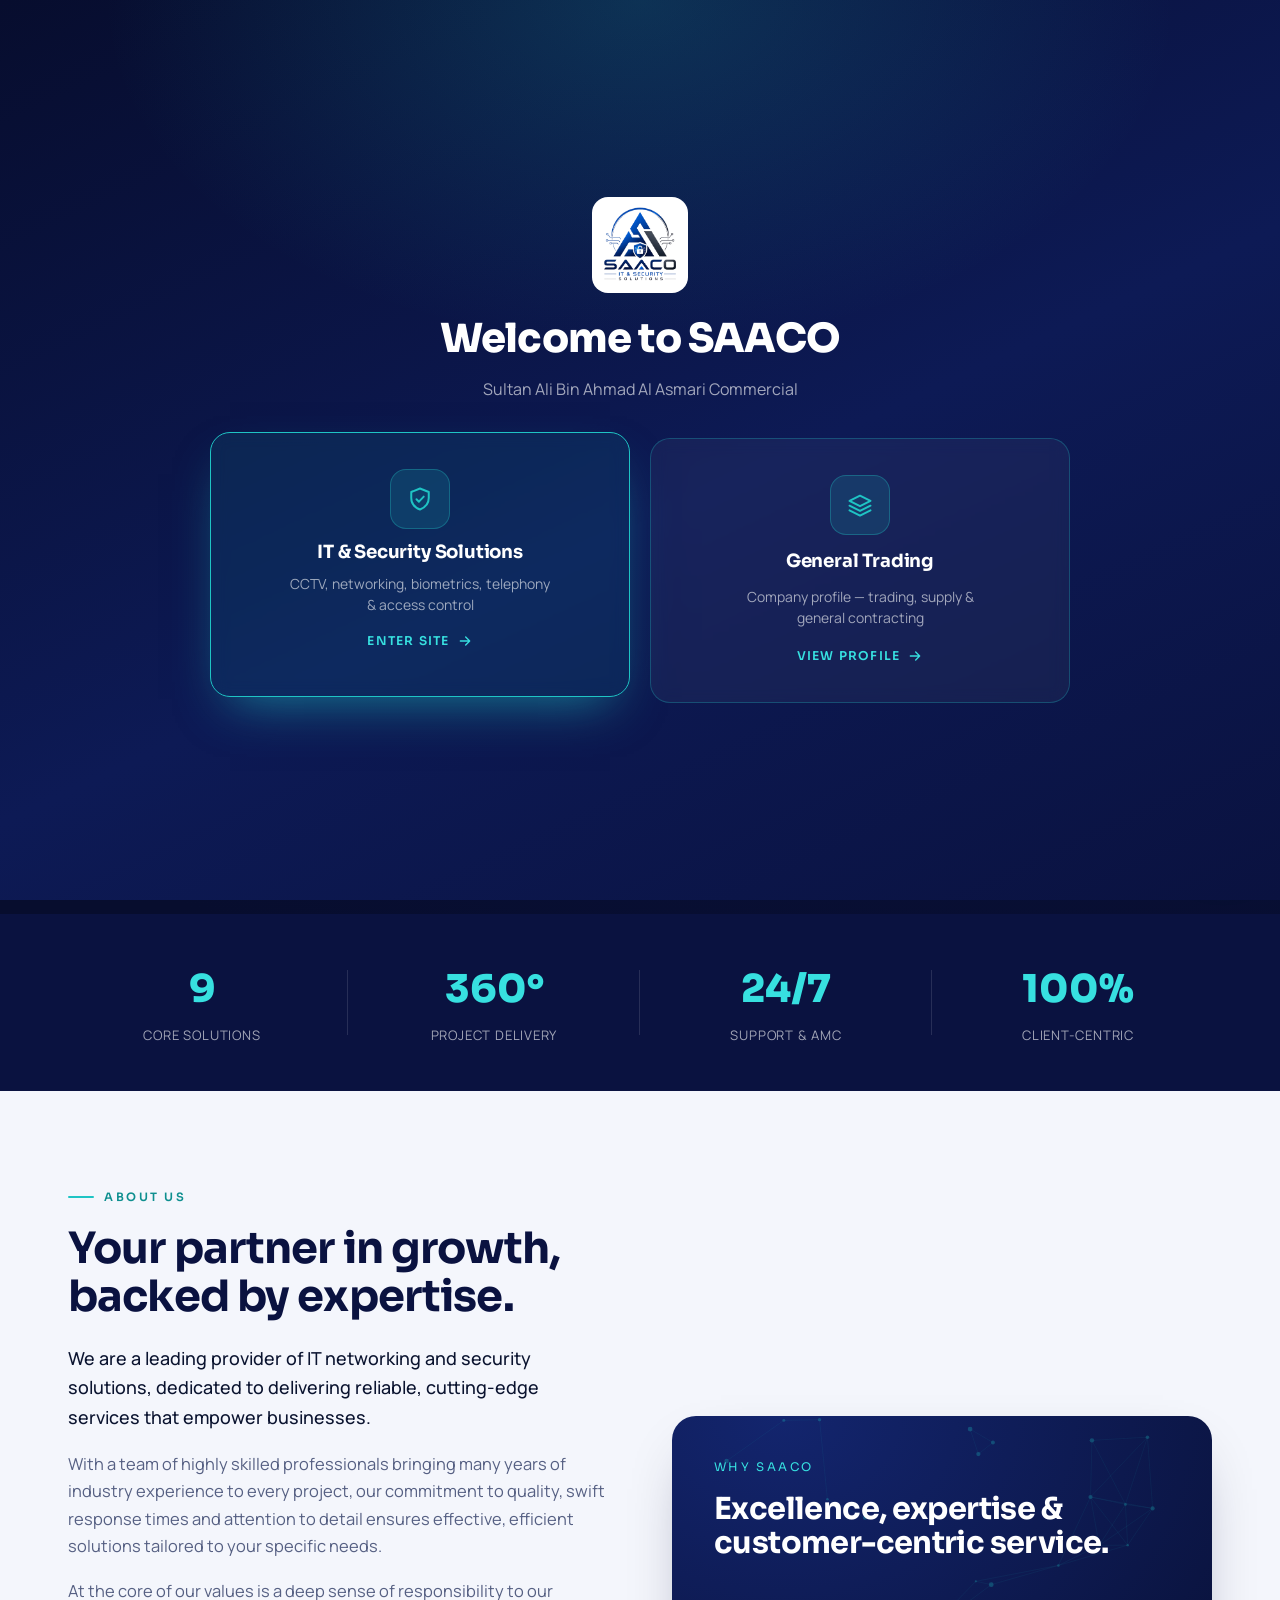
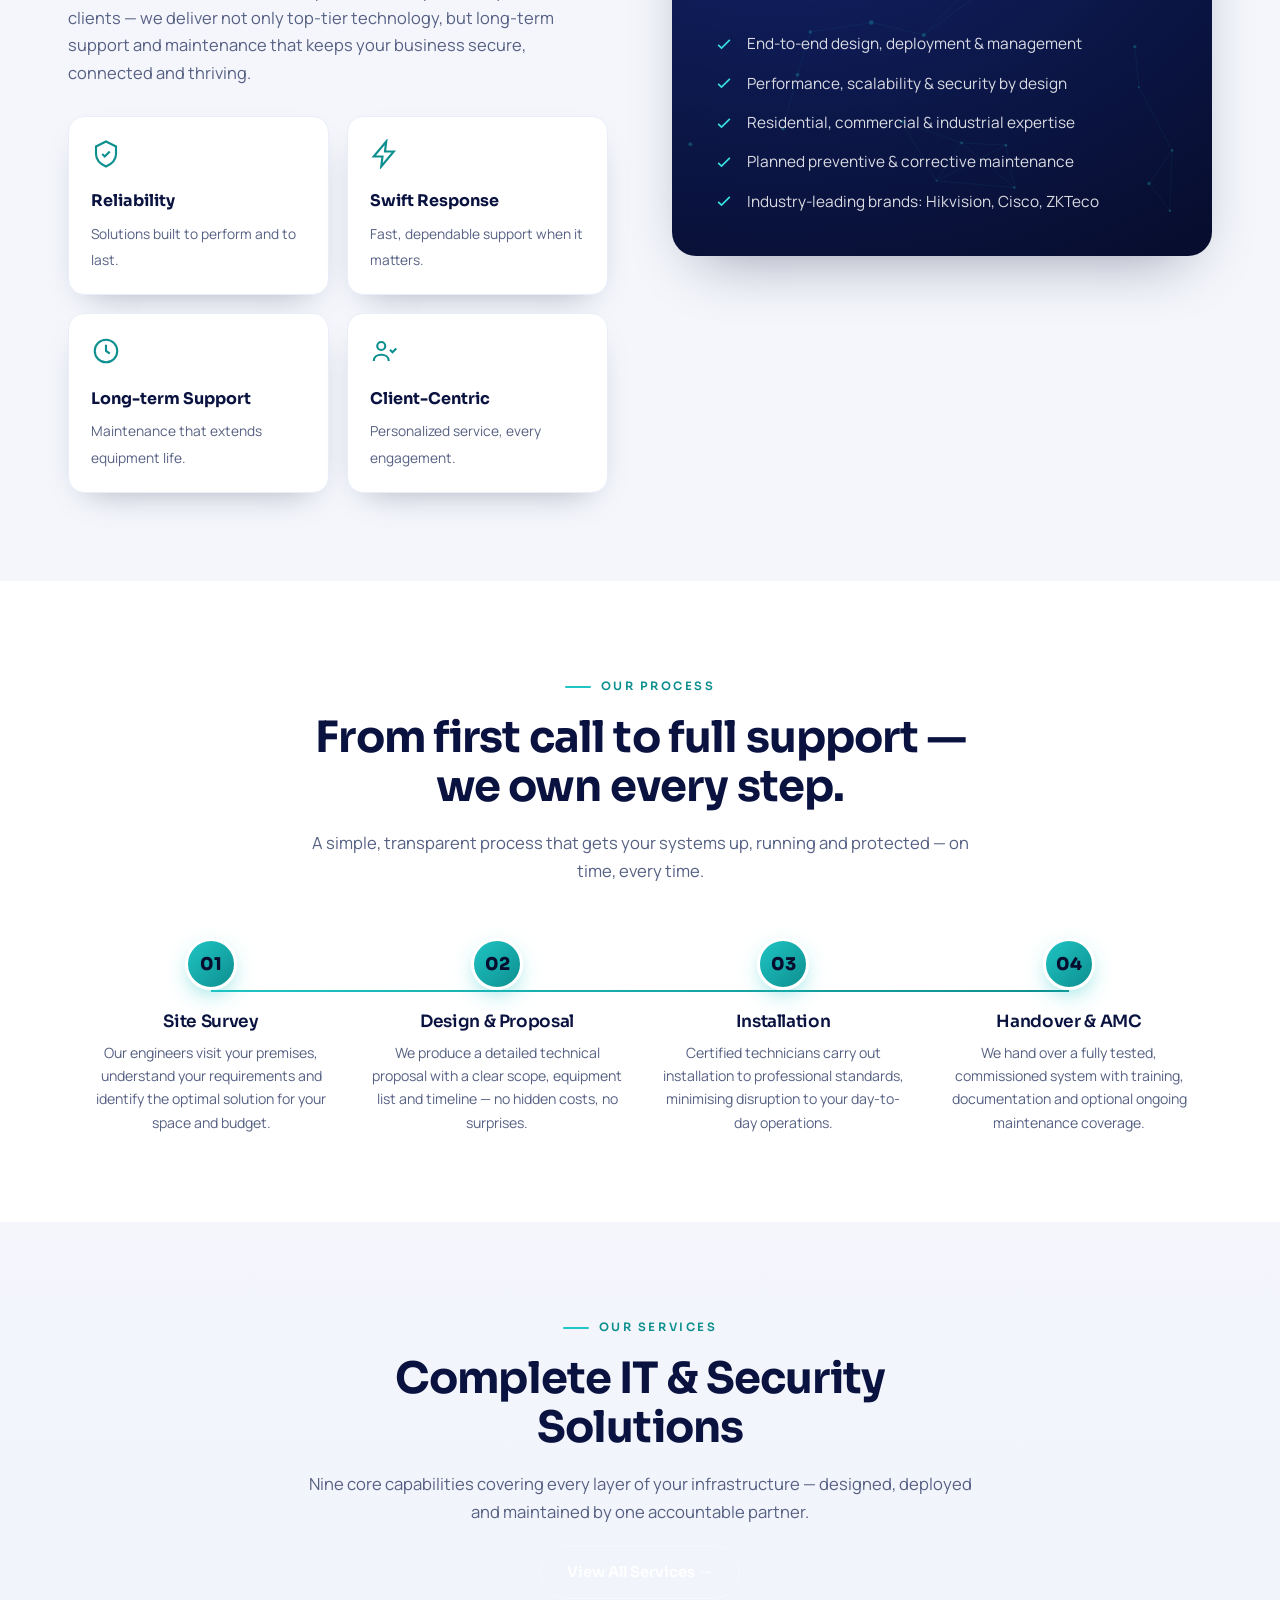
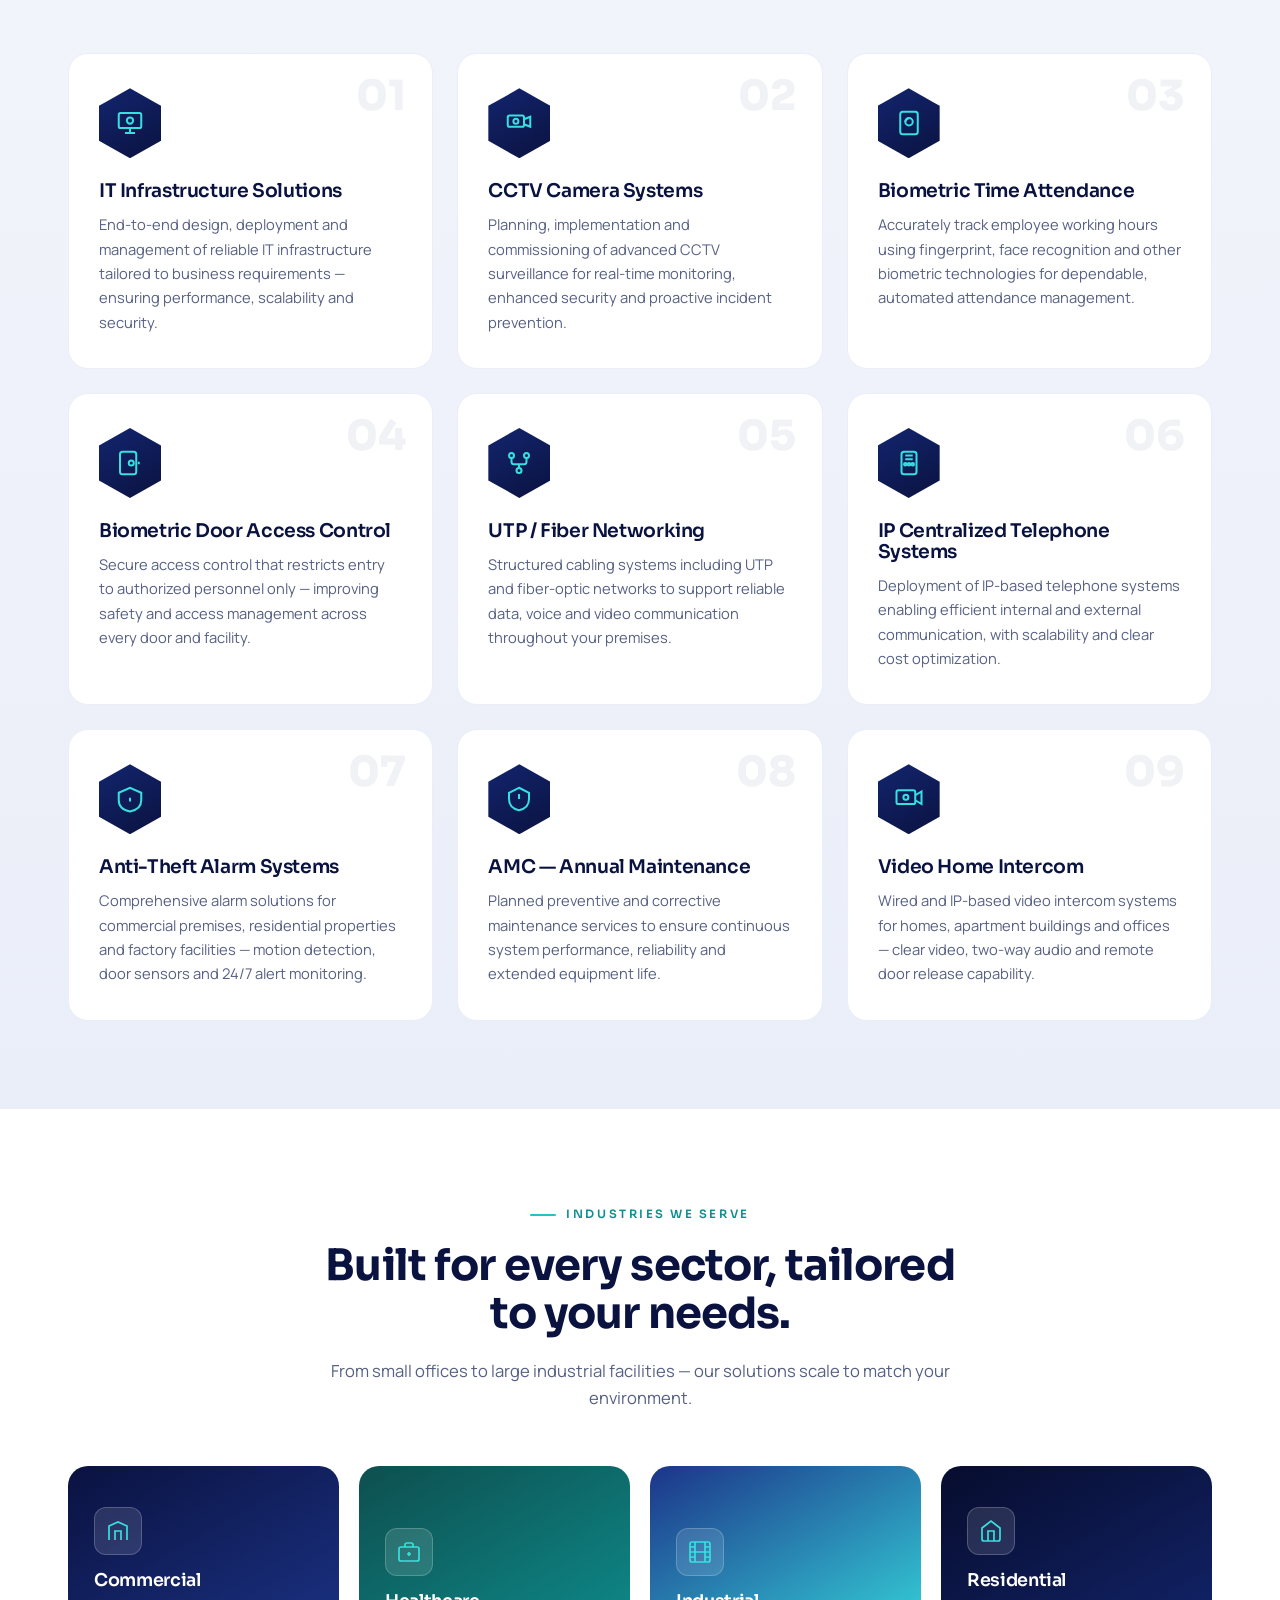
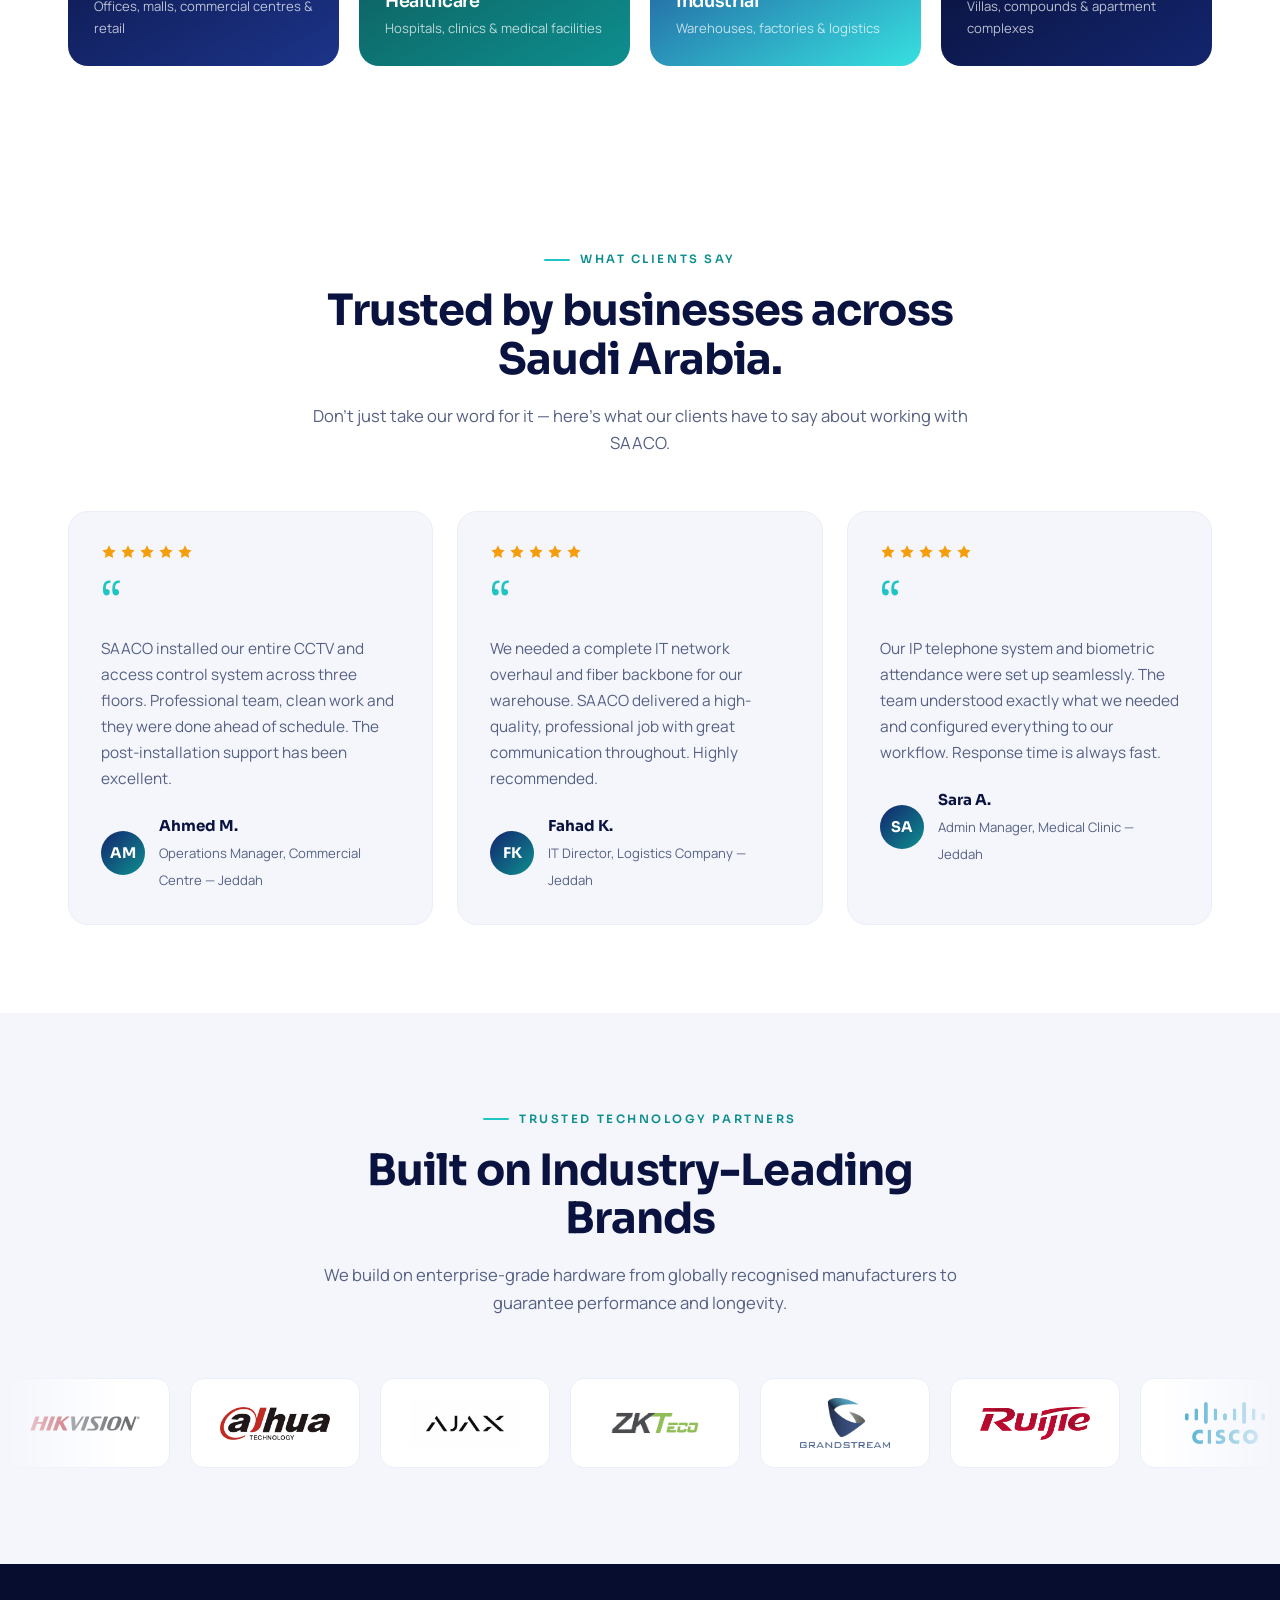
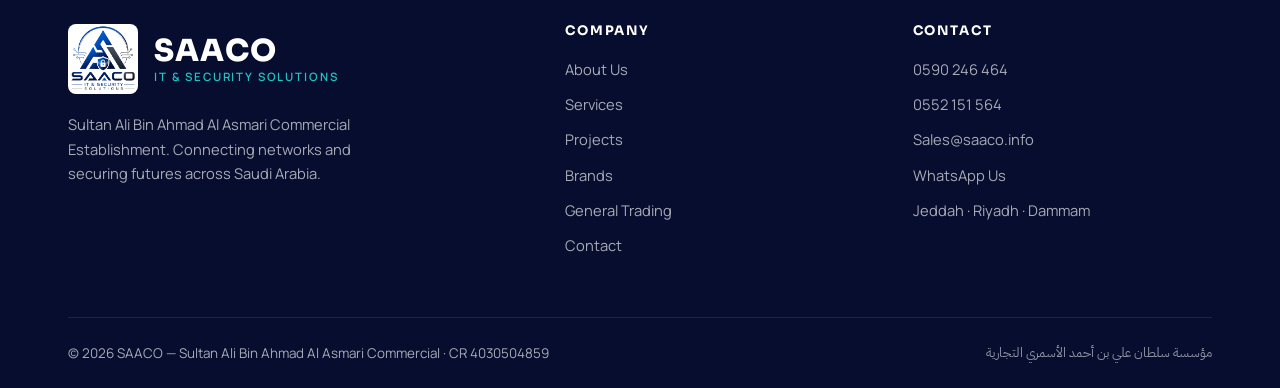
==== commit 7fcf2a9c: "Render the trading profile inline on phones Mobile browsers will not display a PDF inside an iframe," ====
--- a/index.html
+++ b/index.html
@@ -19,7 +19,7 @@
   <div class="gate-inner">
     <img class="gate-logo" src="logo.png" alt="SAACO" />
     <h1 id="gateTitle">Welcome to SAACO</h1>
-    <p class="gate-sub">Sultan Ali Bin Ahmad Al Asmari Commercial &mdash; please choose a division</p>
+    <p class="gate-sub">Sultan Ali Bin Ahmad Al Asmari Commercial</p>
     <div class="gate-cards">
       <button class="gate-card" id="gateIT" type="button">
         <span class="gate-ic"><svg viewBox="0 0 24 24"><path d="M12 3l7.5 3v5.2c0 4.5-3 8.1-7.5 9.8-4.5-1.7-7.5-5.3-7.5-9.8V6L12 3z"/><path d="M9 12.2l2.1 2.1L15.2 10"/></svg></span>
--- a/css/style.css
+++ b/css/style.css
@@ -442,15 +442,14 @@
 .tr-actions{display:flex;gap:16px;flex-wrap:wrap;margin-top:28px;}
 .tr-doc{background:var(--mist);padding:52px 0 68px;}
 .pdf-frame{width:100%;height:min(84vh,1040px);border:0;border-radius:16px;background:#fff;box-shadow:var(--shadow);}
-.pdf-fallback{display:none;background:var(--white);border:1px solid var(--mist-2);border-radius:18px;padding:34px 26px;text-align:center;box-shadow:var(--shadow-sm);}
-.pdf-fallback .pdf-ic{width:62px;height:62px;margin:0 auto 18px;border-radius:16px;display:flex;align-items:center;justify-content:center;background:rgba(31,196,196,.1);border:1px solid rgba(31,196,196,.28);}
-.pdf-fallback .pdf-ic svg{width:28px;height:28px;stroke:var(--teal-deep);fill:none;stroke-width:1.7;stroke-linecap:round;stroke-linejoin:round;}
-.pdf-fallback h3{font-size:1.24rem;color:var(--navy-800);}
-.pdf-fallback p{color:var(--slate);font-size:.94rem;margin:12px auto 24px;max-width:380px;}
-.pdf-fallback .tr-actions{justify-content:center;margin-top:0;}
-/* .btn-ghost is built for dark grounds — restate it for the light fallback card */
-.pdf-fallback .btn-ghost{color:var(--navy-700);border-color:rgba(13,26,85,.2);}
-.pdf-fallback .btn-ghost:hover{color:var(--teal-deep);border-color:var(--teal);}
+.pdf-pages{display:none;}
+.pdf-pages img{width:100%;height:auto;border-radius:12px;box-shadow:var(--shadow-sm);background:#fff;margin-bottom:16px;}
+.pdf-pages-foot{text-align:center;padding-top:14px;}
+.pdf-pages-foot p{color:var(--slate);font-size:.92rem;margin-bottom:16px;}
+.pdf-pages-foot .tr-actions{justify-content:center;margin-top:0;}
+/* .btn-ghost is built for dark grounds — restate it for this light section */
+.pdf-pages .btn-ghost{color:var(--navy-700);border-color:rgba(13,26,85,.2);}
+.pdf-pages .btn-ghost:hover{color:var(--teal-deep);border-color:var(--teal);}
 
 /* ============ RESPONSIVE ============ */
 @media(max-width:980px){
@@ -482,9 +481,9 @@
   .testi-grid{grid-template-columns:1fr;}
 }
 @media(max-width:900px){
-  /* mobile browsers refuse to render PDFs in an iframe — offer the file instead */
+  /* mobile browsers refuse to render PDFs in an iframe — show the pages as images */
   .pdf-frame{display:none;}
-  .pdf-fallback{display:block;}
+  .pdf-pages{display:block;}
 }
 @media(max-width:680px){
   .gate{padding:26px 18px;align-items:flex-start;}
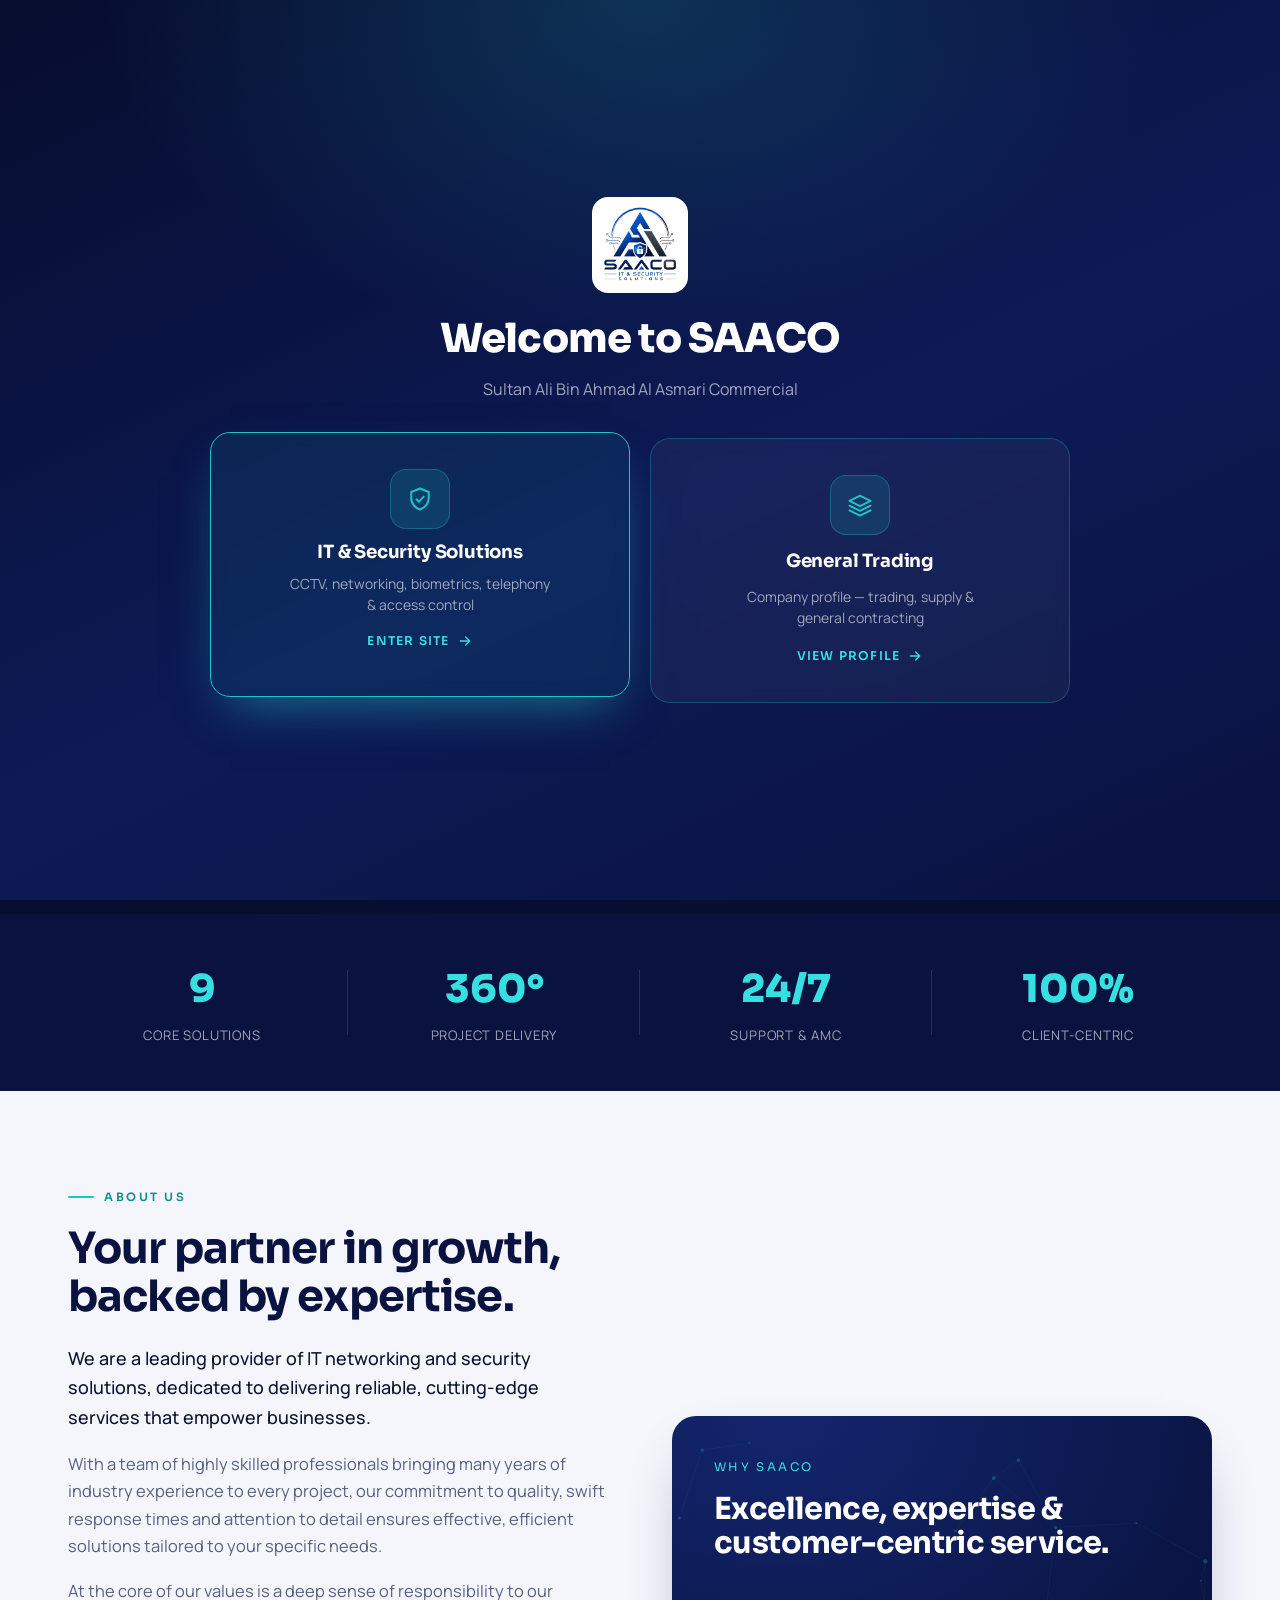
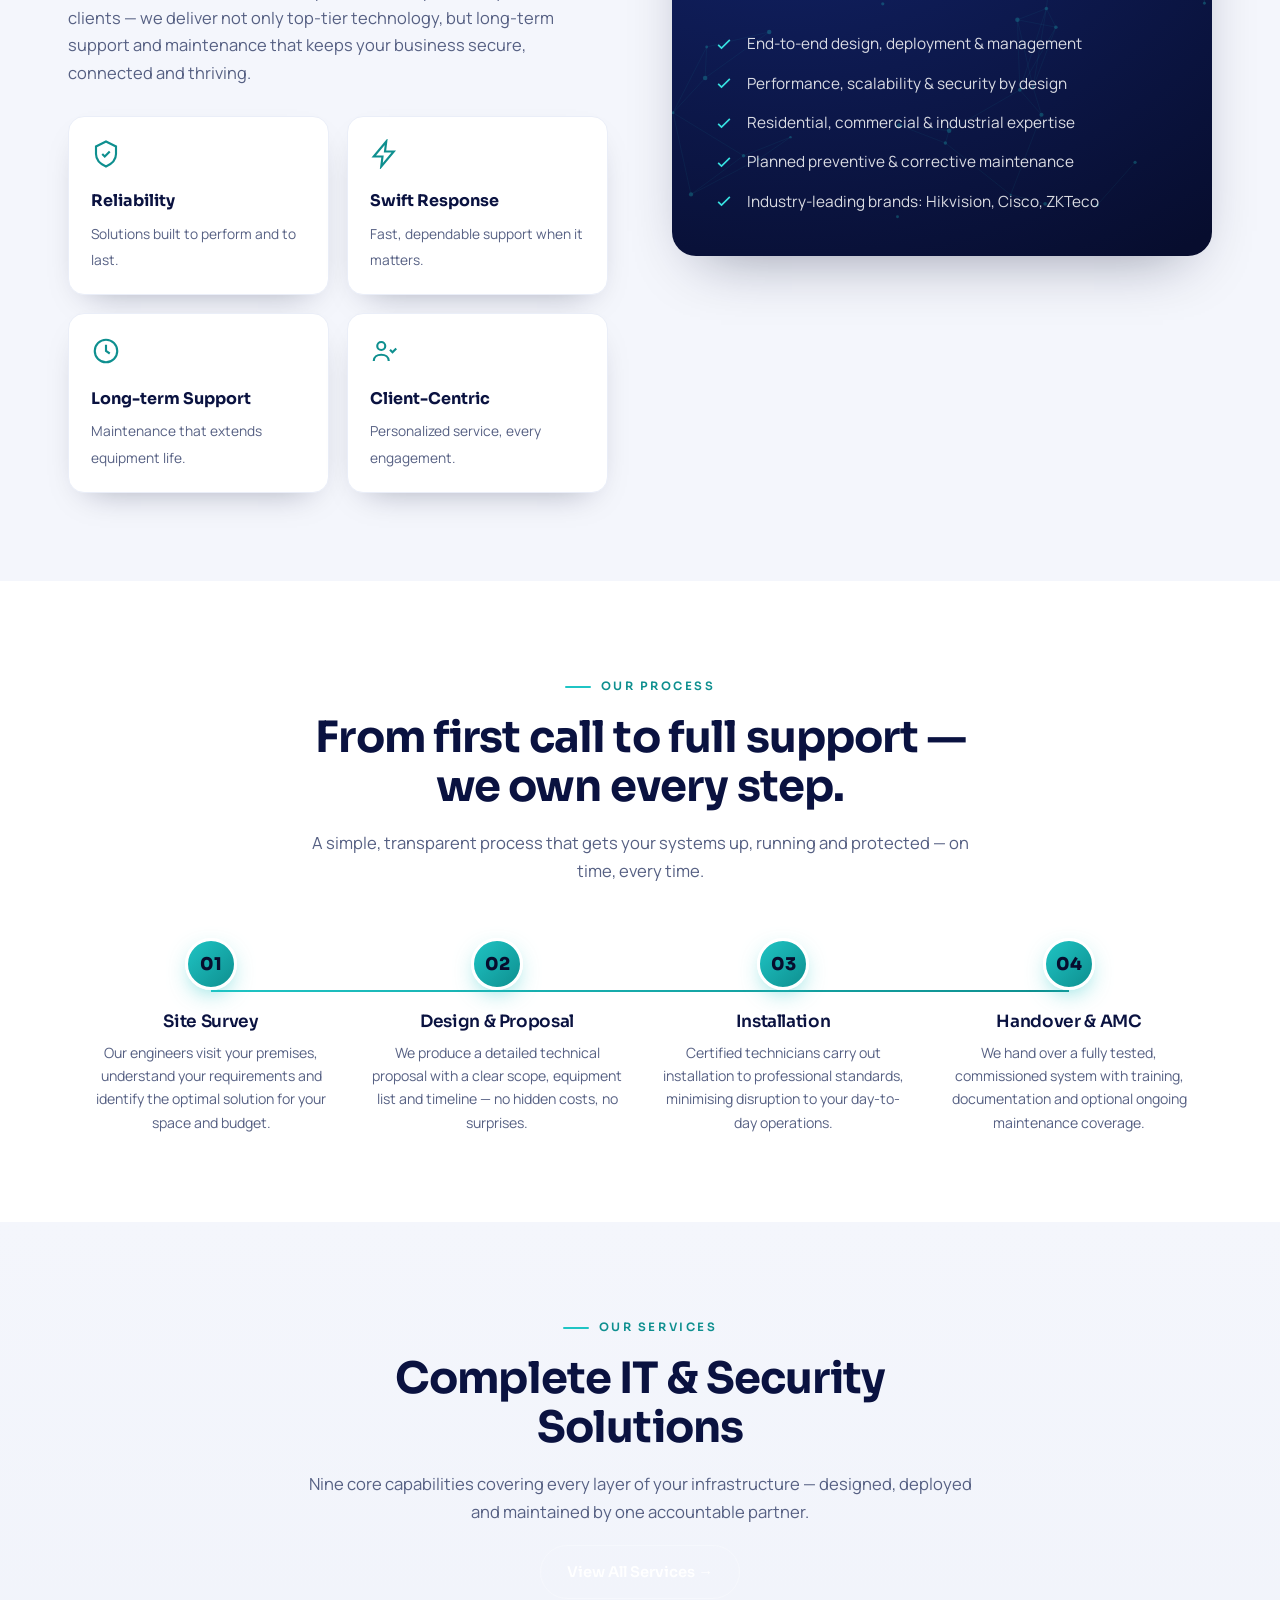
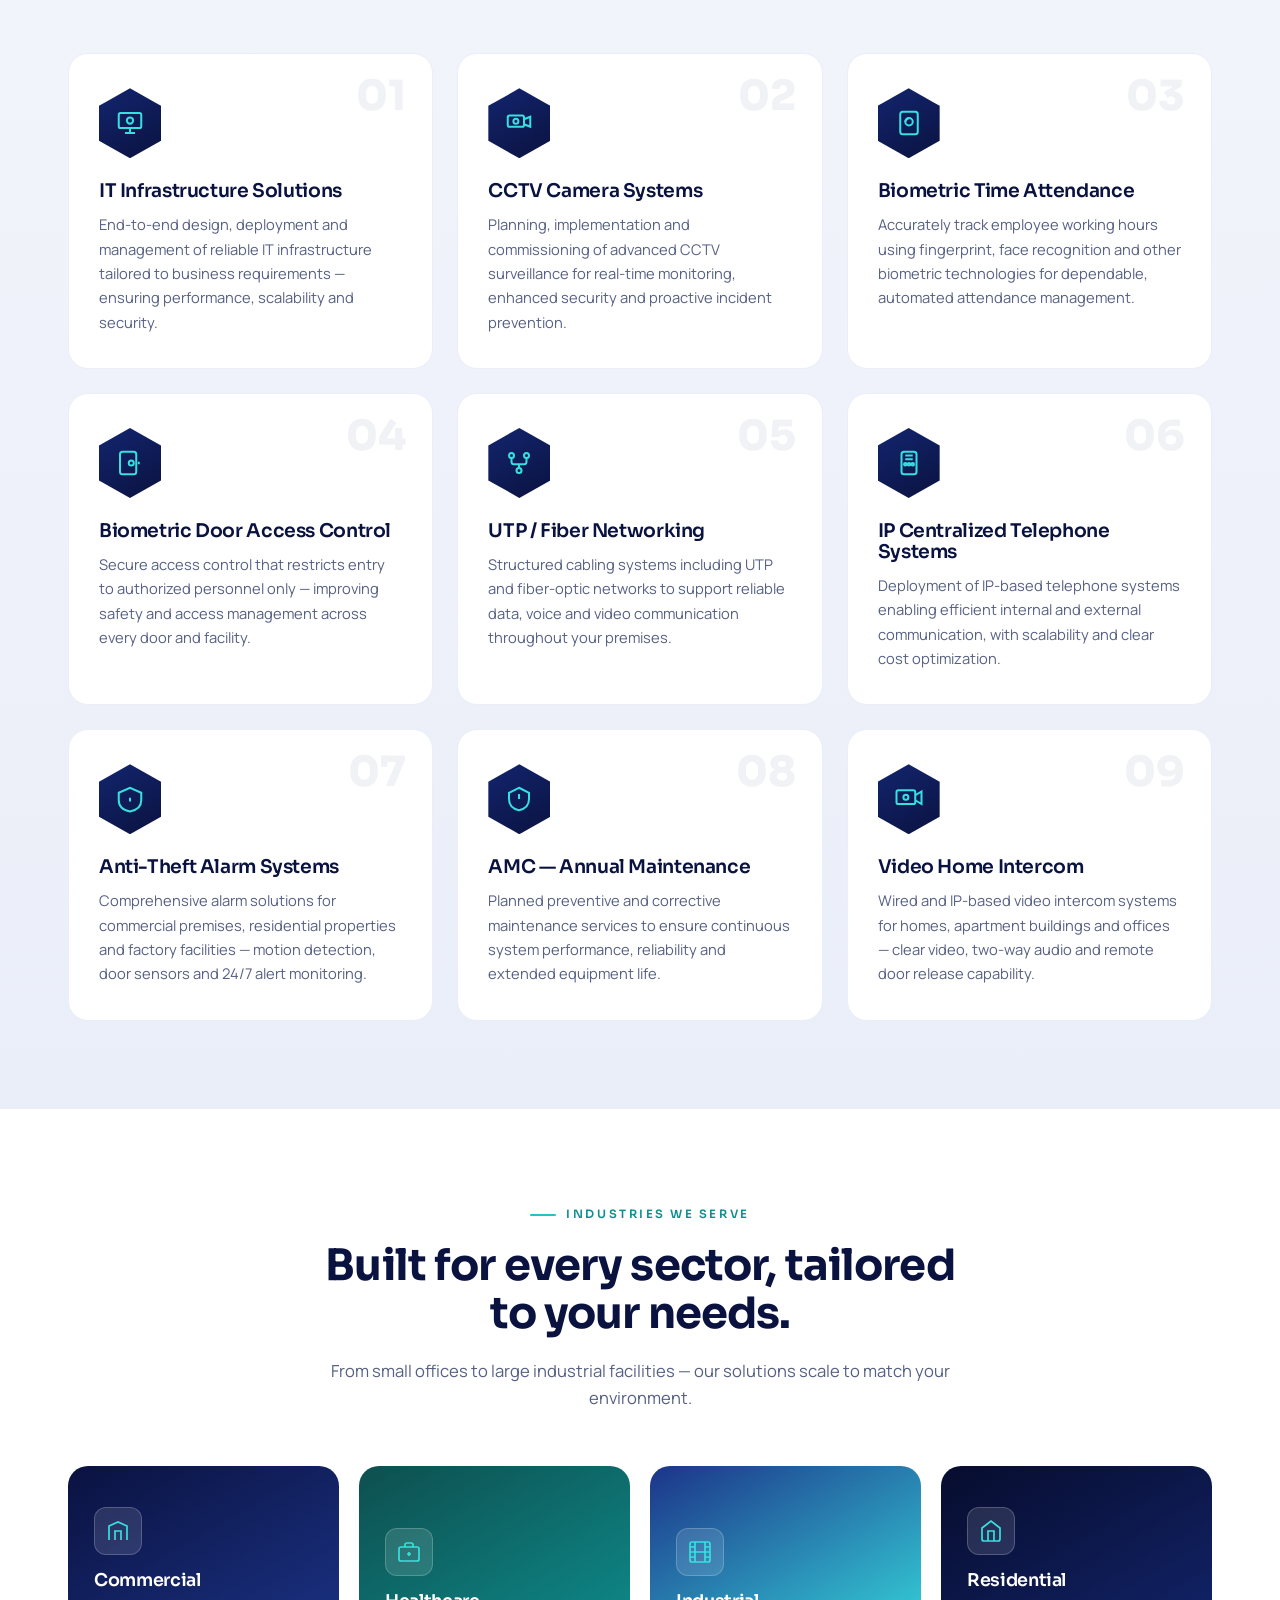
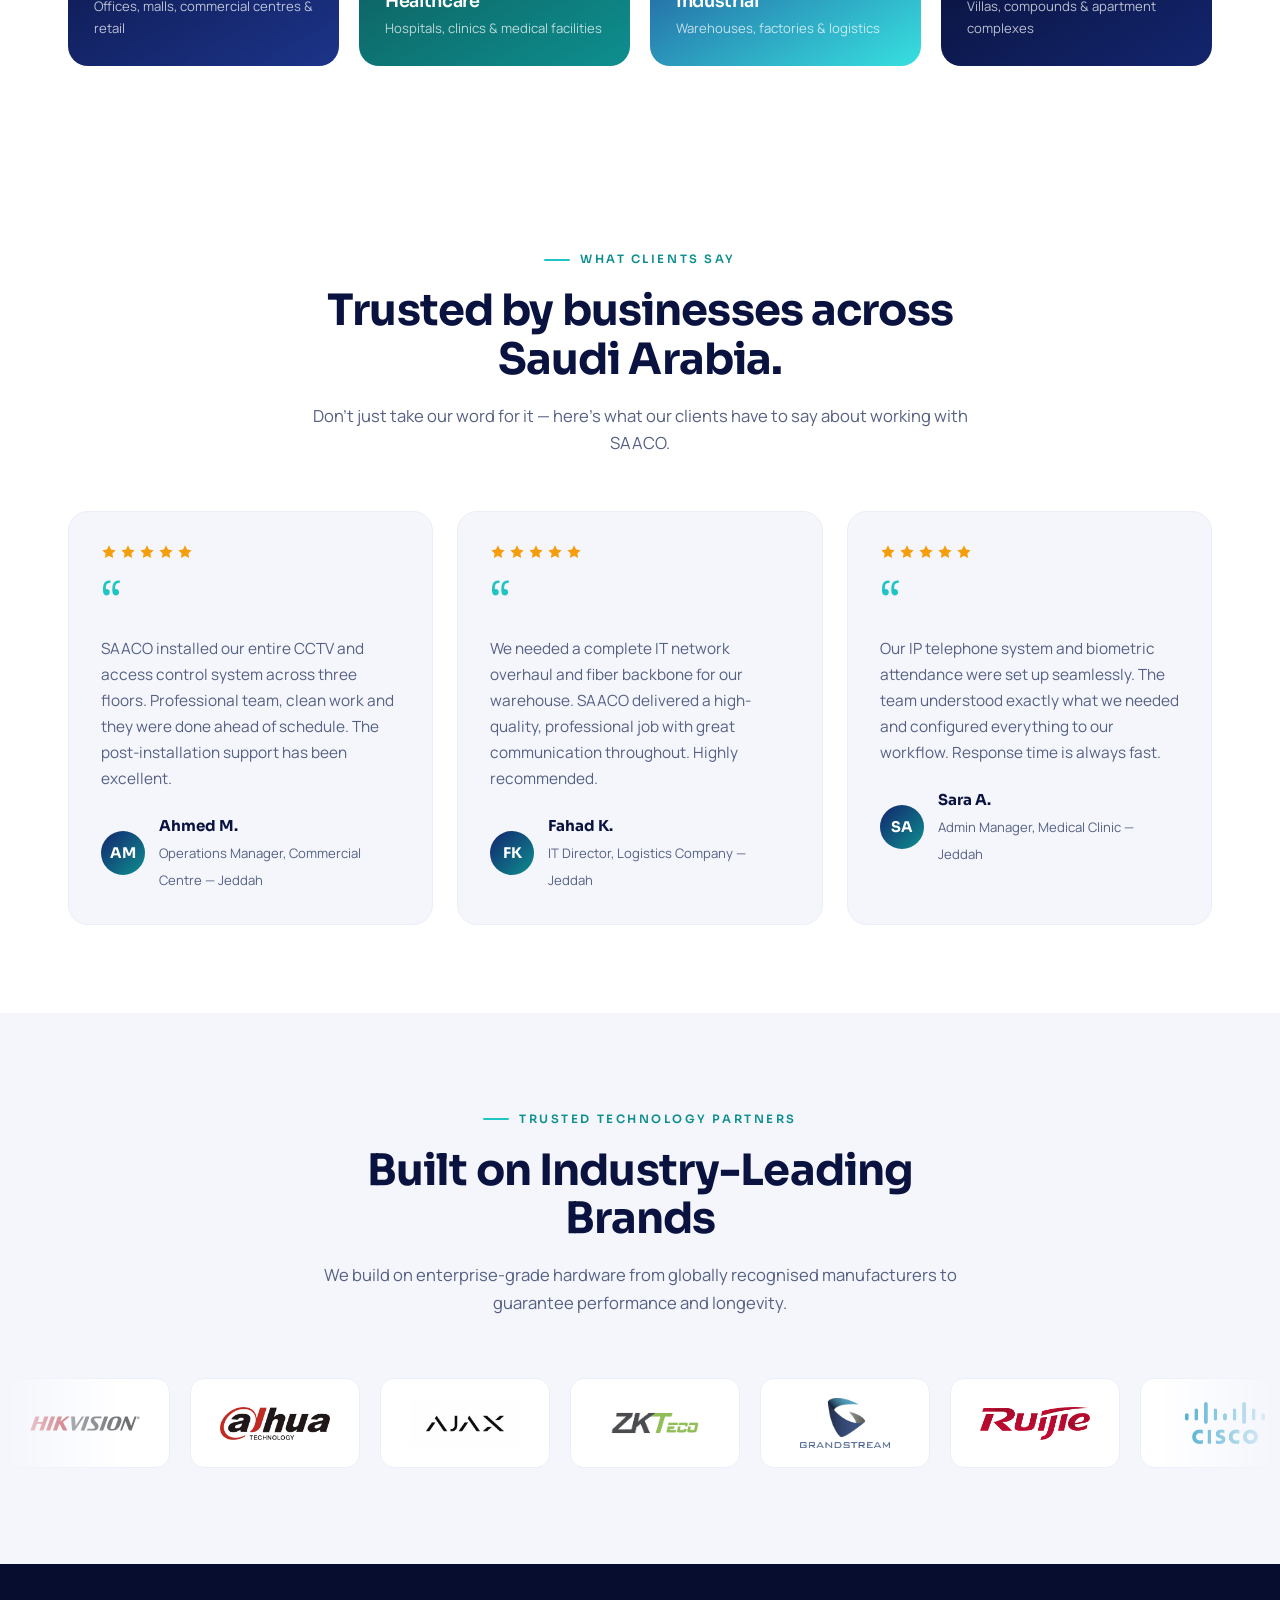
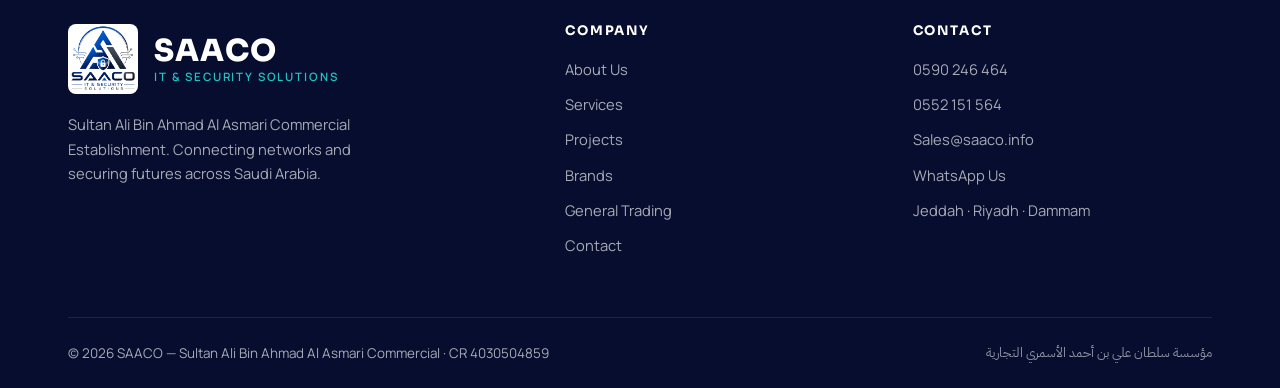
==== commit 54e3ca7b: "Show the division gate only on arrival, not internal navigation Clicking "IT & Security Site" on the" ====
--- a/index.html
+++ b/index.html
@@ -10,7 +10,21 @@
 <link href="https://fonts.googleapis.com/css2?family=Sora:wght@400;500;600;700;800&family=Manrope:wght@400;500;600;700&family=IBM+Plex+Sans+Arabic:wght@500;600;700&display=swap" rel="stylesheet" />
 <link rel="icon" href="logo.png" type="image/png" />
 <link rel="stylesheet" href="css/style.css" />
-<script>document.documentElement.classList.add('gate-on');</script>
+<script>
+// Gate arrivals from outside the site only — navigating home from another
+// SAACO page must not ask the visitor to choose a division all over again.
+(function() {
+  var internal = false;
+  try {
+    internal = !!document.referrer && new URL(document.referrer).origin === location.origin;
+  } catch (e) {}
+  if (location.search.indexOf('it=1') !== -1) {
+    internal = true;
+    if (history.replaceState) history.replaceState(null, '', location.pathname + location.hash);
+  }
+  if (!internal) document.documentElement.classList.add('gate-on');
+})();
+</script>
 </head>
 <body>
 
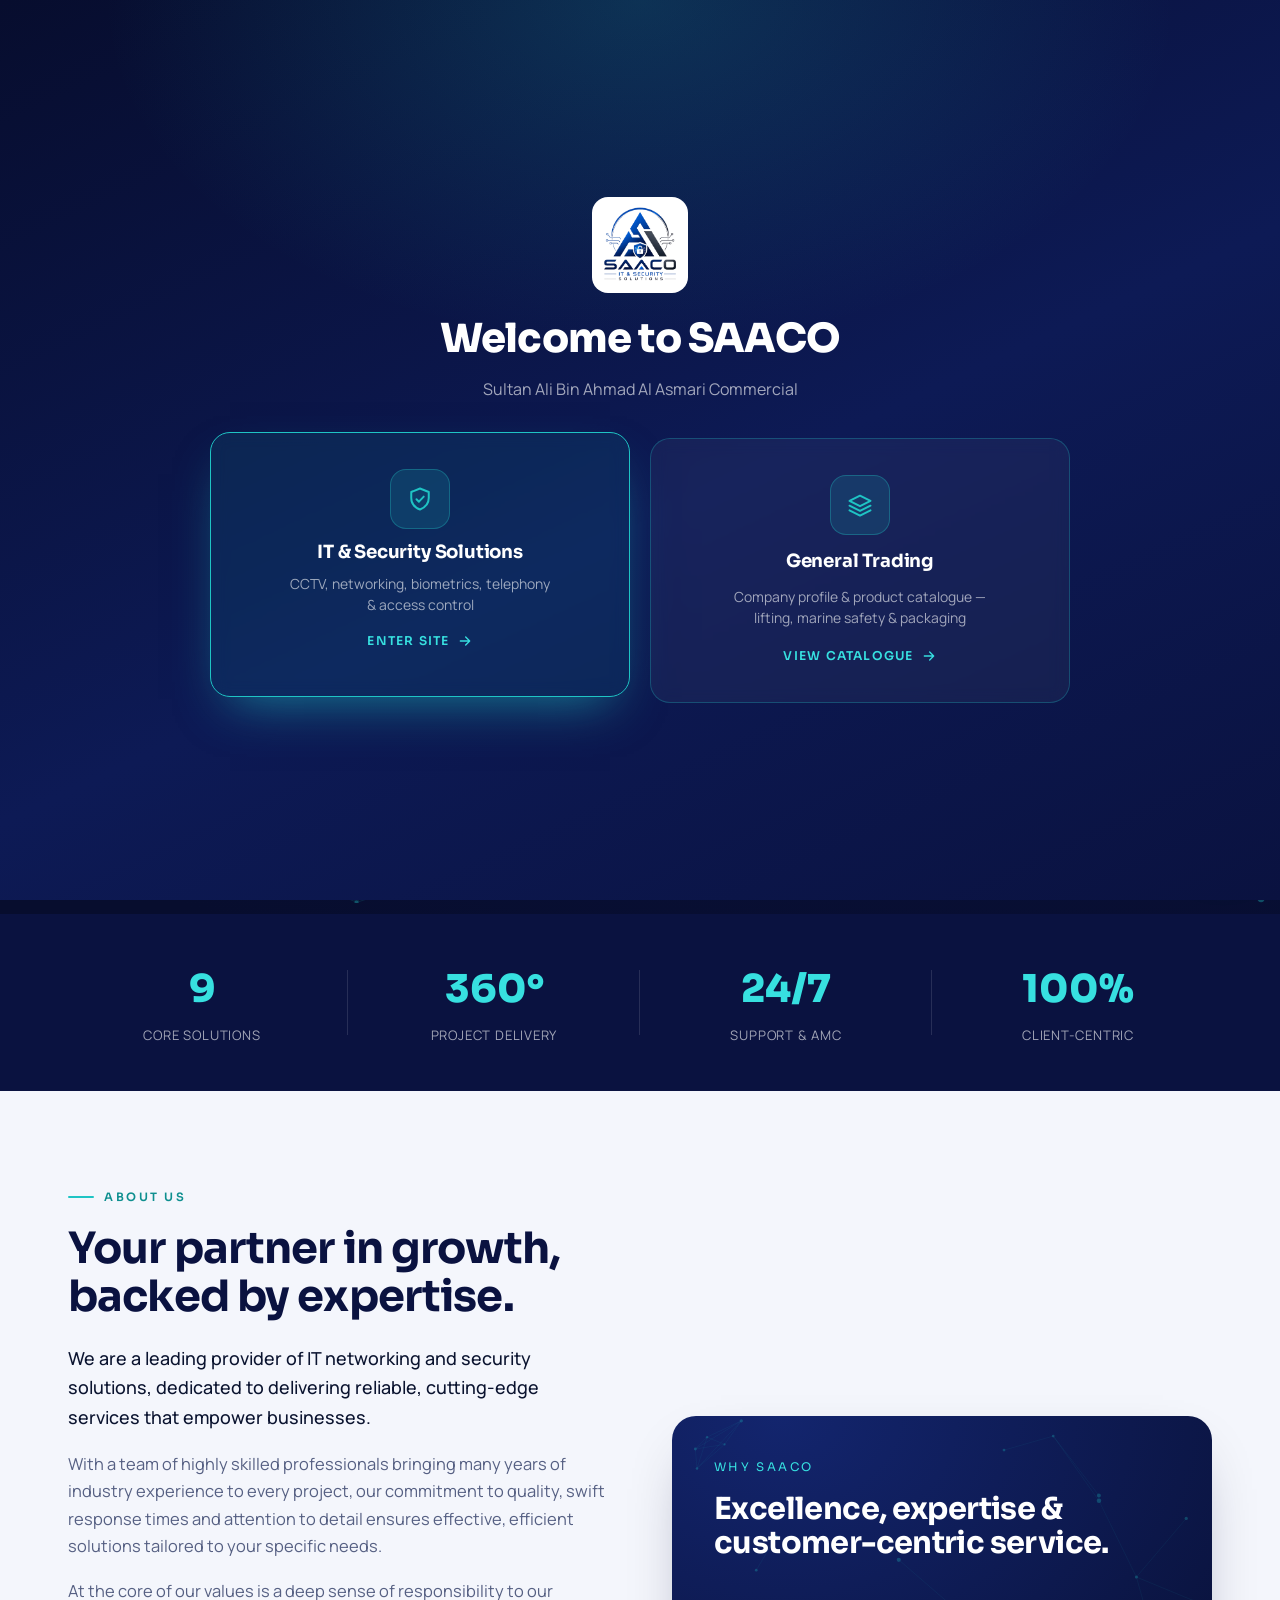
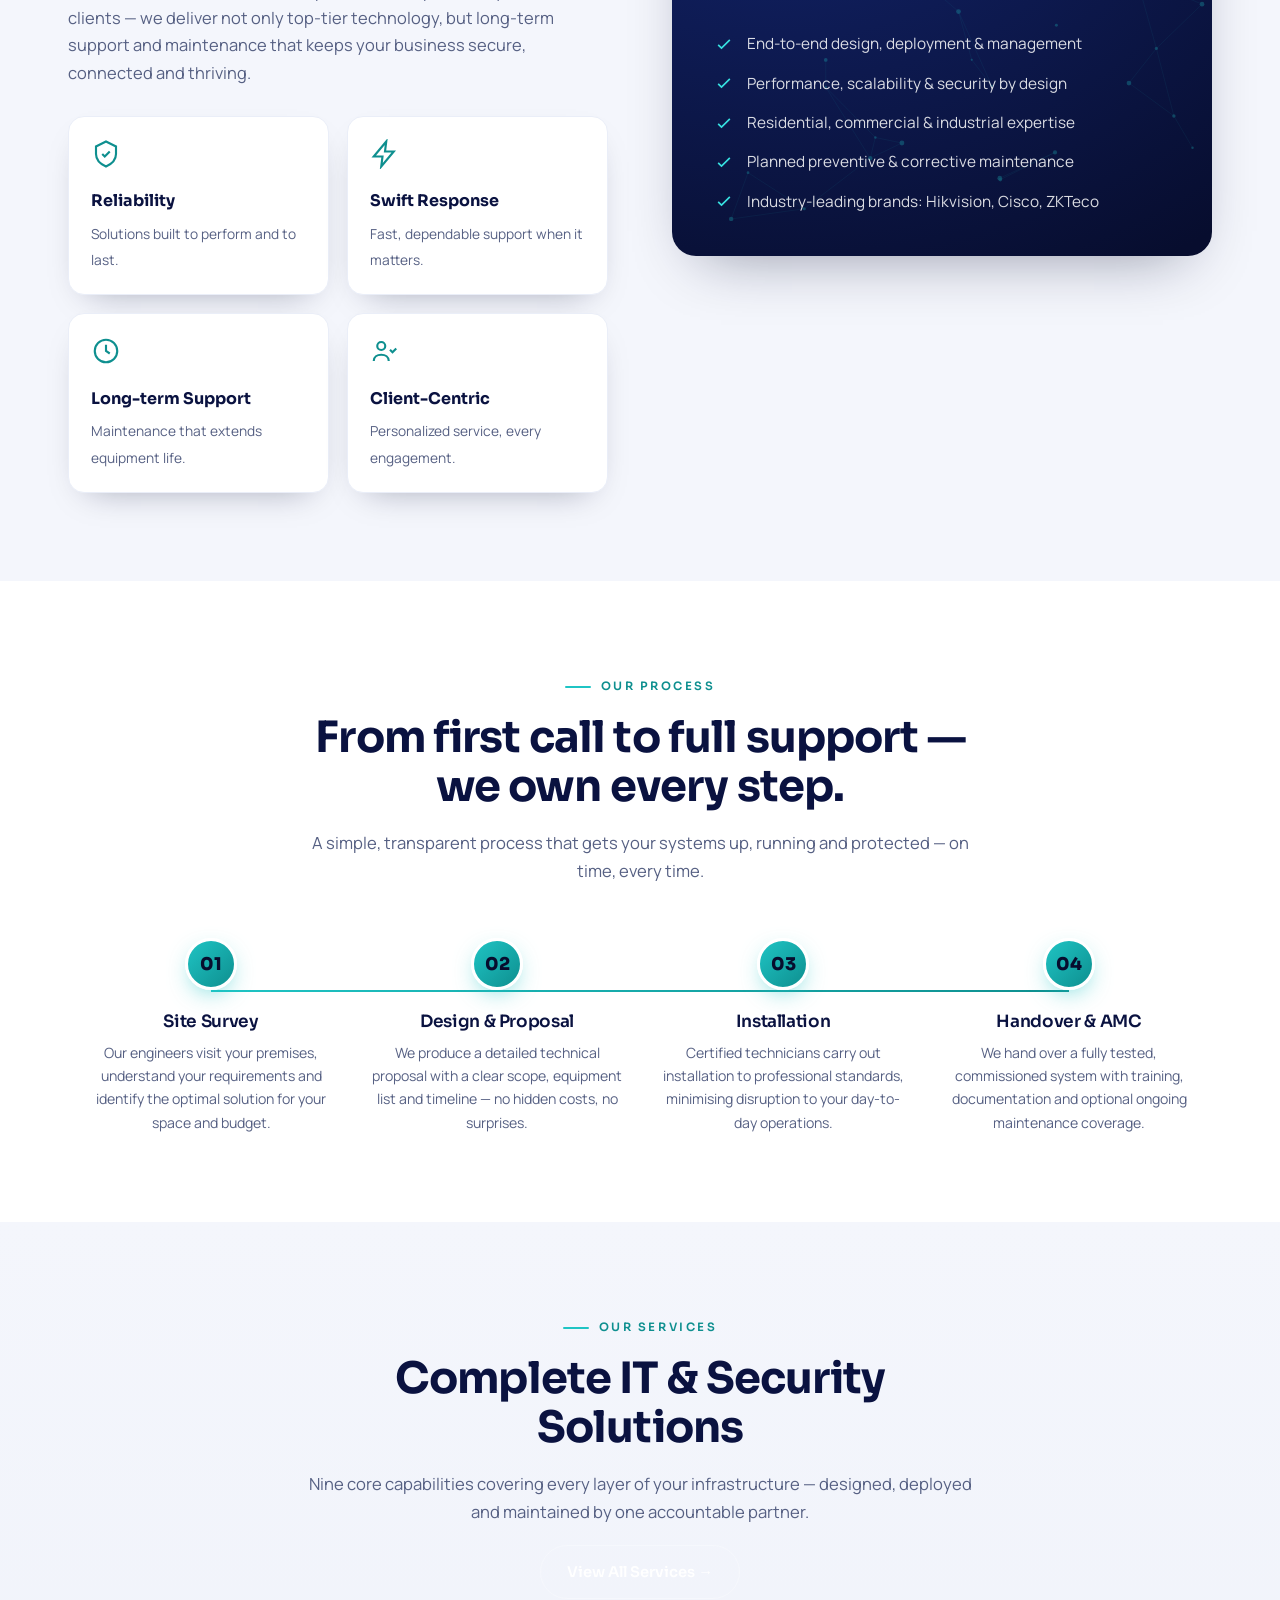
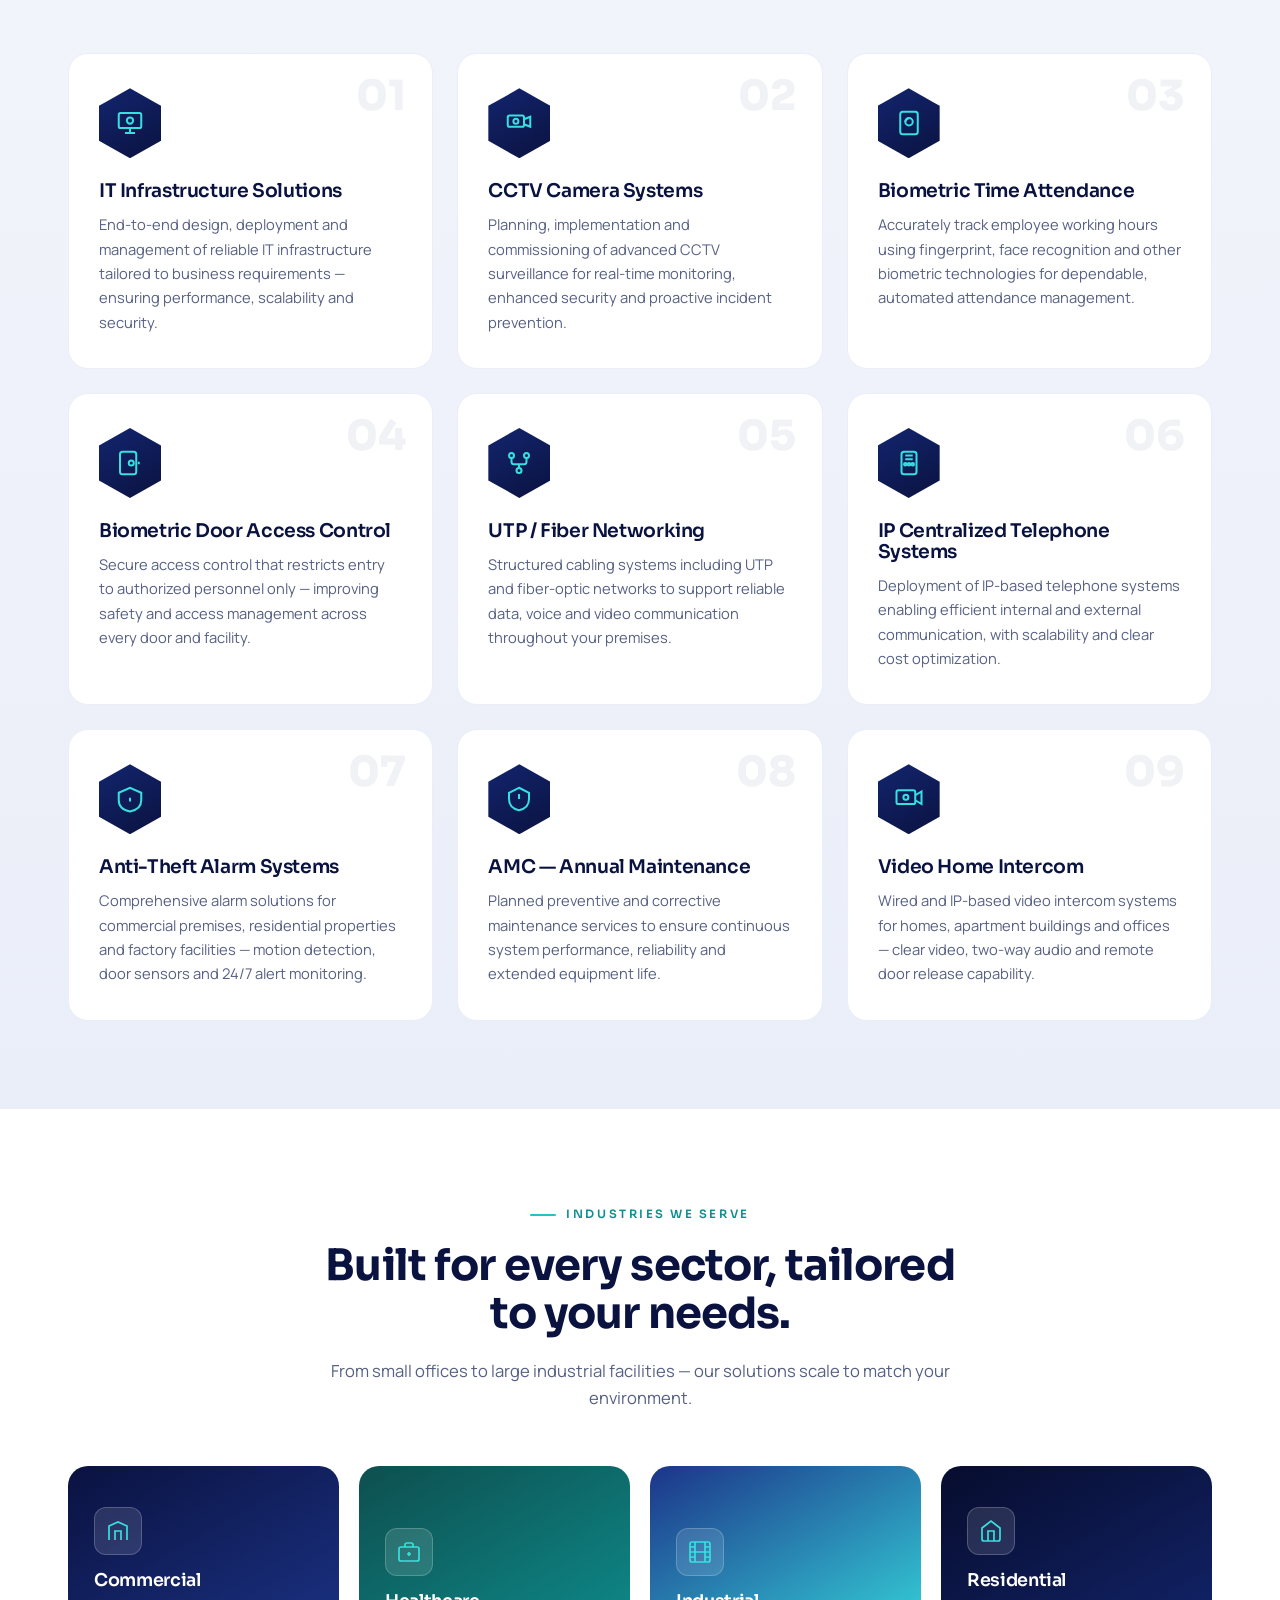
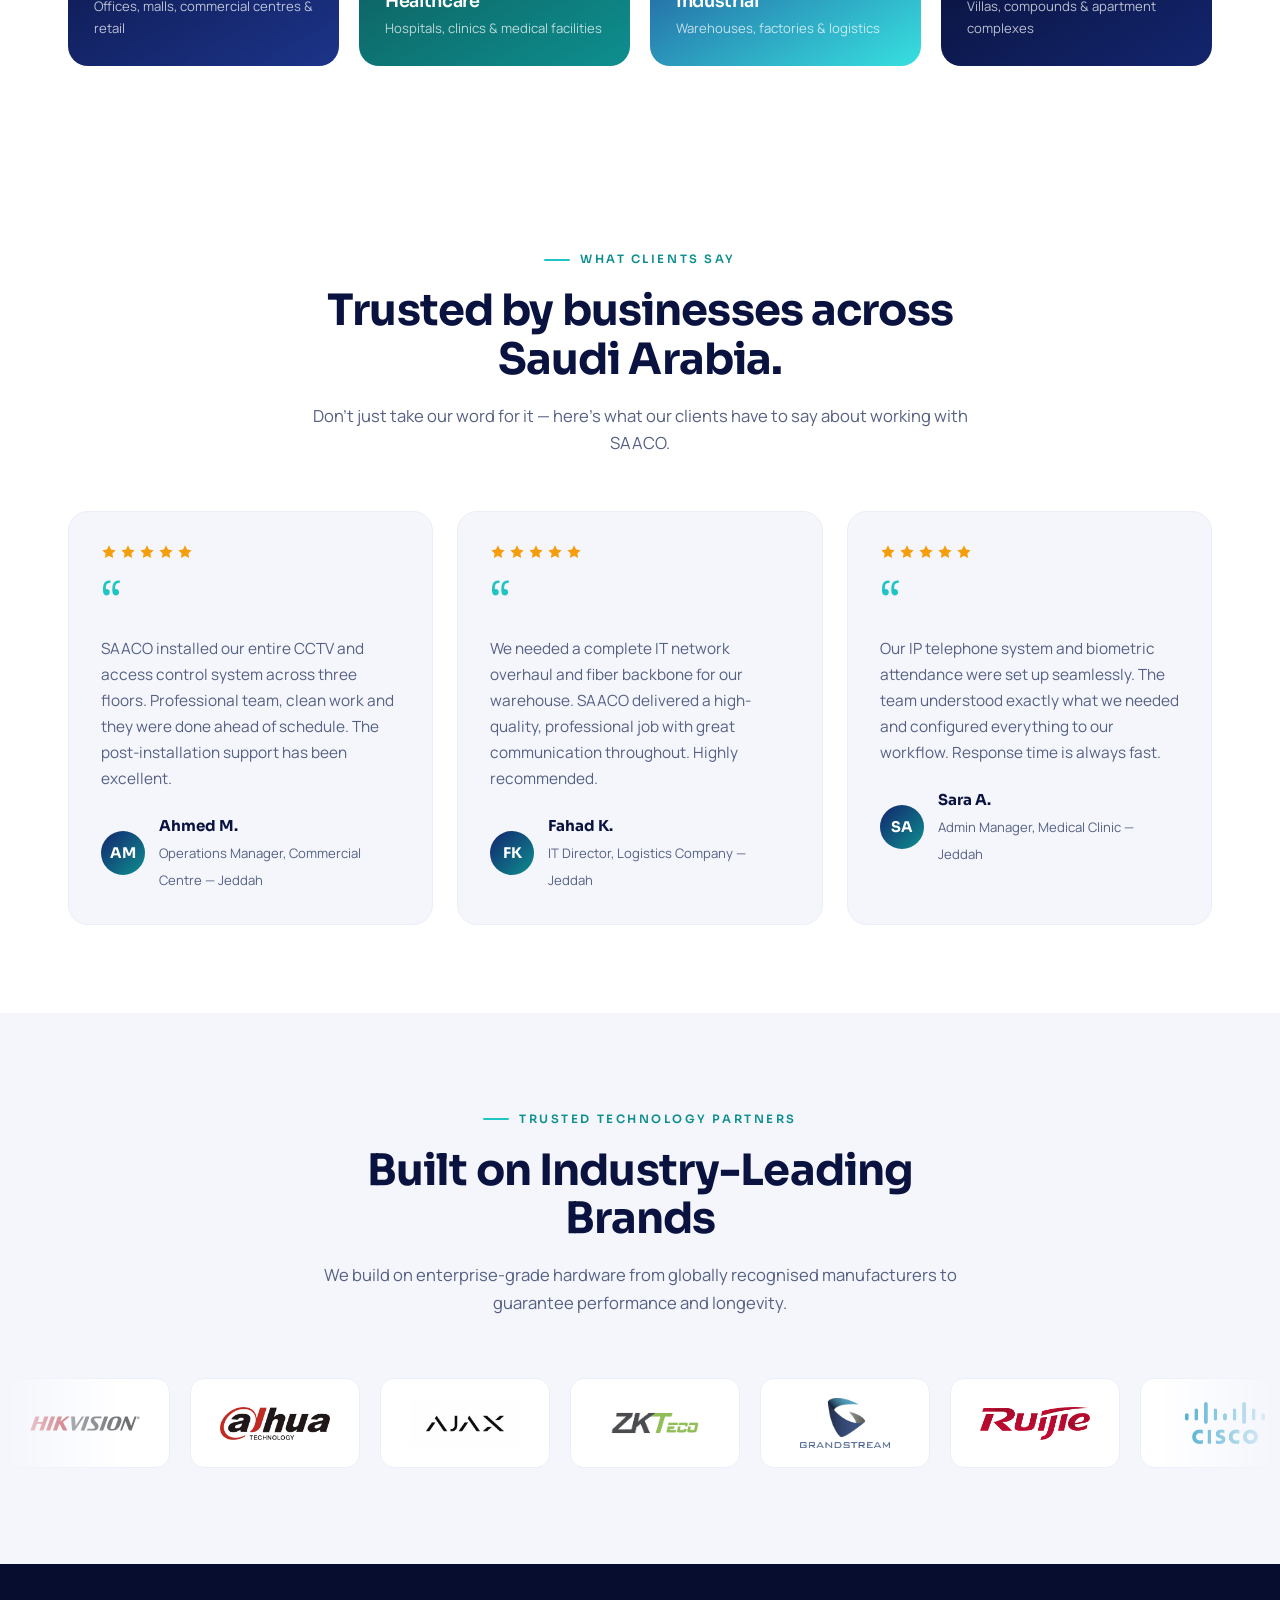
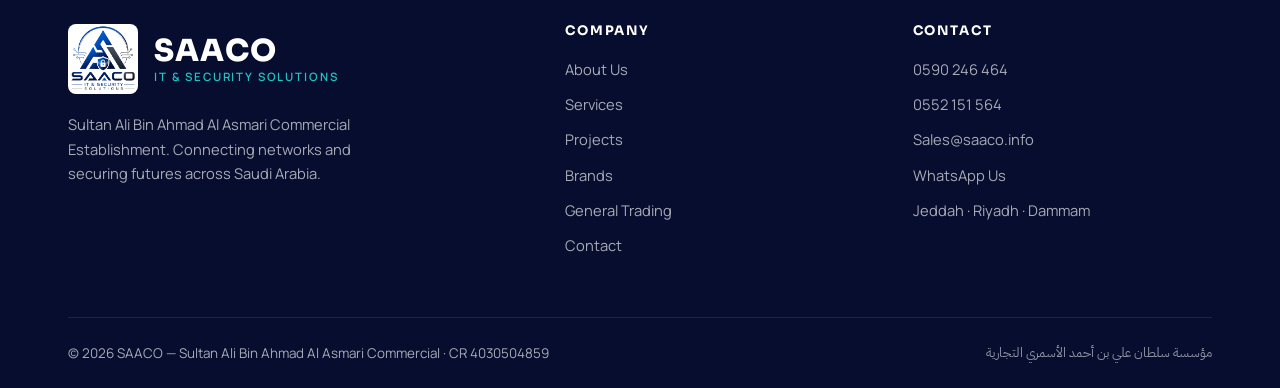
==== commit c867019c: "Merge product catalogues into the General Trading profile PDF Combine the trading profile with the e" ====
--- a/index.html
+++ b/index.html
@@ -44,8 +44,8 @@
       <a class="gate-card" href="trading.html">
         <span class="gate-ic"><svg viewBox="0 0 24 24"><path d="M3 8.5L12 4l9 4.5-9 4.5-9-4.5z"/><path d="M3 12.6l9 4.5 9-4.5"/><path d="M3 16.6l9 4.5 9-4.5"/></svg></span>
         <b>General Trading</b>
-        <span class="gate-desc">Company profile &mdash; trading, supply &amp; general contracting</span>
-        <span class="gate-go">View profile<svg viewBox="0 0 24 24"><path d="M5 12h13M13 6l6 6-6 6"/></svg></span>
+        <span class="gate-desc">Company profile &amp; product catalogue &mdash; lifting, marine safety &amp; packaging</span>
+        <span class="gate-go">View catalogue<svg viewBox="0 0 24 24"><path d="M5 12h13M13 6l6 6-6 6"/></svg></span>
       </a>
     </div>
   </div>
--- a/css/style.css
+++ b/css/style.css
@@ -440,6 +440,10 @@
 .tr-nav nav{justify-content:space-between;gap:18px;}
 .tr-nav .brand-text span{color:var(--teal-deep);}
 .tr-actions{display:flex;gap:16px;flex-wrap:wrap;margin-top:28px;}
+.tr-range{list-style:none;display:flex;flex-wrap:wrap;gap:10px;margin-top:22px;padding:0;}
+.tr-range a{display:inline-block;padding:8px 16px;border-radius:999px;border:1px solid rgba(255,255,255,.22);color:#fff;font-size:.86rem;font-weight:600;text-decoration:none;transition:border-color .2s var(--ease),background .2s var(--ease);}
+.tr-range a:hover{border-color:var(--teal);background:rgba(31,196,196,.12);}
+.pdf-pages img{scroll-margin-top:16px;}
 .tr-doc{background:var(--mist);padding:52px 0 68px;}
 .pdf-frame{width:100%;height:min(84vh,1040px);border:0;border-radius:16px;background:#fff;box-shadow:var(--shadow);}
 .pdf-pages{display:none;}
